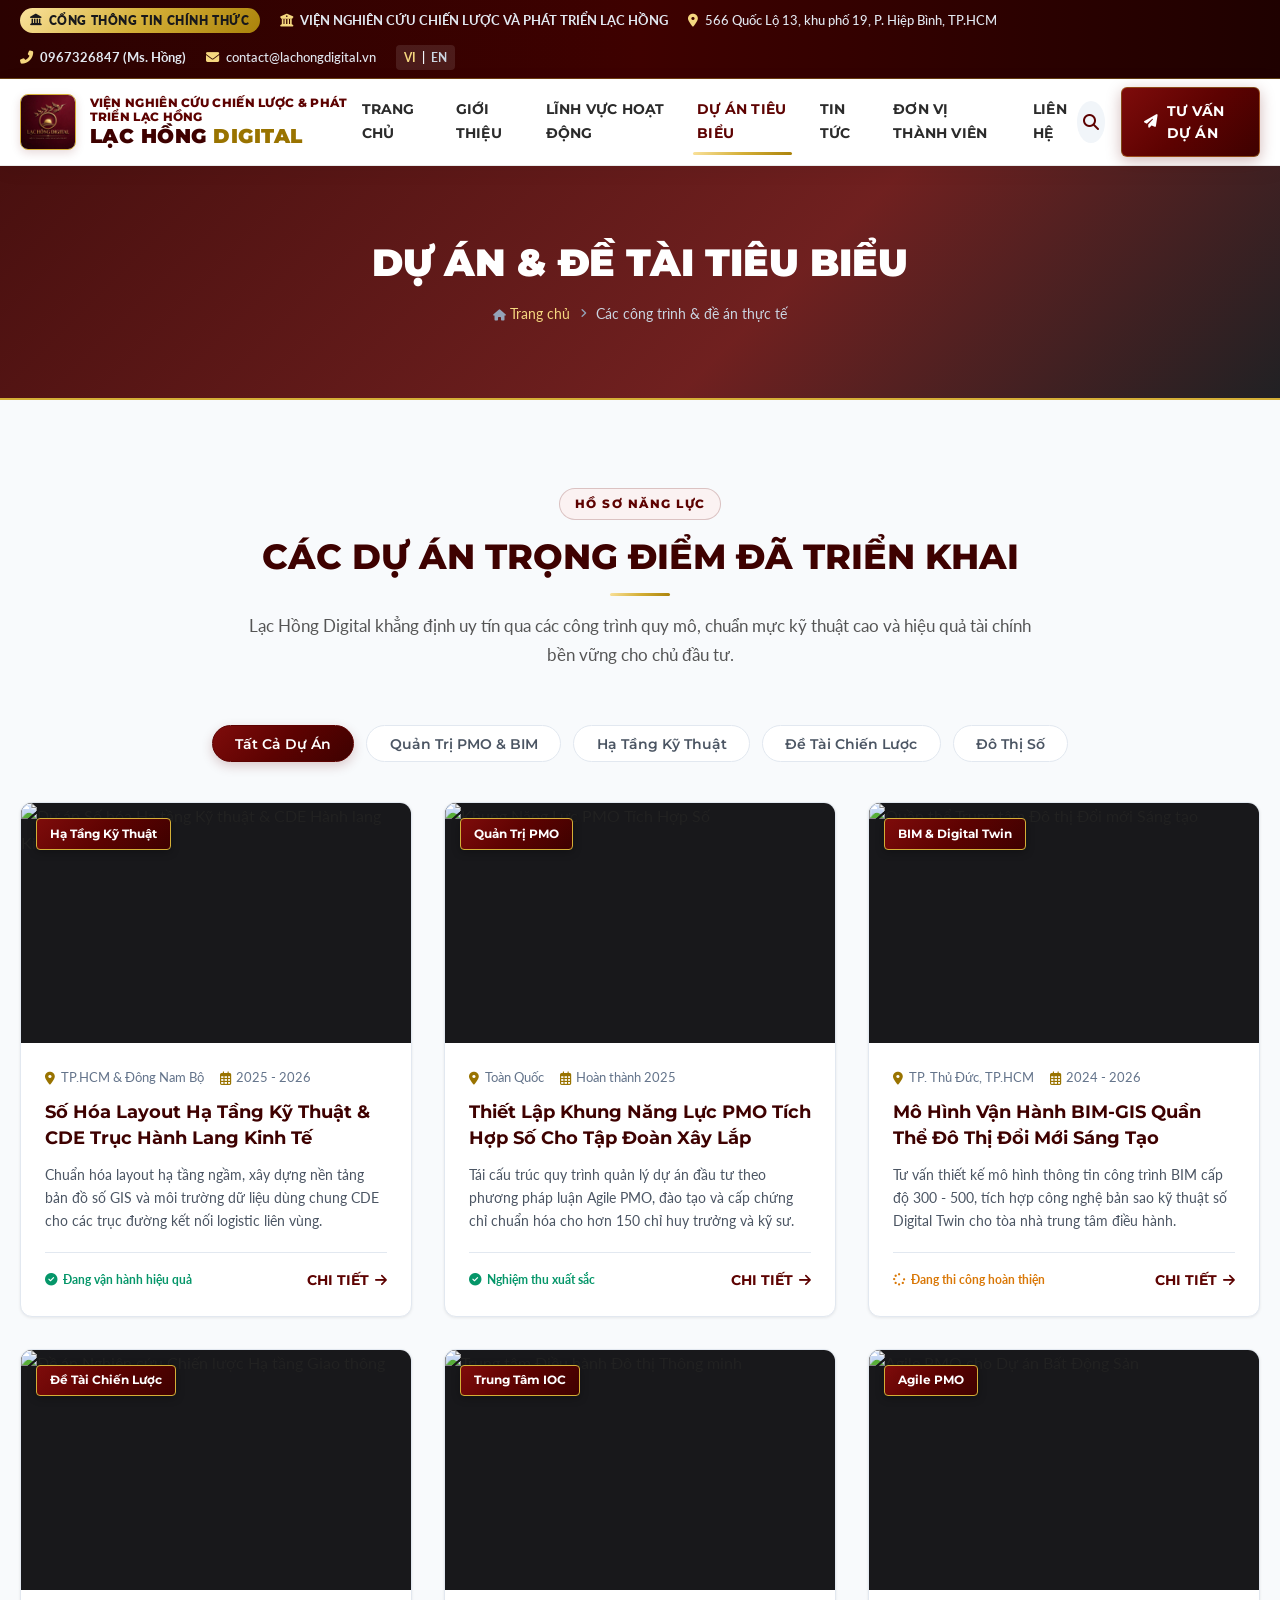
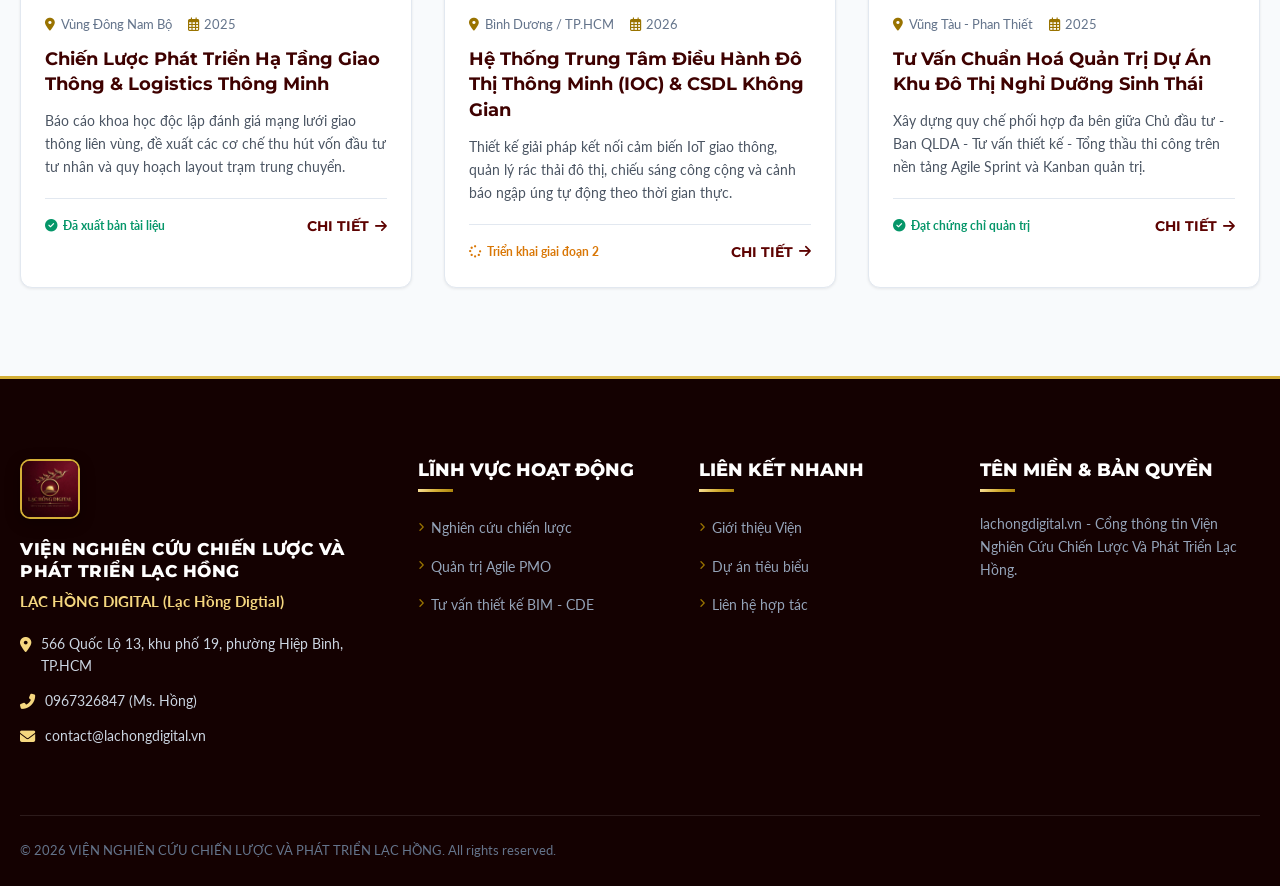
==== du-an.html @ 4c956fbe "Initial commit" ====
﻿<!DOCTYPE html>
<html lang="vi">
<head>
  <meta charset="UTF-8">
  <meta name="viewport" content="width=device-width, initial-scale=1.0">
  <title>Dự Án Tiêu Biểu | Lạc Hồng Digital - Viện Nghiên Cứu Lạc Hồng</title>
  <meta name="description" content="Danh mục các công trình hạ tầng kỹ thuật, mô hình BIM-CDE và dự án chuẩn hóa PMO do Viện Nghiên Cứu Lạc Hồng Digital thực hiện.">
    <!-- Favicon -->
  <link rel="icon" type="image/png" href="assets/images/favicon.png">
  <link rel="shortcut icon" type="image/jpeg" href="assets/images/Image_20261001_124518_618.jpeg">
  <link rel="apple-touch-icon" href="assets/images/Image_20261001_124518_618.jpeg">
  <link rel="stylesheet" href="https://cdnjs.cloudflare.com/ajax/libs/font-awesome/6.5.1/css/all.min.css">
  <link rel="stylesheet" href="css/style.css">
</head>
<body>

  <!-- Top Announcement Bar -->
  <div class="top-bar">
    <div class="container top-bar-inner">
      <div class="top-bar-left">
        <span class="top-bar-badge"><i class="fas fa-landmark"></i> Cổng thông tin chính thức</span>
        <span class="top-bar-item">
          <i class="fas fa-university"></i>
          <strong>VIỆN NGHIÊN CỨU CHIẾN LƯỢC VÀ PHÁT TRIỂN LẠC HỒNG</strong>
        </span>
        <span class="top-bar-item hidden-mobile">
          <i class="fas fa-map-marker-alt"></i>
          566 Quốc Lộ 13, khu phố 19, P. Hiệp Bình, TP.HCM
        </span>
      </div>
      <div class="top-bar-right">
        <a href="tel:0967326847" class="top-bar-item"><i class="fas fa-phone-alt"></i> <strong>0967326847 (Ms. Hồng)</strong></a>
        <a href="mailto:contact@lachongdigital.vn" class="top-bar-item hidden-mobile"><i class="fas fa-envelope"></i> contact@lachongdigital.vn</a>
        <div class="lang-switch"><a href="#" class="active">VI</a><span>|</span><a href="#">EN</a></div>
      </div>
    </div>
  </div>

  <!-- Header -->
  <header class="site-header">
    <div class="container header-inner">
      <a href="index.html" class="site-brand" title="Lạc Hồng Digital">
        <img src="assets/images/[Logo]LacHongDigital_4_ver7.2.jpeg" alt="Lạc Hồng Digital Logo">
        <div class="brand-text">
          <span class="brand-institute">VIỆN NGHIÊN CỨU CHIẾN LƯỢC &amp; PHÁT TRIỂN LẠC HỒNG</span>
          <span class="brand-company">LẠC HỒNG <span>DIGITAL</span></span>
        </div>
      </a>
      <nav>
        <ul class="nav-menu" id="navMenu">
          <li class="nav-item"><a href="index.html" class="nav-link">Trang chủ</a></li>
          <li class="nav-item"><a href="gioi-thieu.html" class="nav-link">Giới thiệu</a></li>
          <li class="nav-item"><a href="linh-vuc.html" class="nav-link">Lĩnh vực hoạt động</a></li>
          <li class="nav-item"><a href="du-an.html" class="nav-link active">Dự án tiêu biểu</a></li>
          <li class="nav-item"><a href="tin-tuc.html" class="nav-link">Tin tức</a></li>
          <li class="nav-item"><a href="index.html#don-vi-thanh-vien" class="nav-link">Đơn vị thành viên</a></li>
          <li class="nav-item"><a href="lien-he.html" class="nav-link">Liên hệ</a></li>
        </ul>
      </nav>
      <div class="header-actions">
        <button class="btn-search" id="searchBtn"><i class="fas fa-search"></i></button>
        <a href="lien-he.html" class="btn-primary-gradient desktop-only"><i class="fas fa-paper-plane"></i> Tư Vấn Dự Án</a>
        <button class="mobile-toggle" id="mobileToggle"><i class="fas fa-bars"></i></button>
      </div>
    </div>
  </header>

  <!-- Page Banner -->
  <div class="page-banner">
    <div class="container page-banner-content">
      <h1 class="page-banner-title">Dự Án &amp; Đề Tài Tiêu Biểu</h1>
      <div class="page-breadcrumb">
        <a href="index.html"><i class="fas fa-home"></i> Trang chủ</a>
        <i class="fas fa-angle-right"></i>
        <span>Các công trình &amp; đề án thực tế</span>
      </div>
    </div>
  </div>

  <!-- Projects Detailed Section -->
  <section class="section">
    <div class="container">
      <div class="section-header">
        <span class="section-badge">Hồ Sơ Năng Lực</span>
        <h2 class="section-title">Các Dự Án Trọng Điểm Đã Triển Khai</h2>
        <p class="section-desc">
          Lạc Hồng Digital khẳng định uy tín qua các công trình quy mô, chuẩn mực kỹ thuật cao và hiệu quả tài chính bền vững cho chủ đầu tư.
        </p>
      </div>

      <!-- Filter Bar -->
      <div class="projects-filter-bar">
        <button class="filter-btn active" data-filter="all">Tất Cả Dự Án</button>
        <button class="filter-btn" data-filter="pmo">Quản Trị PMO &amp; BIM</button>
        <button class="filter-btn" data-filter="infrastructure">Hạ Tầng Kỹ Thuật</button>
        <button class="filter-btn" data-filter="strategy">Đề Tài Chiến Lược</button>
        <button class="filter-btn" data-filter="smartcity">Đô Thị Số</button>
      </div>

      <!-- Projects Grid -->
      <div class="projects-grid">
        <!-- Project 1 -->
        <div class="project-card" data-category="infrastructure smartcity">
          <div class="project-thumb">
            <img src="https://images.unsplash.com/photo-1545324418-cc1a3fa10c00?q=80&w=800&auto=format&fit=crop" alt="Dự án Số hóa Hạ tầng Kỹ thuật & CDE Hành lang Kinh tế Phía Nam">
            <span class="project-badge">Hạ Tầng Kỹ Thuật</span>
          </div>
          <div class="project-body">
            <div class="project-meta">
              <span><i class="fas fa-map-marker-alt"></i> TP.HCM &amp; Đông Nam Bộ</span>
              <span><i class="far fa-calendar-alt"></i> 2025 - 2026</span>
            </div>
            <h3 class="project-title">Số Hóa Layout Hạ Tầng Kỹ Thuật &amp; CDE Trục Hành Lang Kinh Tế</h3>
            <p class="project-desc">
              Chuẩn hóa layout hạ tầng ngầm, xây dựng nền tảng bản đồ số GIS và môi trường dữ liệu dùng chung CDE cho các trục đường kết nối logistic liên vùng.
            </p>
            <div class="project-footer">
              <span class="project-status"><i class="fas fa-check-circle"></i> Đang vận hành hiệu quả</span>
              <a href="#" class="service-link btn-view-project" 
                 data-title="Số Hóa Layout Hạ Tầng Kỹ Thuật & CDE Trục Hành Lang Kinh Tế" 
                 data-client="Ban Quản lý Dự án Liên Vùng & Tập đoàn Xây dựng"
                 data-scope="Quy mô 120km hạ tầng kỹ thuật số, tích hợp GIS và CDE chuẩn ISO 19650"
                 data-desc="Dự án giải quyết triệt để xung đột giữa mạng lưới cấp thoát nước, điện ngầm và cáp quang ngầm, giúp tiết kiệm 18% chi phí điều chỉnh thiết kế.">
                Chi tiết <i class="fas fa-arrow-right"></i>
              </a>
            </div>
          </div>
        </div>

        <!-- Project 2 -->
        <div class="project-card" data-category="pmo">
          <div class="project-thumb">
            <img src="https://images.unsplash.com/photo-1486406146926-c627a92ad1ab?q=80&w=800&auto=format&fit=crop" alt="Khung Năng Lực PMO Tích Hợp Số">
            <span class="project-badge">Quản Trị PMO</span>
          </div>
          <div class="project-body">
            <div class="project-meta">
              <span><i class="fas fa-map-marker-alt"></i> Toàn Quốc</span>
              <span><i class="far fa-calendar-alt"></i> Hoàn thành 2025</span>
            </div>
            <h3 class="project-title">Thiết Lập Khung Năng Lực PMO Tích Hợp Số Cho Tập Đoàn Xây Lắp</h3>
            <p class="project-desc">
              Tái cấu trúc quy trình quản lý dự án đầu tư theo phương pháp luận Agile PMO, đào tạo và cấp chứng chỉ chuẩn hóa cho hơn 150 chỉ huy trưởng và kỹ sư.
            </p>
            <div class="project-footer">
              <span class="project-status"><i class="fas fa-check-circle"></i> Nghiệm thu xuất sắc</span>
              <a href="#" class="service-link btn-view-project"
                 data-title="Thiết Lập Khung Năng Lực PMO Tích Hợp Số Cho Tập Đoàn Xây Lắp"
                 data-client="Tập đoàn Đầu tư & Xây lắp Hàng Đầu Việt Nam"
                 data-scope="Chuẩn hóa 24 quy trình PMO, triển khai hệ thống quản trị thời gian thực"
                 data-desc="Rút ngắn thời gian phê duyệt hồ sơ khối lượng và hồ sơ chất lượng thi công từ 14 ngày xuống còn 3 ngày làm việc thông qua nền tảng số.">
                Chi tiết <i class="fas fa-arrow-right"></i>
              </a>
            </div>
          </div>
        </div>

        <!-- Project 3 -->
        <div class="project-card" data-category="pmo smartcity">
          <div class="project-thumb">
            <img src="https://images.unsplash.com/photo-1577495508048-b635879837f1?q=80&w=800&auto=format&fit=crop" alt="Quần thể Trung tâm Đô thị Đổi mới Sáng tạo">
            <span class="project-badge">BIM &amp; Digital Twin</span>
          </div>
          <div class="project-body">
            <div class="project-meta">
              <span><i class="fas fa-map-marker-alt"></i> TP. Thủ Đức, TP.HCM</span>
              <span><i class="far fa-calendar-alt"></i> 2024 - 2026</span>
            </div>
            <h3 class="project-title">Mô Hình Vận Hành BIM-GIS Quần Thể Đô Thị Đổi Mới Sáng Tạo</h3>
            <p class="project-desc">
              Tư vấn thiết kế mô hình thông tin công trình BIM cấp độ 300 - 500, tích hợp công nghệ bản sao kỹ thuật số Digital Twin cho tòa nhà trung tâm điều hành.
            </p>
            <div class="project-footer">
              <span class="project-status in-progress"><i class="fas fa-spinner fa-spin"></i> Đang thi công hoàn thiện</span>
              <a href="#" class="service-link btn-view-project"
                 data-title="Mô Hình Vận Hành BIM-GIS Quần Thể Đô Thị Đổi Mới Sáng Tạo"
                 data-client="Liên doanh Bất động sản Công nghệ Cao"
                 data-scope="Diện tích sàn 85.000m2, tích hợp hệ thống quản lý năng lượng thông minh BMS"
                 data-desc="Ứng dụng giải pháp tự động hóa trích xuất khối lượng dự toán BOQ chính xác 99.2%, giúp chủ đầu tư kiểm soát chặt chẽ chi phí thực tế.">
                Chi tiết <i class="fas fa-arrow-right"></i>
              </a>
            </div>
          </div>
        </div>

        <!-- Project 4 -->
        <div class="project-card" data-category="strategy">
          <div class="project-thumb">
            <img src="https://images.unsplash.com/photo-1451187580459-43490279c0fa?q=80&w=800&auto=format&fit=crop" alt="Đề án Nghiên cứu Chiến lược Hạ tầng Giao thông">
            <span class="project-badge">Đề Tài Chiến Lược</span>
          </div>
          <div class="project-body">
            <div class="project-meta">
              <span><i class="fas fa-map-marker-alt"></i> Vùng Đông Nam Bộ</span>
              <span><i class="far fa-calendar-alt"></i> 2025</span>
            </div>
            <h3 class="project-title">Chiến Lược Phát Triển Hạ Tầng Giao Thông &amp; Logistics Thông Minh</h3>
            <p class="project-desc">
              Báo cáo khoa học độc lập đánh giá mạng lưới giao thông liên vùng, đề xuất các cơ chế thu hút vốn đầu tư tư nhân và quy hoạch layout trạm trung chuyển.
            </p>
            <div class="project-footer">
              <span class="project-status"><i class="fas fa-check-circle"></i> Đã xuất bản tài liệu</span>
              <a href="#" class="service-link btn-view-project"
                 data-title="Chiến Lược Phát Triển Hạ Tầng Giao Thông & Logistics Thông Minh"
                 data-client="Hội Đồng Khoa Học Viện Nghiên Cứu Lạc Hồng"
                 data-scope="Khảo sát trên 6 tỉnh thành kinh tế trọng điểm phía Nam"
                 data-desc="Đề tài cung cấp cơ sở dữ liệu định lượng cho việc hoạch định mạng lưới cao tốc và cảng biển nước sâu đến năm 2035.">
                Chi tiết <i class="fas fa-arrow-right"></i>
              </a>
            </div>
          </div>
        </div>

        <!-- Project 5 -->
        <div class="project-card" data-category="smartcity infrastructure">
          <div class="project-thumb">
            <img src="https://images.unsplash.com/photo-1519389950473-47ba0277781c?q=80&w=800&auto=format&fit=crop" alt="Trung tâm Điều hành Đô thị Thông minh">
            <span class="project-badge">Trung Tâm IOC</span>
          </div>
          <div class="project-body">
            <div class="project-meta">
              <span><i class="fas fa-map-marker-alt"></i> Bình Dương / TP.HCM</span>
              <span><i class="far fa-calendar-alt"></i> 2026</span>
            </div>
            <h3 class="project-title">Hệ Thống Trung Tâm Điều Hành Đô Thị Thông Minh (IOC) &amp; CSDL Không Gian</h3>
            <p class="project-desc">
              Thiết kế giải pháp kết nối cảm biến IoT giao thông, quản lý rác thải đô thị, chiếu sáng công cộng và cảnh báo ngập úng tự động theo thời gian thực.
            </p>
            <div class="project-footer">
              <span class="project-status in-progress"><i class="fas fa-spinner fa-spin"></i> Triển khai giai đoạn 2</span>
              <a href="#" class="service-link btn-view-project"
                 data-title="Hệ Thống Trung Tâm Điều Hành Đô Thị Thông Minh (IOC) & CSDL Không Gian"
                 data-client="UBND Đô Thị Kiểu Mẫu & Đối Tác Công Nghệ"
                 data-scope="Tích hợp 1.200 điểm cảm biến IoT và hệ thống giám sát camera AI"
                 data-desc="Cung cấp bảng điều hành tổng thể trực quan giúp lãnh đạo thành phố phản ứng nhanh với sự cố môi trường và ùn tắc giao thông trong 5 phút.">
                Chi tiết <i class="fas fa-arrow-right"></i>
              </a>
            </div>
          </div>
        </div>

        <!-- Project 6 -->
        <div class="project-card" data-category="pmo strategy">
          <div class="project-thumb">
            <img src="https://images.unsplash.com/photo-1497366216548-37526070297c?q=80&w=800&auto=format&fit=crop" alt="Agile PMO cho Dự án Bất Động Sản">
            <span class="project-badge">Agile PMO</span>
          </div>
          <div class="project-body">
            <div class="project-meta">
              <span><i class="fas fa-map-marker-alt"></i> Vũng Tàu - Phan Thiết</span>
              <span><i class="far fa-calendar-alt"></i> 2025</span>
            </div>
            <h3 class="project-title">Tư Vấn Chuẩn Hoá Quản Trị Dự Án Khu Đô Thị Nghỉ Dưỡng Sinh Thái</h3>
            <p class="project-desc">
              Xây dựng quy chế phối hợp đa bên giữa Chủ đầu tư - Ban QLDA - Tư vấn thiết kế - Tổng thầu thi công trên nền tảng Agile Sprint và Kanban quản trị.
            </p>
            <div class="project-footer">
              <span class="project-status"><i class="fas fa-check-circle"></i> Đạt chứng chỉ quản trị</span>
              <a href="#" class="service-link btn-view-project"
                 data-title="Tư Vấn Chuẩn Hoá Quản Trị Dự Án Khu Đô Thị Nghỉ Dưỡng Sinh Thái"
                 data-client="Tập đoàn Phát triển Du lịch & Bất động sản Nghỉ dưỡng"
                 data-scope="Dự án quy mô 180ha, tổng mức đầu tư trên 8.000 tỷ đồng"
                 data-desc="Giảm thiểu các chỉ thị thay đổi ngoài công trường (Variation Orders) tới 35% nhờ mô hình số hóa phối hợp đa bộ môn từ trước khi khởi công.">
                Chi tiết <i class="fas fa-arrow-right"></i>
              </a>
            </div>
          </div>
        </div>
      </div>
    </div>
  </section>

  <!-- Project Detail Modal -->
  <div class="modal-overlay" id="projectDetailModal">
    <div class="modal-search-box" style="max-width: 750px;">
      <button class="modal-close" id="projectModalClose"><i class="fas fa-times"></i></button>
      <span class="hero-badge" style="background: var(--primary-subtle); color: var(--primary); border-color: var(--primary);">
        Hồ Sơ Dự Án Thực Chiến
      </span>
      <h3 id="projectModalTitle" style="font-size: 1.5rem; color: var(--primary-dark); margin-top: 0.75rem; margin-bottom: 1rem; line-height: 1.35;">
        Tên Dự Án
      </h3>
      <div style="background: #f8fafc; border-radius: 8px; padding: 1.25rem; margin-bottom: 1.25rem; border: 1px solid #e2e8f0;">
        <p style="margin-bottom: 0.5rem; font-size: 0.92rem;"><strong>Đối tác / Chủ đầu tư:</strong> <span id="projectModalClient" style="color: var(--primary);"></span></p>
        <p style="margin-bottom: 0.5rem; font-size: 0.92rem;"><strong>Quy mô triển khai:</strong> <span id="projectModalScope" style="color: #334155;"></span></p>
      </div>
      <p id="projectModalDesc" style="color: #4b5563; line-height: 1.7; font-size: 0.98rem; margin-bottom: 1.5rem;"></p>
      <div style="display: flex; gap: 1rem; justify-content: flex-end;">
        <a href="lien-he.html" class="btn-primary-gradient">
          <i class="fas fa-envelope"></i> Liên Hệ Hợp Tác Tương Tự
        </a>
      </div>
    </div>
  </div>

  <!-- Search Modal -->
  <div class="modal-overlay" id="searchModal">
    <div class="modal-search-box">
      <button class="modal-close" id="modalClose"><i class="fas fa-times"></i></button>
      <h3 style="font-size: 1.3rem; color: var(--primary); margin-bottom: 0.5rem; text-transform: uppercase;">
        <i class="fas fa-search"></i> Tìm kiếm trên Lạc Hồng Digital
      </h3>
      <div class="search-input-group">
        <input type="text" placeholder="Nhập tên dự án, chuyên đề..." autofocus>
        <button class="btn-primary-gradient">Tìm kiếm</button>
      </div>
    </div>
  </div>

  <!-- Footer -->
  <footer class="site-footer">
    <div class="container">
      <div class="footer-top">
        <div class="footer-brand">
          <img src="assets/images/[Logo]LacHongDigital_4_ver7.2.jpeg" alt="Lạc Hồng Digital Logo" class="footer-brand-img">
          <h4>VIỆN NGHIÊN CỨU CHIẾN LƯỢC VÀ PHÁT TRIỂN LẠC HỒNG</h4>
          <div class="company-sub">LẠC HỒNG DIGITAL (Lạc Hồng Digtial)</div>
          <ul class="footer-contact-list">
            <li><i class="fas fa-map-marker-alt"></i> <span>566 Quốc Lộ 13, khu phố 19, phường Hiệp Bình, TP.HCM</span></li>
            <li><i class="fas fa-phone-alt"></i> <span>0967326847 (Ms. Hồng)</span></li>
            <li><i class="fas fa-envelope"></i> <span>contact@lachongdigital.vn</span></li>
          </ul>
        </div>
        <div>
          <h4 class="footer-heading">Lĩnh Vực Hoạt Động</h4>
          <ul class="footer-links">
            <li><a href="linh-vuc.html"><i class="fas fa-angle-right"></i> Nghiên cứu chiến lược</a></li>
            <li><a href="linh-vuc.html"><i class="fas fa-angle-right"></i> Quản trị Agile PMO</a></li>
            <li><a href="linh-vuc.html"><i class="fas fa-angle-right"></i> Tư vấn thiết kế BIM - CDE</a></li>
          </ul>
        </div>
        <div>
          <h4 class="footer-heading">Liên Kết Nhanh</h4>
          <ul class="footer-links">
            <li><a href="gioi-thieu.html"><i class="fas fa-angle-right"></i> Giới thiệu Viện</a></li>
            <li><a href="du-an.html"><i class="fas fa-angle-right"></i> Dự án tiêu biểu</a></li>
            <li><a href="lien-he.html"><i class="fas fa-angle-right"></i> Liên hệ hợp tác</a></li>
          </ul>
        </div>
        <div class="footer-newsletter">
          <h4 class="footer-heading">Tên Miền &amp; Bản Quyền</h4>
          <p>lachongdigital.vn - Cổng thông tin Viện Nghiên Cứu Chiến Lược Và Phát Triển Lạc Hồng.</p>
        </div>
      </div>
      <div class="footer-bottom">
        <div>© 2026 VIỆN NGHIÊN CỨU CHIẾN LƯỢC VÀ PHÁT TRIỂN LẠC HỒNG. All rights reserved.</div>
      </div>
    </div>
  </footer>

  <script src="js/main.js"></script>
</body>
</html>
---- css/style.css ----
/* ==========================================================================
   LẠC HỒNG DIGITAL - VIỆN NGHIÊN CỨU CHIẾN LƯỢC VÀ PHÁT TRIỂN LẠC HỒNG
   Main Stylesheet
   Theme: Imperial Deep Red (#5d0201), Warm Gold (#d4af37), Sleek Dark (#18181b), Pearl White (#f8fafc)
   Inspiration: CC1 Corporate Structure + Kiến Lạc Color Palette & Visual Elegance
   ========================================================================== */

@import url('https://fonts.googleapis.com/css2?family=Lato:ital,wght@0,300;0,400;0,700;0,900;1,300;1,400;1,700&family=Montserrat:wght@400;500;600;700;800;900&family=Roboto:ital,wght@0,300;0,400;0,500;0,700;1,400&display=swap');

:root {
  --primary: #5d0201;
  --primary-light: #7e0c0b;
  --primary-dark: #3e0100;
  --primary-subtle: #fbf2f2;
  --gold: #d4af37;
  --gold-light: #f5d77f;
  --gold-dark: #997300;
  --dark: #18181b;
  --dark-surface: #27272a;
  --dark-elevated: #222226;
  --text-main: #212121;
  --text-muted: #555555;
  --text-light: #94a3b8;
  --bg-light: #f8fafc;
  --bg-white: #ffffff;
  --border-color: #e2e8f0;
  --transition: all 0.3s cubic-bezier(0.4, 0, 0.2, 1);
  --shadow-sm: 0 1px 3px rgba(0, 0, 0, 0.08);
  --shadow-md: 0 4px 16px rgba(93, 2, 1, 0.08);
  --shadow-lg: 0 10px 30px rgba(93, 2, 1, 0.15);
  --shadow-xl: 0 20px 45px rgba(0, 0, 0, 0.2);
  --gold-gradient: linear-gradient(135deg, #fae29c 0%, #d4af37 50%, #aa820a 100%);
  --red-gradient: linear-gradient(135deg, #7e0c0b 0%, #5d0201 50%, #3e0100 100%);
  --hero-gradient: linear-gradient(135deg, rgba(62, 1, 0, 0.94) 0%, rgba(93, 2, 1, 0.88) 60%, rgba(24, 24, 27, 0.96) 100%);
}

* {
  margin: 0;
  padding: 0;
  box-sizing: border-box;
}

html {
  scroll-behavior: smooth;
  font-family: 'Lato', 'Roboto', -apple-system, BlinkMacSystemFont, 'Segoe UI', sans-serif;
  color: var(--text-main);
  background-color: var(--bg-light);
}

body {
  line-height: 1.65;
  overflow-x: hidden;
  background-color: var(--bg-light);
}

h1, h2, h3, h4, h5, h6 {
  font-family: 'Montserrat', 'Lato', sans-serif;
  font-weight: 700;
  line-height: 1.3;
  color: var(--text-main);
}

a {
  color: inherit;
  text-decoration: none;
  transition: var(--transition);
}

ul {
  list-style: none;
}

img {
  max-width: 100%;
  height: auto;
  display: block;
}

/* Container */
.container {
  width: 100%;
  max-width: 1320px;
  margin-left: auto;
  margin-right: auto;
  padding-left: 1.25rem;
  padding-right: 1.25rem;
}

/* ==========================================================================
   TOP BAR (Phong cách KienLac & CC1)
   ========================================================================== */
.top-bar {
  background: linear-gradient(90deg, #2b0201 0%, #3e0100 50%, #1f0100 100%);
  color: #f1f5f9;
  font-size: 0.825rem;
  padding: 0.5rem 0;
  border-bottom: 1px solid rgba(212, 175, 55, 0.35);
}

.top-bar-inner {
  display: flex;
  justify-content: space-between;
  align-items: center;
  flex-wrap: wrap;
  gap: 0.75rem;
}

.top-bar-left, .top-bar-right {
  display: flex;
  align-items: center;
  gap: 1.25rem;
  flex-wrap: wrap;
}

.top-bar-badge {
  background: var(--gold-gradient);
  color: #18181b;
  font-weight: 800;
  padding: 0.2rem 0.65rem;
  border-radius: 9999px;
  font-size: 0.72rem;
  text-transform: uppercase;
  letter-spacing: 0.6px;
  display: inline-flex;
  align-items: center;
  gap: 0.35rem;
}

.top-bar-item {
  display: inline-flex;
  align-items: center;
  gap: 0.45rem;
  color: #e2e8f0;
  font-weight: 500;
}

.top-bar-item i {
  color: var(--gold-light);
}

.top-bar-item a:hover {
  color: var(--gold-light);
}

.lang-switch {
  display: inline-flex;
  align-items: center;
  gap: 0.35rem;
  background: rgba(255, 255, 255, 0.1);
  padding: 0.15rem 0.5rem;
  border-radius: 4px;
  font-size: 0.75rem;
  font-weight: 700;
}

.lang-switch a {
  color: #cbd5e1;
}

.lang-switch a.active {
  color: var(--gold-light);
}

/* ==========================================================================
   SITE HEADER & NAVIGATION
   ========================================================================== */
.site-header {
  position: sticky;
  top: 0;
  z-index: 1000;
  background: rgba(255, 255, 255, 0.98);
  backdrop-filter: blur(14px);
  -webkit-backdrop-filter: blur(14px);
  border-bottom: 1px solid rgba(0, 0, 0, 0.08);
  box-shadow: 0 4px 20px rgba(0, 0, 0, 0.05);
  transition: var(--transition);
}

.site-header.scrolled {
  box-shadow: 0 8px 25px rgba(93, 2, 1, 0.12);
  background: #ffffff;
}

.header-inner {
  display: flex;
  justify-content: space-between;
  align-items: center;
  height: 86px;
}

.site-brand {
  display: flex;
  align-items: center;
  gap: 0.85rem;
}

.site-brand img {
  height: 56px;
  width: 56px;
  object-fit: cover;
  border-radius: 8px;
  border: 1.5px solid var(--gold);
  box-shadow: 0 3px 10px rgba(93, 2, 1, 0.15);
  transition: var(--transition);
}

.site-brand:hover img {
  transform: scale(1.05);
  box-shadow: 0 5px 15px rgba(212, 175, 55, 0.3);
}

.brand-text {
  display: flex;
  flex-direction: column;
}

.brand-institute {
  font-family: 'Montserrat', sans-serif;
  font-size: 0.72rem;
  font-weight: 800;
  color: var(--primary);
  text-transform: uppercase;
  letter-spacing: 0.3px;
  line-height: 1.25;
}

.brand-company {
  font-family: 'Montserrat', sans-serif;
  font-size: 1.25rem;
  font-weight: 900;
  color: var(--primary-dark);
  letter-spacing: 0.5px;
  line-height: 1.2;
}

.brand-company span {
  color: var(--gold-dark);
}

.footer-brand-img {
  height: 72px;
  width: 72px;
  object-fit: cover;
  border-radius: 10px;
  border: 2px solid var(--gold);
  box-shadow: 0 4px 15px rgba(0, 0, 0, 0.3);
  margin-bottom: 1.25rem;
}

/* Main Navigation Menu */
.nav-menu {
  display: flex;
  align-items: center;
  gap: 1.5rem;
}

.nav-item {
  position: relative;
}

.nav-link {
  font-family: 'Montserrat', sans-serif;
  font-weight: 700;
  font-size: 0.9rem;
  color: #2b2b2b;
  padding: 1.75rem 0.25rem;
  display: inline-flex;
  align-items: center;
  gap: 0.35rem;
  position: relative;
  text-transform: uppercase;
  letter-spacing: 0.2px;
}

.nav-link i.fa-chevron-down {
  font-size: 0.65rem;
  transition: transform 0.2s ease;
  color: var(--gold-dark);
}

.nav-link:hover,
.nav-link.active {
  color: var(--primary);
}

.nav-link::after {
  content: '';
  position: absolute;
  bottom: 1.2rem;
  left: 0;
  width: 0;
  height: 3px;
  background: var(--gold-gradient);
  transition: width 0.3s ease;
  border-radius: 2px;
}

.nav-link:hover::after,
.nav-link.active::after {
  width: 100%;
}

.nav-item:hover > .nav-link i.fa-chevron-down {
  transform: rotate(180deg);
}

/* Dropdown Menu */
.dropdown-menu {
  position: absolute;
  top: 100%;
  left: 0;
  width: 260px;
  background: #ffffff;
  border-radius: 8px;
  box-shadow: 0 12px 35px rgba(93, 2, 1, 0.15);
  border-top: 3.5px solid var(--primary);
  border-bottom: 1px solid var(--border-color);
  opacity: 0;
  visibility: hidden;
  transform: translateY(12px);
  transition: all 0.25s cubic-bezier(0.4, 0, 0.2, 1);
  z-index: 1050;
  padding: 0.5rem 0;
}

.nav-item:hover > .dropdown-menu {
  opacity: 1;
  visibility: visible;
  transform: translateY(0);
}

.dropdown-item {
  display: block;
  padding: 0.65rem 1.25rem;
  font-size: 0.88rem;
  font-weight: 600;
  color: #333333;
  transition: var(--transition);
  border-left: 3px solid transparent;
}

.dropdown-item:hover {
  background: var(--primary-subtle);
  color: var(--primary);
  border-left: 3px solid var(--gold);
  padding-left: 1.5rem;
}

/* Header Actions */
.header-actions {
  display: flex;
  align-items: center;
  gap: 1rem;
}

.btn-search {
  background: #f1f5f9;
  border: none;
  width: 42px;
  height: 42px;
  border-radius: 50%;
  color: var(--primary);
  font-size: 1rem;
  cursor: pointer;
  display: inline-flex;
  align-items: center;
  justify-content: center;
  transition: var(--transition);
}

.btn-search:hover {
  background: var(--primary);
  color: #ffffff;
  transform: rotate(90deg);
}

.btn-primary-gradient {
  background: var(--red-gradient);
  color: #ffffff !important;
  font-family: 'Montserrat', sans-serif;
  font-weight: 700;
  font-size: 0.85rem;
  text-transform: uppercase;
  letter-spacing: 0.5px;
  padding: 0.75rem 1.4rem;
  border-radius: 6px;
  box-shadow: 0 4px 15px rgba(93, 2, 1, 0.28);
  display: inline-flex;
  align-items: center;
  gap: 0.5rem;
  transition: var(--transition);
  border: 1px solid rgba(212, 175, 55, 0.4);
}

.btn-primary-gradient:hover {
  background: linear-gradient(135deg, #8f100f 0%, #6e0302 50%, #4a0201 100%);
  transform: translateY(-2px);
  box-shadow: 0 8px 22px rgba(93, 2, 1, 0.38);
  border-color: var(--gold-light);
}

.btn-outline-gold {
  background: transparent;
  color: var(--gold-light) !important;
  border: 1.5px solid var(--gold);
  font-family: 'Montserrat', sans-serif;
  font-weight: 700;
  font-size: 0.85rem;
  text-transform: uppercase;
  letter-spacing: 0.5px;
  padding: 0.7rem 1.3rem;
  border-radius: 6px;
  display: inline-flex;
  align-items: center;
  gap: 0.5rem;
  transition: var(--transition);
}

.btn-outline-gold:hover {
  background: var(--gold);
  color: #18181b !important;
  transform: translateY(-2px);
  box-shadow: 0 4px 15px rgba(212, 175, 55, 0.4);
}

.mobile-toggle {
  display: none;
  background: transparent;
  border: none;
  font-size: 1.6rem;
  color: var(--primary);
  cursor: pointer;
  padding: 0.5rem;
}

/* ==========================================================================
   HERO BANNER & SLIDER
   ========================================================================== */
.hero-slider-section {
  position: relative;
  background-color: var(--primary-dark);
  overflow: hidden;
  min-height: 600px;
  display: flex;
  align-items: center;
}

.hero-slide {
  position: absolute;
  top: 0;
  left: 0;
  width: 100%;
  height: 100%;
  opacity: 0;
  visibility: hidden;
  transition: opacity 0.8s ease-in-out, visibility 0.8s ease-in-out;
  display: flex;
  align-items: center;
}

.hero-slide.active {
  opacity: 1;
  visibility: visible;
  position: relative;
}

.hero-bg {
  position: absolute;
  top: 0;
  left: 0;
  width: 100%;
  height: 100%;
  background-size: cover;
  background-position: center;
  z-index: 1;
  transform: scale(1.03);
  transition: transform 6s ease-out;
}

.hero-slide.active .hero-bg {
  transform: scale(1);
}

.hero-overlay {
  position: absolute;
  top: 0;
  left: 0;
  width: 100%;
  height: 100%;
  background: var(--hero-gradient);
  z-index: 2;
}

.hero-pattern {
  position: absolute;
  top: 0;
  left: 0;
  width: 100%;
  height: 100%;
  background-image: radial-gradient(rgba(212, 175, 55, 0.15) 1px, transparent 1px);
  background-size: 28px 28px;
  z-index: 3;
}

.hero-content {
  position: relative;
  z-index: 4;
  padding: 5rem 0 6rem 0;
  color: #ffffff;
  max-width: 860px;
}

.hero-badge {
  display: inline-flex;
  align-items: center;
  gap: 0.5rem;
  background: rgba(212, 175, 55, 0.2);
  border: 1px solid var(--gold);
  color: var(--gold-light);
  padding: 0.35rem 0.9rem;
  border-radius: 9999px;
  font-family: 'Montserrat', sans-serif;
  font-size: 0.8rem;
  font-weight: 700;
  letter-spacing: 0.8px;
  text-transform: uppercase;
  margin-bottom: 1.5rem;
}

.hero-title {
  font-size: 2.8rem;
  font-weight: 900;
  color: #ffffff;
  line-height: 1.2;
  margin-bottom: 1.25rem;
  text-transform: uppercase;
  letter-spacing: 0.5px;
}

.hero-title span {
  color: var(--gold-light);
  background: var(--gold-gradient);
  -webkit-background-clip: text;
  -webkit-text-fill-color: transparent;
}

.hero-subtitle {
  font-size: 1.35rem;
  font-weight: 600;
  color: #f1f5f9;
  margin-bottom: 1rem;
  font-style: italic;
  border-left: 3px solid var(--gold);
  padding-left: 1rem;
}

.hero-desc {
  font-size: 1.05rem;
  color: #e2e8f0;
  margin-bottom: 2rem;
  line-height: 1.7;
}

.hero-actions {
  display: flex;
  align-items: center;
  gap: 1rem;
  flex-wrap: wrap;
  margin-bottom: 2.5rem;
}

/* Hero Slider Controls */
.slider-arrow {
  position: absolute;
  top: 50%;
  transform: translateY(-50%);
  width: 50px;
  height: 50px;
  border-radius: 50%;
  background: rgba(0, 0, 0, 0.4);
  border: 1px solid rgba(212, 175, 55, 0.5);
  color: #ffffff;
  display: flex;
  align-items: center;
  justify-content: center;
  font-size: 1.2rem;
  cursor: pointer;
  z-index: 10;
  transition: var(--transition);
}

.slider-arrow:hover {
  background: var(--primary);
  border-color: var(--gold);
}

.slider-arrow.prev { left: 20px; }
.slider-arrow.next { right: 20px; }

.slider-dots {
  position: absolute;
  bottom: 20px;
  left: 50%;
  transform: translateX(-50%);
  display: flex;
  gap: 0.6rem;
  z-index: 10;
}

.slider-dot {
  width: 12px;
  height: 12px;
  border-radius: 50%;
  background: rgba(255, 255, 255, 0.4);
  border: 1px solid var(--gold);
  cursor: pointer;
  transition: var(--transition);
}

.slider-dot.active {
  background: var(--gold);
  width: 32px;
  border-radius: 12px;
}

/* Hero Bottom Key Metrics Strip (Phong cách KienLac) */
.hero-stats-strip {
  background: rgba(30, 2, 2, 0.9);
  border-top: 1px solid rgba(212, 175, 55, 0.3);
  border-bottom: 1px solid rgba(212, 175, 55, 0.3);
  position: relative;
  z-index: 5;
  box-shadow: 0 8px 24px rgba(0, 0, 0, 0.25);
}

.stats-grid {
  display: grid;
  grid-template-columns: repeat(4, 1fr);
  gap: 1.5rem;
  padding: 1.5rem 0;
}

.stat-card-top {
  display: flex;
  align-items: center;
  gap: 1rem;
  border-right: 1px solid rgba(255, 255, 255, 0.1);
  padding-right: 1rem;
}

.stat-card-top:last-child {
  border-right: none;
}

.stat-icon {
  width: 48px;
  height: 48px;
  border-radius: 8px;
  background: rgba(212, 175, 55, 0.15);
  border: 1px solid var(--gold);
  color: var(--gold-light);
  display: flex;
  align-items: center;
  justify-content: center;
  font-size: 1.4rem;
  flex-shrink: 0;
}

.stat-info .stat-number {
  font-family: 'Montserrat', sans-serif;
  font-size: 1.5rem;
  font-weight: 800;
  color: #ffffff;
  display: block;
}

.stat-info .stat-number span {
  color: var(--gold-light);
}

.stat-info .stat-label {
  font-size: 0.825rem;
  color: #cbd5e1;
  font-weight: 500;
}

/* ==========================================================================
   COMMON SECTION STYLES
   ========================================================================== */
.section {
  padding: 5.5rem 0;
  position: relative;
}

.section-muted {
  background-color: #f1f5f9;
}

.section-dark {
  background: linear-gradient(135deg, #18181b 0%, #250404 100%);
  color: #ffffff;
}

.section-header {
  text-align: center;
  max-width: 800px;
  margin: 0 auto 3.5rem auto;
}

.section-badge {
  display: inline-block;
  font-family: 'Montserrat', sans-serif;
  font-weight: 800;
  font-size: 0.78rem;
  color: var(--primary);
  text-transform: uppercase;
  letter-spacing: 1.5px;
  padding: 0.3rem 0.9rem;
  background: var(--primary-subtle);
  border: 1px solid rgba(93, 2, 1, 0.2);
  border-radius: 9999px;
  margin-bottom: 0.85rem;
}

.section-dark .section-badge {
  background: rgba(212, 175, 55, 0.15);
  color: var(--gold-light);
  border-color: rgba(212, 175, 55, 0.4);
}

.section-title {
  font-size: 2.2rem;
  font-weight: 800;
  text-transform: uppercase;
  margin-bottom: 1rem;
  color: var(--primary-dark);
  position: relative;
}

.section-dark .section-title {
  color: #ffffff;
}

.section-title::after {
  content: '';
  display: block;
  width: 60px;
  height: 3.5px;
  background: var(--gold-gradient);
  margin: 0.8rem auto 0 auto;
  border-radius: 2px;
}

.section-desc {
  font-size: 1.05rem;
  color: var(--text-muted);
  line-height: 1.7;
}

.section-dark .section-desc {
  color: #cbd5e1;
}

/* ==========================================================================
   ABOUT / WELCOME SECTION (Cấu trúc CC1: Tận tâm vì giá trị bền vững)
   ========================================================================== */
.about-welcome {
  display: grid;
  grid-template-columns: 1fr 1fr;
  gap: 3.5rem;
  align-items: center;
}

.about-image-wrapper {
  position: relative;
}

.about-main-img {
  width: 100%;
  border-radius: 12px;
  box-shadow: var(--shadow-lg);
  border: 1px solid rgba(0, 0, 0, 0.08);
}

.about-experience-card {
  position: absolute;
  bottom: -25px;
  right: -20px;
  background: var(--red-gradient);
  color: #ffffff;
  padding: 1.5rem 1.8rem;
  border-radius: 12px;
  border: 2px solid var(--gold);
  box-shadow: 0 12px 30px rgba(93, 2, 1, 0.35);
  max-width: 240px;
}

.about-experience-card .exp-num {
  font-family: 'Montserrat', sans-serif;
  font-size: 2.4rem;
  font-weight: 900;
  color: var(--gold-light);
  line-height: 1;
}

.about-experience-card .exp-text {
  font-size: 0.88rem;
  font-weight: 600;
  margin-top: 0.35rem;
  line-height: 1.3;
}

.about-content-right h3 {
  font-size: 1.75rem;
  color: var(--primary);
  margin-bottom: 1rem;
  line-height: 1.35;
}

.about-content-right p {
  color: #4b5563;
  margin-bottom: 1.25rem;
  font-size: 1.02rem;
  line-height: 1.75;
}

/* 3 Pillars of Excellence (Uy Tín - Chất Lượng - Hiệu Quả) */
.pillars-grid {
  display: grid;
  grid-template-columns: repeat(3, 1fr);
  gap: 1.25rem;
  margin-top: 2rem;
  margin-bottom: 2rem;
}

.pillar-item {
  background: #ffffff;
  border: 1px solid var(--border-color);
  border-top: 3.5px solid var(--primary);
  border-radius: 8px;
  padding: 1.25rem;
  box-shadow: var(--shadow-sm);
  transition: var(--transition);
}

.pillar-item:hover {
  transform: translateY(-5px);
  border-top-color: var(--gold);
  box-shadow: var(--shadow-md);
}

.pillar-item .icon {
  font-size: 1.6rem;
  color: var(--gold-dark);
  margin-bottom: 0.6rem;
}

.pillar-item h4 {
  font-size: 1.05rem;
  color: var(--primary-dark);
  margin-bottom: 0.4rem;
  text-transform: uppercase;
}

.pillar-item p {
  font-size: 0.85rem;
  color: #64748b;
  line-height: 1.5;
  margin-bottom: 0;
}

/* ==========================================================================
   CORE BUSINESS / LĨNH VỰC HOẠT ĐỘNG (CC1 6 Lĩnh Vực)
   ========================================================================== */
.services-grid {
  display: grid;
  grid-template-columns: repeat(3, 1fr);
  gap: 2rem;
}

.service-card {
  background: #ffffff;
  border-radius: 12px;
  border: 1px solid var(--border-color);
  padding: 2.2rem 1.8rem;
  transition: var(--transition);
  position: relative;
  overflow: hidden;
  box-shadow: var(--shadow-sm);
  display: flex;
  flex-direction: column;
}

.service-card::before {
  content: '';
  position: absolute;
  top: 0;
  left: 0;
  width: 100%;
  height: 4px;
  background: var(--gold-gradient);
  opacity: 0.8;
  transition: height 0.3s ease;
}

.service-card:hover {
  transform: translateY(-8px);
  box-shadow: var(--shadow-lg);
  border-color: rgba(212, 175, 55, 0.3);
}

.service-card:hover::before {
  height: 6px;
}

.service-icon-box {
  width: 64px;
  height: 64px;
  border-radius: 12px;
  background: var(--primary-subtle);
  border: 1px solid rgba(93, 2, 1, 0.15);
  color: var(--primary);
  display: flex;
  align-items: center;
  justify-content: center;
  font-size: 1.8rem;
  margin-bottom: 1.5rem;
  transition: var(--transition);
}

.service-card:hover .service-icon-box {
  background: var(--red-gradient);
  color: var(--gold-light);
  transform: scale(1.05);
}

.service-card h3 {
  font-size: 1.25rem;
  color: var(--primary-dark);
  margin-bottom: 0.85rem;
  transition: var(--transition);
}

.service-card:hover h3 {
  color: var(--primary);
}

.service-card p {
  color: #64748b;
  font-size: 0.95rem;
  line-height: 1.65;
  margin-bottom: 1.5rem;
  flex-grow: 1;
}

.service-card .service-features {
  list-style: none;
  margin-bottom: 1.5rem;
  padding-top: 1rem;
  border-top: 1px solid #f1f5f9;
}

.service-card .service-features li {
  font-size: 0.85rem;
  color: #475569;
  display: flex;
  align-items: center;
  gap: 0.5rem;
  margin-bottom: 0.4rem;
}

.service-card .service-features li i {
  color: var(--gold-dark);
  font-size: 0.75rem;
}

.service-link {
  font-family: 'Montserrat', sans-serif;
  font-weight: 700;
  font-size: 0.85rem;
  color: var(--primary);
  text-transform: uppercase;
  display: inline-flex;
  align-items: center;
  gap: 0.4rem;
}

.service-link:hover {
  color: var(--gold-dark);
  gap: 0.7rem;
}

/* ==========================================================================
   FEATURED PROJECTS / DỰ ÁN & ĐỀ TÀI TIÊU BIỂU (CC1 Projects Section)
   ========================================================================== */
.projects-filter-bar {
  display: flex;
  justify-content: center;
  align-items: center;
  gap: 0.75rem;
  flex-wrap: wrap;
  margin-bottom: 2.5rem;
}

.filter-btn {
  background: #ffffff;
  border: 1px solid var(--border-color);
  padding: 0.6rem 1.4rem;
  border-radius: 9999px;
  font-family: 'Montserrat', sans-serif;
  font-weight: 600;
  font-size: 0.85rem;
  color: #4b5563;
  cursor: pointer;
  transition: var(--transition);
}

.filter-btn:hover,
.filter-btn.active {
  background: var(--red-gradient);
  color: #ffffff;
  border-color: var(--primary);
  box-shadow: 0 4px 12px rgba(93, 2, 1, 0.2);
}

.projects-grid {
  display: grid;
  grid-template-columns: repeat(3, 1fr);
  gap: 2rem;
}

.project-card {
  background: #ffffff;
  border-radius: 12px;
  overflow: hidden;
  box-shadow: var(--shadow-sm);
  border: 1px solid var(--border-color);
  transition: var(--transition);
}

.project-card:hover {
  transform: translateY(-8px);
  box-shadow: var(--shadow-lg);
}

.project-thumb {
  position: relative;
  height: 240px;
  overflow: hidden;
  background: #18181b;
}

.project-thumb img {
  width: 100%;
  height: 100%;
  object-fit: cover;
  transition: transform 0.5s ease;
}

.project-card:hover .project-thumb img {
  transform: scale(1.08);
}

.project-badge {
  position: absolute;
  top: 15px;
  left: 15px;
  background: var(--red-gradient);
  color: #ffffff;
  font-family: 'Montserrat', sans-serif;
  font-weight: 700;
  font-size: 0.75rem;
  padding: 0.3rem 0.8rem;
  border-radius: 4px;
  border: 1px solid var(--gold);
  z-index: 2;
  box-shadow: 0 2px 8px rgba(0, 0, 0, 0.3);
}

.project-body {
  padding: 1.5rem;
}

.project-meta {
  display: flex;
  align-items: center;
  gap: 1rem;
  font-size: 0.82rem;
  color: #64748b;
  margin-bottom: 0.65rem;
}

.project-meta span {
  display: inline-flex;
  align-items: center;
  gap: 0.35rem;
}

.project-meta i {
  color: var(--gold-dark);
}

.project-title {
  font-size: 1.15rem;
  font-weight: 700;
  color: var(--primary-dark);
  line-height: 1.4;
  margin-bottom: 0.75rem;
  transition: var(--transition);
}

.project-card:hover .project-title {
  color: var(--primary);
}

.project-desc {
  font-size: 0.9rem;
  color: #4b5563;
  line-height: 1.6;
  margin-bottom: 1.25rem;
}

.project-footer {
  padding-top: 1rem;
  border-top: 1px solid var(--border-color);
  display: flex;
  justify-content: space-between;
  align-items: center;
}

.project-status {
  font-size: 0.78rem;
  font-weight: 700;
  color: #059669;
  display: inline-flex;
  align-items: center;
  gap: 0.35rem;
}

.project-status.in-progress {
  color: #d97706;
}

/* ==========================================================================
   ACHIEVEMENT COUNTERS (CC1 Counter: Công trình, Chi nhánh, Công ty con)
   ========================================================================== */
.counter-section {
  background: var(--red-gradient);
  color: #ffffff;
  padding: 4.5rem 0;
  position: relative;
  border-top: 2px solid var(--gold);
  border-bottom: 2px solid var(--gold);
}

.counter-grid {
  display: grid;
  grid-template-columns: repeat(4, 1fr);
  gap: 2rem;
  text-align: center;
}

.counter-card {
  padding: 1.5rem;
  border-right: 1px solid rgba(255, 255, 255, 0.15);
}

.counter-card:last-child {
  border-right: none;
}

.counter-icon {
  font-size: 2.2rem;
  color: var(--gold-light);
  margin-bottom: 0.75rem;
}

.counter-number {
  font-family: 'Montserrat', sans-serif;
  font-size: 3.2rem;
  font-weight: 900;
  line-height: 1;
  color: #ffffff;
  margin-bottom: 0.5rem;
}

.counter-number span {
  color: var(--gold-light);
}

.counter-label {
  font-family: 'Montserrat', sans-serif;
  font-size: 0.95rem;
  font-weight: 700;
  text-transform: uppercase;
  letter-spacing: 0.8px;
  color: #f1f5f9;
}

/* ==========================================================================
   MEMBER UNITS & CENTERS (Cơ cấu Đơn vị thành viên theo CC1)
   ========================================================================== */
.member-units-grid {
  display: grid;
  grid-template-columns: repeat(3, 1fr);
  gap: 2rem;
}

.unit-card {
  background: #ffffff;
  border-radius: 12px;
  border: 1px solid var(--border-color);
  padding: 2rem;
  box-shadow: var(--shadow-sm);
  transition: var(--transition);
  display: flex;
  flex-direction: column;
}

.unit-card:hover {
  transform: translateY(-6px);
  box-shadow: var(--shadow-lg);
  border-color: var(--gold);
}

.unit-badge {
  display: inline-block;
  align-self: flex-start;
  font-size: 0.75rem;
  font-weight: 700;
  text-transform: uppercase;
  background: var(--primary-subtle);
  color: var(--primary);
  border: 1px solid rgba(93, 2, 1, 0.2);
  padding: 0.25rem 0.65rem;
  border-radius: 4px;
  margin-bottom: 1rem;
}

.unit-title {
  font-size: 1.2rem;
  font-weight: 800;
  color: var(--primary-dark);
  margin-bottom: 0.75rem;
}

.unit-desc {
  font-size: 0.92rem;
  color: #64748b;
  line-height: 1.65;
  margin-bottom: 1.25rem;
  flex-grow: 1;
}

.unit-features {
  list-style: none;
  font-size: 0.85rem;
  color: #334155;
  margin-bottom: 1.25rem;
  border-top: 1px solid #f1f5f9;
  padding-top: 0.85rem;
}

.unit-features li {
  margin-bottom: 0.4rem;
  display: flex;
  align-items: center;
  gap: 0.5rem;
}

.unit-features li i {
  color: var(--gold-dark);
  font-size: 0.75rem;
}

/* ==========================================================================
   NEWS & EVENTS (CC1 Tin tức - Sự kiện)
   ========================================================================== */
.news-grid {
  display: grid;
  grid-template-columns: repeat(3, 1fr);
  gap: 2rem;
}

.news-card {
  background: #ffffff;
  border-radius: 12px;
  overflow: hidden;
  box-shadow: var(--shadow-sm);
  border: 1px solid var(--border-color);
  transition: var(--transition);
}

.news-card:hover {
  transform: translateY(-8px);
  box-shadow: var(--shadow-lg);
}

.news-thumb {
  position: relative;
  height: 220px;
  overflow: hidden;
  background: #000;
}

.news-thumb img {
  width: 100%;
  height: 100%;
  object-fit: cover;
  transition: transform 0.5s ease;
}

.news-card:hover .news-thumb img {
  transform: scale(1.08);
}

.news-category {
  position: absolute;
  bottom: 12px;
  left: 12px;
  background: var(--gold-gradient);
  color: #18181b;
  font-family: 'Montserrat', sans-serif;
  font-weight: 800;
  font-size: 0.72rem;
  padding: 0.25rem 0.65rem;
  border-radius: 4px;
  text-transform: uppercase;
}

.news-body {
  padding: 1.5rem;
}

.news-date {
  font-size: 0.82rem;
  color: #94a3b8;
  display: flex;
  align-items: center;
  gap: 0.4rem;
  margin-bottom: 0.6rem;
}

.news-title {
  font-size: 1.12rem;
  font-weight: 700;
  color: var(--primary-dark);
  line-height: 1.45;
  margin-bottom: 0.75rem;
  transition: var(--transition);
}

.news-card:hover .news-title {
  color: var(--primary);
}

.news-excerpt {
  font-size: 0.9rem;
  color: #4b5563;
  line-height: 1.6;
  margin-bottom: 1.25rem;
}

/* ==========================================================================
   PARTNERS & COOPERATION
   ========================================================================== */
.partners-grid {
  display: grid;
  grid-template-columns: repeat(6, 1fr);
  gap: 1.5rem;
  align-items: center;
}

.partner-logo-item {
  background: #ffffff;
  border: 1px solid var(--border-color);
  border-radius: 8px;
  padding: 1.25rem;
  display: flex;
  align-items: center;
  justify-content: center;
  min-height: 90px;
  box-shadow: var(--shadow-sm);
  transition: var(--transition);
  text-align: center;
}

.partner-logo-item:hover {
  transform: translateY(-4px);
  box-shadow: var(--shadow-md);
  border-color: var(--gold);
}

.partner-logo-item span {
  font-family: 'Montserrat', sans-serif;
  font-weight: 700;
  font-size: 0.85rem;
  color: var(--primary-dark);
}

/* ==========================================================================
   CONSULTATION / CTA SECTION (KienLac & CC1 Connect Box)
   ========================================================================== */
.cta-banner {
  background: linear-gradient(135deg, #3e0100 0%, #5d0201 50%, #1f0303 100%);
  border-radius: 16px;
  padding: 4rem 3.5rem;
  color: #ffffff;
  border: 1.5px solid var(--gold);
  box-shadow: var(--shadow-xl);
  display: grid;
  grid-template-columns: 1.2fr 0.8fr;
  gap: 3rem;
  align-items: center;
}

.cta-banner h2 {
  color: #ffffff;
  font-size: 2.2rem;
  margin-bottom: 1rem;
}

.cta-banner p {
  color: #e2e8f0;
  font-size: 1.05rem;
  line-height: 1.7;
  margin-bottom: 1.5rem;
}

.cta-quick-contacts {
  display: flex;
  gap: 1.5rem;
  flex-wrap: wrap;
}

.cta-contact-pill {
  display: inline-flex;
  align-items: center;
  gap: 0.6rem;
  background: rgba(255, 255, 255, 0.1);
  padding: 0.5rem 1rem;
  border-radius: 8px;
  border: 1px solid rgba(212, 175, 55, 0.3);
  font-size: 0.9rem;
}

.cta-contact-pill i {
  color: var(--gold-light);
}

.cta-form-box {
  background: rgba(255, 255, 255, 0.05);
  padding: 2rem;
  border-radius: 12px;
  border: 1px solid rgba(255, 255, 255, 0.15);
  backdrop-filter: blur(10px);
}

.form-group {
  margin-bottom: 1rem;
}

.form-input {
  width: 100%;
  padding: 0.75rem 1rem;
  border-radius: 6px;
  border: 1px solid rgba(255, 255, 255, 0.2);
  background: rgba(0, 0, 0, 0.25);
  color: #ffffff;
  font-size: 0.9rem;
  outline: none;
  transition: var(--transition);
}

.form-input:focus {
  border-color: var(--gold);
  background: rgba(0, 0, 0, 0.4);
}

.form-input::placeholder {
  color: #94a3b8;
}

/* ==========================================================================
   FOOTER (Chân trang cao cấp theo phong cách KienLac x CC1)
   ========================================================================== */
.site-footer {
  background: #140101;
  color: #cbd5e1;
  padding-top: 5rem;
  border-top: 3px solid var(--gold);
  position: relative;
}

.footer-top {
  display: grid;
  grid-template-columns: 1.5fr 1fr 1fr 1.2fr;
  gap: 3rem;
  padding-bottom: 3.5rem;
  border-bottom: 1px solid rgba(255, 255, 255, 0.1);
}

.footer-brand img {
  height: 60px;
  width: auto;
  margin-bottom: 1.25rem;
}

.footer-brand h4 {
  font-size: 1.05rem;
  color: #ffffff;
  margin-bottom: 0.35rem;
  font-weight: 800;
  letter-spacing: 0.5px;
}

.footer-brand .company-sub {
  color: var(--gold-light);
  font-weight: 700;
  font-size: 0.92rem;
  margin-bottom: 1.25rem;
}

.footer-contact-list {
  list-style: none;
}

.footer-contact-list li {
  margin-bottom: 0.75rem;
  font-size: 0.88rem;
  display: flex;
  align-items: flex-start;
  gap: 0.65rem;
  line-height: 1.6;
}

.footer-contact-list li i {
  color: var(--gold-light);
  margin-top: 0.25rem;
  font-size: 0.95rem;
}

.footer-heading {
  font-family: 'Montserrat', sans-serif;
  font-size: 1.1rem;
  font-weight: 800;
  color: #ffffff;
  text-transform: uppercase;
  margin-bottom: 1.25rem;
  position: relative;
  padding-bottom: 0.6rem;
}

.footer-heading::after {
  content: '';
  position: absolute;
  bottom: 0;
  left: 0;
  width: 35px;
  height: 2.5px;
  background: var(--gold-gradient);
}

.footer-links {
  list-style: none;
}

.footer-links li {
  margin-bottom: 0.65rem;
}

.footer-links a {
  color: #94a3b8;
  font-size: 0.88rem;
  display: inline-flex;
  align-items: center;
  gap: 0.4rem;
  transition: var(--transition);
}

.footer-links a i {
  font-size: 0.65rem;
  color: var(--gold-dark);
}

.footer-links a:hover {
  color: var(--gold-light);
  padding-left: 0.35rem;
}

.footer-newsletter p {
  font-size: 0.88rem;
  color: #94a3b8;
  margin-bottom: 1rem;
}

.newsletter-box {
  display: flex;
  margin-bottom: 1.25rem;
}

.newsletter-input {
  flex-grow: 1;
  padding: 0.65rem 0.85rem;
  border: 1px solid rgba(255, 255, 255, 0.2);
  border-radius: 6px 0 0 6px;
  background: rgba(255, 255, 255, 0.08);
  color: #ffffff;
  font-size: 0.85rem;
  outline: none;
}

.newsletter-btn {
  background: var(--gold-gradient);
  color: #18181b;
  border: none;
  padding: 0 1.2rem;
  font-weight: 700;
  border-radius: 0 6px 6px 0;
  cursor: pointer;
  transition: var(--transition);
}

.newsletter-btn:hover {
  background: #ffffff;
}

.footer-socials {
  display: flex;
  gap: 0.75rem;
}

.social-icon {
  width: 38px;
  height: 38px;
  border-radius: 50%;
  background: rgba(255, 255, 255, 0.08);
  border: 1px solid rgba(212, 175, 55, 0.3);
  display: flex;
  align-items: center;
  justify-content: center;
  color: #ffffff;
  transition: var(--transition);
}

.social-icon:hover {
  background: var(--gold);
  color: #18181b;
  transform: translateY(-3px);
}

.footer-bottom {
  padding: 1.5rem 0;
  font-size: 0.82rem;
  color: #64748b;
  display: flex;
  justify-content: space-between;
  align-items: center;
  flex-wrap: wrap;
  gap: 1rem;
}

.footer-bottom a {
  color: var(--gold-light);
}

.footer-bottom a:hover {
  text-decoration: underline;
}

/* ==========================================================================
   PAGE BANNER (For Subpages: Giới thiệu, Lĩnh vực, Dự án, Tin tức, Liên hệ)
   ========================================================================== */
.page-banner {
  background: var(--hero-gradient);
  position: relative;
  padding: 4.5rem 0;
  color: #ffffff;
  border-bottom: 2px solid var(--gold);
}

.page-banner-content {
  position: relative;
  z-index: 2;
  text-align: center;
}

.page-banner-title {
  font-size: 2.4rem;
  font-weight: 900;
  color: #ffffff;
  text-transform: uppercase;
  margin-bottom: 0.75rem;
}

.page-breadcrumb {
  display: inline-flex;
  align-items: center;
  gap: 0.6rem;
  font-size: 0.88rem;
  color: #cbd5e1;
}

.page-breadcrumb a {
  color: var(--gold-light);
}

.page-breadcrumb i {
  font-size: 0.7rem;
  color: #94a3b8;
}

/* ==========================================================================
   MODAL & BACK TO TOP BUTTON
   ========================================================================== */
.back-to-top {
  position: fixed;
  bottom: 25px;
  right: 25px;
  width: 46px;
  height: 46px;
  border-radius: 50%;
  background: var(--red-gradient);
  border: 1.5px solid var(--gold);
  color: #ffffff;
  display: flex;
  align-items: center;
  justify-content: center;
  font-size: 1.1rem;
  cursor: pointer;
  z-index: 999;
  opacity: 0;
  visibility: hidden;
  transition: var(--transition);
  box-shadow: 0 4px 15px rgba(0, 0, 0, 0.3);
}

.back-to-top.show {
  opacity: 1;
  visibility: visible;
}

.back-to-top:hover {
  background: var(--gold);
  color: #18181b;
  transform: translateY(-4px);
}

/* Search Modal */
.modal-overlay {
  position: fixed;
  top: 0;
  left: 0;
  width: 100%;
  height: 100%;
  background: rgba(15, 2, 2, 0.85);
  backdrop-filter: blur(8px);
  z-index: 2000;
  display: flex;
  align-items: center;
  justify-content: center;
  opacity: 0;
  visibility: hidden;
  transition: var(--transition);
}

.modal-overlay.active {
  opacity: 1;
  visibility: visible;
}

.modal-search-box {
  background: #ffffff;
  border-radius: 12px;
  width: 90%;
  max-width: 650px;
  padding: 2rem;
  position: relative;
  box-shadow: 0 20px 50px rgba(0, 0, 0, 0.4);
  border: 2px solid var(--gold);
}

.modal-close {
  position: absolute;
  top: 15px;
  right: 18px;
  background: none;
  border: none;
  font-size: 1.4rem;
  color: #64748b;
  cursor: pointer;
}

.modal-close:hover {
  color: var(--primary);
}

.search-input-group {
  display: flex;
  gap: 0.75rem;
  margin-top: 1rem;
}

.search-input-group input {
  flex-grow: 1;
  padding: 0.85rem 1rem;
  border: 1.5px solid var(--border-color);
  border-radius: 8px;
  font-size: 1rem;
  outline: none;
}

.search-input-group input:focus {
  border-color: var(--primary);
}

/* ==========================================================================
   RESPONSIVE DESIGN (Media Queries)
   ========================================================================== */
@media (max-width: 1200px) {
  .nav-menu {
    gap: 1rem;
  }
  .nav-link {
    font-size: 0.825rem;
  }
  .services-grid,
  .projects-grid,
  .news-grid,
  .member-units-grid {
    grid-template-columns: repeat(2, 1fr);
  }
  .partners-grid {
    grid-template-columns: repeat(3, 1fr);
  }
  .footer-top {
    grid-template-columns: repeat(2, 1fr);
  }
}

@media (max-width: 992px) {
  .header-inner {
    height: 75px;
  }
  .site-brand img {
    height: 48px;
  }
  .mobile-toggle {
    display: block;
  }
  .nav-menu {
    position: fixed;
    top: 75px;
    left: 0;
    width: 100%;
    background: #ffffff;
    flex-direction: column;
    padding: 1.5rem 1.25rem;
    gap: 0;
    box-shadow: 0 15px 30px rgba(0, 0, 0, 0.15);
    border-bottom: 3px solid var(--primary);
    max-height: calc(100vh - 75px);
    overflow-y: auto;
    display: none;
  }
  .nav-menu.open {
    display: flex;
  }
  .nav-item {
    width: 100%;
    border-bottom: 1px solid #f1f5f9;
  }
  .nav-link {
    padding: 0.85rem 0;
    width: 100%;
    justify-content: space-between;
  }
  .dropdown-menu {
    position: static;
    opacity: 1;
    visibility: visible;
    transform: none;
    width: 100%;
    box-shadow: none;
    border: none;
    border-left: 2px solid var(--gold);
    border-radius: 0;
    background: #f8fafc;
    display: none;
    padding-left: 0.5rem;
  }
  .nav-item.dropdown-open > .dropdown-menu {
    display: block;
  }
  .btn-primary-gradient.desktop-only {
    display: none;
  }
  .hero-title {
    font-size: 2.1rem;
  }
  .stats-grid {
    grid-template-columns: repeat(2, 1fr);
  }
  .about-welcome {
    grid-template-columns: 1fr;
    gap: 2.5rem;
  }
  .cta-banner {
    grid-template-columns: 1fr;
    padding: 2.5rem;
  }
  .counter-grid {
    grid-template-columns: repeat(2, 1fr);
  }
  .counter-card:nth-child(2) {
    border-right: none;
  }
}

@media (max-width: 640px) {
  .top-bar-left, .top-bar-right {
    justify-content: center;
    width: 100%;
  }
  .top-bar {
    text-align: center;
  }
  .hero-title {
    font-size: 1.75rem;
  }
  .hero-subtitle {
    font-size: 1.05rem;
  }
  .stats-grid,
  .services-grid,
  .projects-grid,
  .news-grid,
  .member-units-grid,
  .pillars-grid,
  .counter-grid,
  .partners-grid,
  .footer-top {
    grid-template-columns: 1fr;
  }
  .stat-card-top,
  .counter-card {
    border-right: none;
    border-bottom: 1px solid rgba(255, 255, 255, 0.1);
    padding-bottom: 1rem;
  }
  .cta-banner {
    padding: 1.75rem 1.25rem;
  }
  .section {
    padding: 3.5rem 0;
  }
  .section-title {
    font-size: 1.65rem;
  }
}
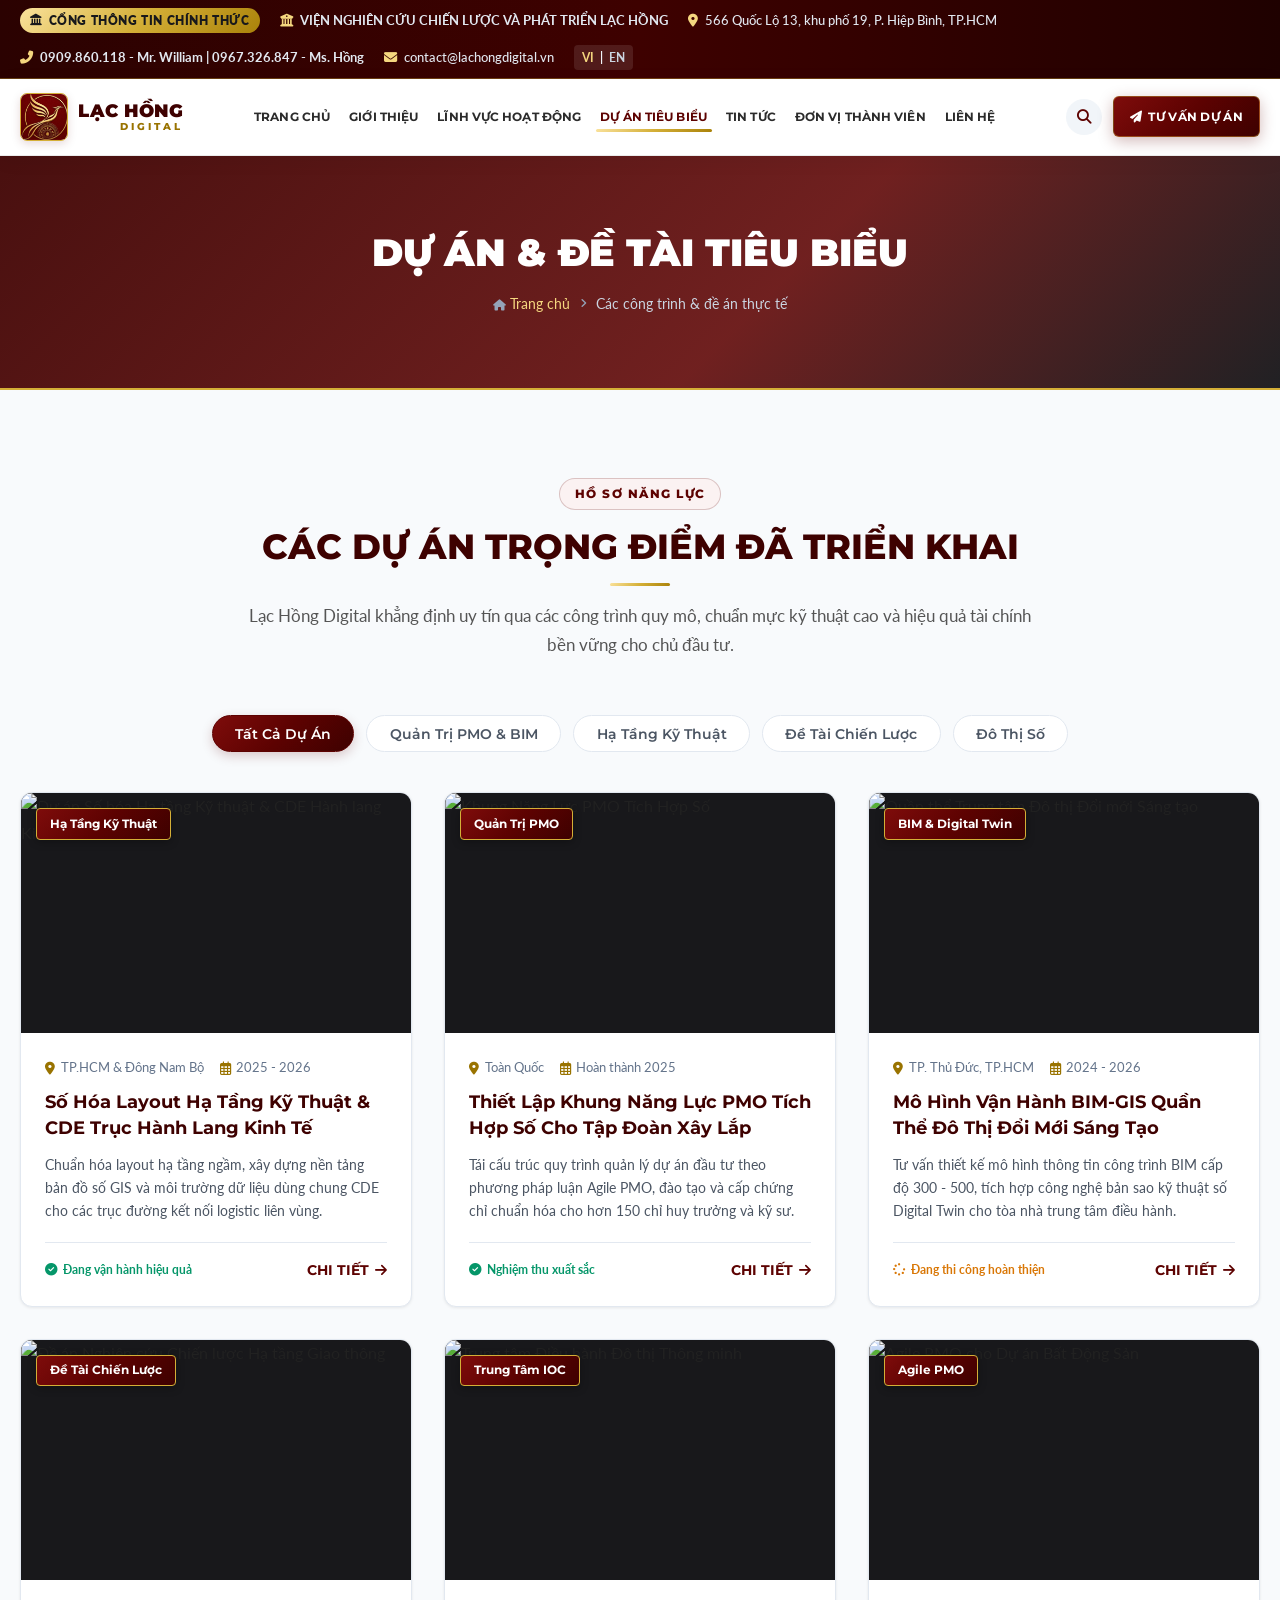
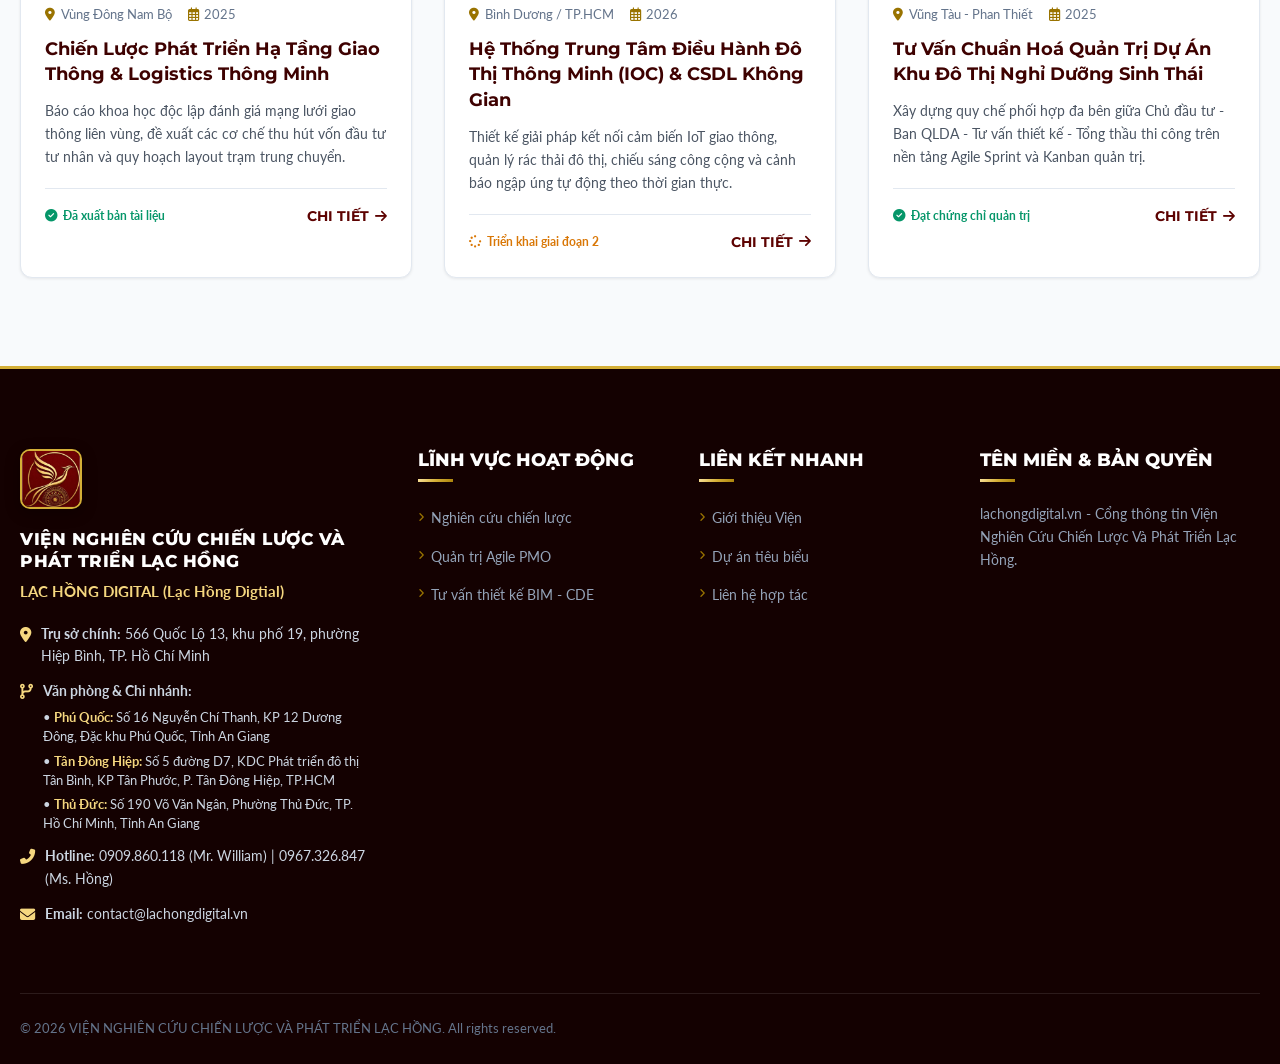
==== commit 65af52b8: "1" ====
--- a/du-an.html
+++ b/du-an.html
@@ -1,17 +1,20 @@
 ﻿<!DOCTYPE html>
 <html lang="vi">
+
 <head>
   <meta charset="UTF-8">
   <meta name="viewport" content="width=device-width, initial-scale=1.0">
   <title>Dự Án Tiêu Biểu | Lạc Hồng Digital - Viện Nghiên Cứu Lạc Hồng</title>
-  <meta name="description" content="Danh mục các công trình hạ tầng kỹ thuật, mô hình BIM-CDE và dự án chuẩn hóa PMO do Viện Nghiên Cứu Lạc Hồng Digital thực hiện.">
-    <!-- Favicon -->
-  <link rel="icon" type="image/png" href="assets/images/favicon.png">
+  <meta name="description"
+    content="Danh mục các công trình hạ tầng kỹ thuật, mô hình BIM-CDE và dự án chuẩn hóa PMO do Viện Nghiên Cứu Lạc Hồng Digital thực hiện.">
+  <!-- Favicon -->
+  <link rel="icon" type="image/png" href="assets/images/[Favicon]LacHong.png">
   <link rel="shortcut icon" type="image/jpeg" href="assets/images/Image_20261001_124518_618.jpeg">
-  <link rel="apple-touch-icon" href="assets/images/Image_20261001_124518_618.jpeg">
+  <link rel="apple-touch-icon" href="assets/images/[Favicon]LacHong.png">
   <link rel="stylesheet" href="https://cdnjs.cloudflare.com/ajax/libs/font-awesome/6.5.1/css/all.min.css">
   <link rel="stylesheet" href="css/style.css">
 </head>
+
 <body>
 
   <!-- Top Announcement Bar -->
@@ -29,8 +32,10 @@
         </span>
       </div>
       <div class="top-bar-right">
-        <a href="tel:0967326847" class="top-bar-item"><i class="fas fa-phone-alt"></i> <strong>0967326847 (Ms. Hồng)</strong></a>
-        <a href="mailto:contact@lachongdigital.vn" class="top-bar-item hidden-mobile"><i class="fas fa-envelope"></i> contact@lachongdigital.vn</a>
+        <a href="tel:09098601180" class="top-bar-item"><i class="fas fa-phone-alt"></i> <strong>0909.860.118 - Mr.
+            William | 0967.326.847 - Ms. Hồng</strong></a>
+        <a href="mailto:contact@lachongdigital.vn" class="top-bar-item hidden-mobile"><i class="fas fa-envelope"></i>
+          contact@lachongdigital.vn</a>
         <div class="lang-switch"><a href="#" class="active">VI</a><span>|</span><a href="#">EN</a></div>
       </div>
     </div>
@@ -40,10 +45,9 @@
   <header class="site-header">
     <div class="container header-inner">
       <a href="index.html" class="site-brand" title="Lạc Hồng Digital">
-        <img src="assets/images/[Logo]LacHongDigital_4_ver7.2.jpeg" alt="Lạc Hồng Digital Logo">
+        <img src="assets/images/[Favicon]LacHong.png" alt="Lạc Hồng Digital Logo">
         <div class="brand-text">
-          <span class="brand-institute">VIỆN NGHIÊN CỨU CHIẾN LƯỢC &amp; PHÁT TRIỂN LẠC HỒNG</span>
-          <span class="brand-company">LẠC HỒNG <span>DIGITAL</span></span>
+          <span class="brand-company"><span class="brand-name">LẠC HỒNG</span><span class="brand-digital">DIGITAL</span></span>
         </div>
       </a>
       <nav>
@@ -59,7 +63,8 @@
       </nav>
       <div class="header-actions">
         <button class="btn-search" id="searchBtn"><i class="fas fa-search"></i></button>
-        <a href="lien-he.html" class="btn-primary-gradient desktop-only"><i class="fas fa-paper-plane"></i> Tư Vấn Dự Án</a>
+        <a href="lien-he.html" class="btn-primary-gradient desktop-only"><i class="fas fa-paper-plane"></i> Tư Vấn Dự
+          Án</a>
         <button class="mobile-toggle" id="mobileToggle"><i class="fas fa-bars"></i></button>
       </div>
     </div>
@@ -84,7 +89,8 @@
         <span class="section-badge">Hồ Sơ Năng Lực</span>
         <h2 class="section-title">Các Dự Án Trọng Điểm Đã Triển Khai</h2>
         <p class="section-desc">
-          Lạc Hồng Digital khẳng định uy tín qua các công trình quy mô, chuẩn mực kỹ thuật cao và hiệu quả tài chính bền vững cho chủ đầu tư.
+          Lạc Hồng Digital khẳng định uy tín qua các công trình quy mô, chuẩn mực kỹ thuật cao và hiệu quả tài chính bền
+          vững cho chủ đầu tư.
         </p>
       </div>
 
@@ -102,7 +108,8 @@
         <!-- Project 1 -->
         <div class="project-card" data-category="infrastructure smartcity">
           <div class="project-thumb">
-            <img src="https://images.unsplash.com/photo-1545324418-cc1a3fa10c00?q=80&w=800&auto=format&fit=crop" alt="Dự án Số hóa Hạ tầng Kỹ thuật & CDE Hành lang Kinh tế Phía Nam">
+            <img src="https://images.unsplash.com/photo-1545324418-cc1a3fa10c00?q=80&w=800&auto=format&fit=crop"
+              alt="Dự án Số hóa Hạ tầng Kỹ thuật & CDE Hành lang Kinh tế Phía Nam">
             <span class="project-badge">Hạ Tầng Kỹ Thuật</span>
           </div>
           <div class="project-body">
@@ -112,15 +119,16 @@
             </div>
             <h3 class="project-title">Số Hóa Layout Hạ Tầng Kỹ Thuật &amp; CDE Trục Hành Lang Kinh Tế</h3>
             <p class="project-desc">
-              Chuẩn hóa layout hạ tầng ngầm, xây dựng nền tảng bản đồ số GIS và môi trường dữ liệu dùng chung CDE cho các trục đường kết nối logistic liên vùng.
+              Chuẩn hóa layout hạ tầng ngầm, xây dựng nền tảng bản đồ số GIS và môi trường dữ liệu dùng chung CDE cho
+              các trục đường kết nối logistic liên vùng.
             </p>
             <div class="project-footer">
               <span class="project-status"><i class="fas fa-check-circle"></i> Đang vận hành hiệu quả</span>
-              <a href="#" class="service-link btn-view-project" 
-                 data-title="Số Hóa Layout Hạ Tầng Kỹ Thuật & CDE Trục Hành Lang Kinh Tế" 
-                 data-client="Ban Quản lý Dự án Liên Vùng & Tập đoàn Xây dựng"
-                 data-scope="Quy mô 120km hạ tầng kỹ thuật số, tích hợp GIS và CDE chuẩn ISO 19650"
-                 data-desc="Dự án giải quyết triệt để xung đột giữa mạng lưới cấp thoát nước, điện ngầm và cáp quang ngầm, giúp tiết kiệm 18% chi phí điều chỉnh thiết kế.">
+              <a href="#" class="service-link btn-view-project"
+                data-title="Số Hóa Layout Hạ Tầng Kỹ Thuật & CDE Trục Hành Lang Kinh Tế"
+                data-client="Ban Quản lý Dự án Liên Vùng & Tập đoàn Xây dựng"
+                data-scope="Quy mô 120km hạ tầng kỹ thuật số, tích hợp GIS và CDE chuẩn ISO 19650"
+                data-desc="Dự án giải quyết triệt để xung đột giữa mạng lưới cấp thoát nước, điện ngầm và cáp quang ngầm, giúp tiết kiệm 18% chi phí điều chỉnh thiết kế.">
                 Chi tiết <i class="fas fa-arrow-right"></i>
               </a>
             </div>
@@ -130,7 +138,8 @@
         <!-- Project 2 -->
         <div class="project-card" data-category="pmo">
           <div class="project-thumb">
-            <img src="https://images.unsplash.com/photo-1486406146926-c627a92ad1ab?q=80&w=800&auto=format&fit=crop" alt="Khung Năng Lực PMO Tích Hợp Số">
+            <img src="https://images.unsplash.com/photo-1486406146926-c627a92ad1ab?q=80&w=800&auto=format&fit=crop"
+              alt="Khung Năng Lực PMO Tích Hợp Số">
             <span class="project-badge">Quản Trị PMO</span>
           </div>
           <div class="project-body">
@@ -140,15 +149,16 @@
             </div>
             <h3 class="project-title">Thiết Lập Khung Năng Lực PMO Tích Hợp Số Cho Tập Đoàn Xây Lắp</h3>
             <p class="project-desc">
-              Tái cấu trúc quy trình quản lý dự án đầu tư theo phương pháp luận Agile PMO, đào tạo và cấp chứng chỉ chuẩn hóa cho hơn 150 chỉ huy trưởng và kỹ sư.
+              Tái cấu trúc quy trình quản lý dự án đầu tư theo phương pháp luận Agile PMO, đào tạo và cấp chứng chỉ
+              chuẩn hóa cho hơn 150 chỉ huy trưởng và kỹ sư.
             </p>
             <div class="project-footer">
               <span class="project-status"><i class="fas fa-check-circle"></i> Nghiệm thu xuất sắc</span>
               <a href="#" class="service-link btn-view-project"
-                 data-title="Thiết Lập Khung Năng Lực PMO Tích Hợp Số Cho Tập Đoàn Xây Lắp"
-                 data-client="Tập đoàn Đầu tư & Xây lắp Hàng Đầu Việt Nam"
-                 data-scope="Chuẩn hóa 24 quy trình PMO, triển khai hệ thống quản trị thời gian thực"
-                 data-desc="Rút ngắn thời gian phê duyệt hồ sơ khối lượng và hồ sơ chất lượng thi công từ 14 ngày xuống còn 3 ngày làm việc thông qua nền tảng số.">
+                data-title="Thiết Lập Khung Năng Lực PMO Tích Hợp Số Cho Tập Đoàn Xây Lắp"
+                data-client="Tập đoàn Đầu tư & Xây lắp Hàng Đầu Việt Nam"
+                data-scope="Chuẩn hóa 24 quy trình PMO, triển khai hệ thống quản trị thời gian thực"
+                data-desc="Rút ngắn thời gian phê duyệt hồ sơ khối lượng và hồ sơ chất lượng thi công từ 14 ngày xuống còn 3 ngày làm việc thông qua nền tảng số.">
                 Chi tiết <i class="fas fa-arrow-right"></i>
               </a>
             </div>
@@ -158,7 +168,8 @@
         <!-- Project 3 -->
         <div class="project-card" data-category="pmo smartcity">
           <div class="project-thumb">
-            <img src="https://images.unsplash.com/photo-1577495508048-b635879837f1?q=80&w=800&auto=format&fit=crop" alt="Quần thể Trung tâm Đô thị Đổi mới Sáng tạo">
+            <img src="https://images.unsplash.com/photo-1577495508048-b635879837f1?q=80&w=800&auto=format&fit=crop"
+              alt="Quần thể Trung tâm Đô thị Đổi mới Sáng tạo">
             <span class="project-badge">BIM &amp; Digital Twin</span>
           </div>
           <div class="project-body">
@@ -168,15 +179,17 @@
             </div>
             <h3 class="project-title">Mô Hình Vận Hành BIM-GIS Quần Thể Đô Thị Đổi Mới Sáng Tạo</h3>
             <p class="project-desc">
-              Tư vấn thiết kế mô hình thông tin công trình BIM cấp độ 300 - 500, tích hợp công nghệ bản sao kỹ thuật số Digital Twin cho tòa nhà trung tâm điều hành.
-            </p>
-            <div class="project-footer">
-              <span class="project-status in-progress"><i class="fas fa-spinner fa-spin"></i> Đang thi công hoàn thiện</span>
-              <a href="#" class="service-link btn-view-project"
-                 data-title="Mô Hình Vận Hành BIM-GIS Quần Thể Đô Thị Đổi Mới Sáng Tạo"
-                 data-client="Liên doanh Bất động sản Công nghệ Cao"
-                 data-scope="Diện tích sàn 85.000m2, tích hợp hệ thống quản lý năng lượng thông minh BMS"
-                 data-desc="Ứng dụng giải pháp tự động hóa trích xuất khối lượng dự toán BOQ chính xác 99.2%, giúp chủ đầu tư kiểm soát chặt chẽ chi phí thực tế.">
+              Tư vấn thiết kế mô hình thông tin công trình BIM cấp độ 300 - 500, tích hợp công nghệ bản sao kỹ thuật số
+              Digital Twin cho tòa nhà trung tâm điều hành.
+            </p>
+            <div class="project-footer">
+              <span class="project-status in-progress"><i class="fas fa-spinner fa-spin"></i> Đang thi công hoàn
+                thiện</span>
+              <a href="#" class="service-link btn-view-project"
+                data-title="Mô Hình Vận Hành BIM-GIS Quần Thể Đô Thị Đổi Mới Sáng Tạo"
+                data-client="Liên doanh Bất động sản Công nghệ Cao"
+                data-scope="Diện tích sàn 85.000m2, tích hợp hệ thống quản lý năng lượng thông minh BMS"
+                data-desc="Ứng dụng giải pháp tự động hóa trích xuất khối lượng dự toán BOQ chính xác 99.2%, giúp chủ đầu tư kiểm soát chặt chẽ chi phí thực tế.">
                 Chi tiết <i class="fas fa-arrow-right"></i>
               </a>
             </div>
@@ -186,7 +199,8 @@
         <!-- Project 4 -->
         <div class="project-card" data-category="strategy">
           <div class="project-thumb">
-            <img src="https://images.unsplash.com/photo-1451187580459-43490279c0fa?q=80&w=800&auto=format&fit=crop" alt="Đề án Nghiên cứu Chiến lược Hạ tầng Giao thông">
+            <img src="https://images.unsplash.com/photo-1451187580459-43490279c0fa?q=80&w=800&auto=format&fit=crop"
+              alt="Đề án Nghiên cứu Chiến lược Hạ tầng Giao thông">
             <span class="project-badge">Đề Tài Chiến Lược</span>
           </div>
           <div class="project-body">
@@ -196,15 +210,16 @@
             </div>
             <h3 class="project-title">Chiến Lược Phát Triển Hạ Tầng Giao Thông &amp; Logistics Thông Minh</h3>
             <p class="project-desc">
-              Báo cáo khoa học độc lập đánh giá mạng lưới giao thông liên vùng, đề xuất các cơ chế thu hút vốn đầu tư tư nhân và quy hoạch layout trạm trung chuyển.
+              Báo cáo khoa học độc lập đánh giá mạng lưới giao thông liên vùng, đề xuất các cơ chế thu hút vốn đầu tư tư
+              nhân và quy hoạch layout trạm trung chuyển.
             </p>
             <div class="project-footer">
               <span class="project-status"><i class="fas fa-check-circle"></i> Đã xuất bản tài liệu</span>
               <a href="#" class="service-link btn-view-project"
-                 data-title="Chiến Lược Phát Triển Hạ Tầng Giao Thông & Logistics Thông Minh"
-                 data-client="Hội Đồng Khoa Học Viện Nghiên Cứu Lạc Hồng"
-                 data-scope="Khảo sát trên 6 tỉnh thành kinh tế trọng điểm phía Nam"
-                 data-desc="Đề tài cung cấp cơ sở dữ liệu định lượng cho việc hoạch định mạng lưới cao tốc và cảng biển nước sâu đến năm 2035.">
+                data-title="Chiến Lược Phát Triển Hạ Tầng Giao Thông & Logistics Thông Minh"
+                data-client="Hội Đồng Khoa Học Viện Nghiên Cứu Lạc Hồng"
+                data-scope="Khảo sát trên 6 tỉnh thành kinh tế trọng điểm phía Nam"
+                data-desc="Đề tài cung cấp cơ sở dữ liệu định lượng cho việc hoạch định mạng lưới cao tốc và cảng biển nước sâu đến năm 2035.">
                 Chi tiết <i class="fas fa-arrow-right"></i>
               </a>
             </div>
@@ -214,7 +229,8 @@
         <!-- Project 5 -->
         <div class="project-card" data-category="smartcity infrastructure">
           <div class="project-thumb">
-            <img src="https://images.unsplash.com/photo-1519389950473-47ba0277781c?q=80&w=800&auto=format&fit=crop" alt="Trung tâm Điều hành Đô thị Thông minh">
+            <img src="https://images.unsplash.com/photo-1519389950473-47ba0277781c?q=80&w=800&auto=format&fit=crop"
+              alt="Trung tâm Điều hành Đô thị Thông minh">
             <span class="project-badge">Trung Tâm IOC</span>
           </div>
           <div class="project-body">
@@ -224,15 +240,17 @@
             </div>
             <h3 class="project-title">Hệ Thống Trung Tâm Điều Hành Đô Thị Thông Minh (IOC) &amp; CSDL Không Gian</h3>
             <p class="project-desc">
-              Thiết kế giải pháp kết nối cảm biến IoT giao thông, quản lý rác thải đô thị, chiếu sáng công cộng và cảnh báo ngập úng tự động theo thời gian thực.
-            </p>
-            <div class="project-footer">
-              <span class="project-status in-progress"><i class="fas fa-spinner fa-spin"></i> Triển khai giai đoạn 2</span>
-              <a href="#" class="service-link btn-view-project"
-                 data-title="Hệ Thống Trung Tâm Điều Hành Đô Thị Thông Minh (IOC) & CSDL Không Gian"
-                 data-client="UBND Đô Thị Kiểu Mẫu & Đối Tác Công Nghệ"
-                 data-scope="Tích hợp 1.200 điểm cảm biến IoT và hệ thống giám sát camera AI"
-                 data-desc="Cung cấp bảng điều hành tổng thể trực quan giúp lãnh đạo thành phố phản ứng nhanh với sự cố môi trường và ùn tắc giao thông trong 5 phút.">
+              Thiết kế giải pháp kết nối cảm biến IoT giao thông, quản lý rác thải đô thị, chiếu sáng công cộng và cảnh
+              báo ngập úng tự động theo thời gian thực.
+            </p>
+            <div class="project-footer">
+              <span class="project-status in-progress"><i class="fas fa-spinner fa-spin"></i> Triển khai giai đoạn
+                2</span>
+              <a href="#" class="service-link btn-view-project"
+                data-title="Hệ Thống Trung Tâm Điều Hành Đô Thị Thông Minh (IOC) & CSDL Không Gian"
+                data-client="UBND Đô Thị Kiểu Mẫu & Đối Tác Công Nghệ"
+                data-scope="Tích hợp 1.200 điểm cảm biến IoT và hệ thống giám sát camera AI"
+                data-desc="Cung cấp bảng điều hành tổng thể trực quan giúp lãnh đạo thành phố phản ứng nhanh với sự cố môi trường và ùn tắc giao thông trong 5 phút.">
                 Chi tiết <i class="fas fa-arrow-right"></i>
               </a>
             </div>
@@ -242,7 +260,8 @@
         <!-- Project 6 -->
         <div class="project-card" data-category="pmo strategy">
           <div class="project-thumb">
-            <img src="https://images.unsplash.com/photo-1497366216548-37526070297c?q=80&w=800&auto=format&fit=crop" alt="Agile PMO cho Dự án Bất Động Sản">
+            <img src="https://images.unsplash.com/photo-1497366216548-37526070297c?q=80&w=800&auto=format&fit=crop"
+              alt="Agile PMO cho Dự án Bất Động Sản">
             <span class="project-badge">Agile PMO</span>
           </div>
           <div class="project-body">
@@ -252,15 +271,16 @@
             </div>
             <h3 class="project-title">Tư Vấn Chuẩn Hoá Quản Trị Dự Án Khu Đô Thị Nghỉ Dưỡng Sinh Thái</h3>
             <p class="project-desc">
-              Xây dựng quy chế phối hợp đa bên giữa Chủ đầu tư - Ban QLDA - Tư vấn thiết kế - Tổng thầu thi công trên nền tảng Agile Sprint và Kanban quản trị.
+              Xây dựng quy chế phối hợp đa bên giữa Chủ đầu tư - Ban QLDA - Tư vấn thiết kế - Tổng thầu thi công trên
+              nền tảng Agile Sprint và Kanban quản trị.
             </p>
             <div class="project-footer">
               <span class="project-status"><i class="fas fa-check-circle"></i> Đạt chứng chỉ quản trị</span>
               <a href="#" class="service-link btn-view-project"
-                 data-title="Tư Vấn Chuẩn Hoá Quản Trị Dự Án Khu Đô Thị Nghỉ Dưỡng Sinh Thái"
-                 data-client="Tập đoàn Phát triển Du lịch & Bất động sản Nghỉ dưỡng"
-                 data-scope="Dự án quy mô 180ha, tổng mức đầu tư trên 8.000 tỷ đồng"
-                 data-desc="Giảm thiểu các chỉ thị thay đổi ngoài công trường (Variation Orders) tới 35% nhờ mô hình số hóa phối hợp đa bộ môn từ trước khi khởi công.">
+                data-title="Tư Vấn Chuẩn Hoá Quản Trị Dự Án Khu Đô Thị Nghỉ Dưỡng Sinh Thái"
+                data-client="Tập đoàn Phát triển Du lịch & Bất động sản Nghỉ dưỡng"
+                data-scope="Dự án quy mô 180ha, tổng mức đầu tư trên 8.000 tỷ đồng"
+                data-desc="Giảm thiểu các chỉ thị thay đổi ngoài công trường (Variation Orders) tới 35% nhờ mô hình số hóa phối hợp đa bộ môn từ trước khi khởi công.">
                 Chi tiết <i class="fas fa-arrow-right"></i>
               </a>
             </div>
@@ -274,15 +294,20 @@
   <div class="modal-overlay" id="projectDetailModal">
     <div class="modal-search-box" style="max-width: 750px;">
       <button class="modal-close" id="projectModalClose"><i class="fas fa-times"></i></button>
-      <span class="hero-badge" style="background: var(--primary-subtle); color: var(--primary); border-color: var(--primary);">
+      <span class="hero-badge"
+        style="background: var(--primary-subtle); color: var(--primary); border-color: var(--primary);">
         Hồ Sơ Dự Án Thực Chiến
       </span>
-      <h3 id="projectModalTitle" style="font-size: 1.5rem; color: var(--primary-dark); margin-top: 0.75rem; margin-bottom: 1rem; line-height: 1.35;">
+      <h3 id="projectModalTitle"
+        style="font-size: 1.5rem; color: var(--primary-dark); margin-top: 0.75rem; margin-bottom: 1rem; line-height: 1.35;">
         Tên Dự Án
       </h3>
-      <div style="background: #f8fafc; border-radius: 8px; padding: 1.25rem; margin-bottom: 1.25rem; border: 1px solid #e2e8f0;">
-        <p style="margin-bottom: 0.5rem; font-size: 0.92rem;"><strong>Đối tác / Chủ đầu tư:</strong> <span id="projectModalClient" style="color: var(--primary);"></span></p>
-        <p style="margin-bottom: 0.5rem; font-size: 0.92rem;"><strong>Quy mô triển khai:</strong> <span id="projectModalScope" style="color: #334155;"></span></p>
+      <div
+        style="background: #f8fafc; border-radius: 8px; padding: 1.25rem; margin-bottom: 1.25rem; border: 1px solid #e2e8f0;">
+        <p style="margin-bottom: 0.5rem; font-size: 0.92rem;"><strong>Đối tác / Chủ đầu tư:</strong> <span
+            id="projectModalClient" style="color: var(--primary);"></span></p>
+        <p style="margin-bottom: 0.5rem; font-size: 0.92rem;"><strong>Quy mô triển khai:</strong> <span
+            id="projectModalScope" style="color: #334155;"></span></p>
       </div>
       <p id="projectModalDesc" style="color: #4b5563; line-height: 1.7; font-size: 0.98rem; margin-bottom: 1.5rem;"></p>
       <div style="display: flex; gap: 1rem; justify-content: flex-end;">
@@ -312,13 +337,30 @@
     <div class="container">
       <div class="footer-top">
         <div class="footer-brand">
-          <img src="assets/images/[Logo]LacHongDigital_4_ver7.2.jpeg" alt="Lạc Hồng Digital Logo" class="footer-brand-img">
+          <img src="assets/images/[Favicon]LacHong.png" alt="Lạc Hồng Digital Logo" class="footer-brand-img">
           <h4>VIỆN NGHIÊN CỨU CHIẾN LƯỢC VÀ PHÁT TRIỂN LẠC HỒNG</h4>
           <div class="company-sub">LẠC HỒNG DIGITAL (Lạc Hồng Digtial)</div>
           <ul class="footer-contact-list">
-            <li><i class="fas fa-map-marker-alt"></i> <span>566 Quốc Lộ 13, khu phố 19, phường Hiệp Bình, TP.HCM</span></li>
-            <li><i class="fas fa-phone-alt"></i> <span>0967326847 (Ms. Hồng)</span></li>
-            <li><i class="fas fa-envelope"></i> <span>contact@lachongdigital.vn</span></li>
+            <li>
+              <i class="fas fa-map-marker-alt"></i>
+              <span><strong>Trụ sở chính:</strong> 566 Quốc Lộ 13, khu phố 19, phường Hiệp Bình, TP. Hồ Chí Minh</span>
+            </li>
+            <li class="footer-branch-item">
+              <i class="fas fa-code-branch"></i>
+              <span><strong>Văn phòng &amp; Chi nhánh:</strong>
+                <span class="branch-line">• <strong>Phú Quốc:</strong> Số 16 Nguyễn Chí Thanh, KP 12 Dương Đông, Đặc khu Phú Quốc, Tỉnh An Giang</span>
+                <span class="branch-line">• <strong>Tân Đông Hiệp:</strong> Số 5 đường D7, KDC Phát triển đô thị Tân Bình, KP Tân Phước, P. Tân Đông Hiệp, TP.HCM</span>
+                <span class="branch-line">• <strong>Thủ Đức:</strong> Số 190 Võ Văn Ngân, Phường Thủ Đức, TP. Hồ Chí Minh, Tỉnh An Giang</span>
+              </span>
+            </li>
+            <li>
+              <i class="fas fa-phone-alt"></i>
+              <span><strong>Hotline:</strong> 0909.860.118 (Mr. William) | 0967.326.847 (Ms. Hồng)</span>
+            </li>
+            <li>
+              <i class="fas fa-envelope"></i>
+              <span><strong>Email:</strong> contact@lachongdigital.vn</span>
+            </li>
           </ul>
         </div>
         <div>
@@ -350,4 +392,5 @@
 
   <script src="js/main.js"></script>
 </body>
-</html>
+
+</html>
--- a/css/style.css
+++ b/css/style.css
@@ -2,7 +2,7 @@
    LẠC HỒNG DIGITAL - VIỆN NGHIÊN CỨU CHIẾN LƯỢC VÀ PHÁT TRIỂN LẠC HỒNG
    Main Stylesheet
    Theme: Imperial Deep Red (#5d0201), Warm Gold (#d4af37), Sleek Dark (#18181b), Pearl White (#f8fafc)
-   Inspiration: CC1 Corporate Structure + Kiến Lạc Color Palette & Visual Elegance
+   Inspiration: Kiến Lạc Color Palette & Visual Elegance
    ========================================================================== */
 
 @import url('https://fonts.googleapis.com/css2?family=Lato:ital,wght@0,300;0,400;0,700;0,900;1,300;1,400;1,700&family=Montserrat:wght@400;500;600;700;800;900&family=Roboto:ital,wght@0,300;0,400;0,500;0,700;1,400&display=swap');
@@ -87,7 +87,7 @@
 }
 
 /* ==========================================================================
-   TOP BAR (Phong cách KienLac & CC1)
+   TOP BAR (Phong cách KienLac)
    ========================================================================== */
 .top-bar {
   background: linear-gradient(90deg, #2b0201 0%, #3e0100 50%, #1f0100 100%);
@@ -185,20 +185,22 @@
   display: flex;
   justify-content: space-between;
   align-items: center;
-  height: 86px;
+  height: 76px;
+  gap: 1.5rem;
 }
 
 .site-brand {
   display: flex;
   align-items: center;
-  gap: 0.85rem;
+  gap: 0.65rem;
+  flex-shrink: 0;
 }
 
 .site-brand img {
-  height: 56px;
-  width: 56px;
+  height: 48px;
+  width: 48px;
   object-fit: cover;
-  border-radius: 8px;
+  border-radius: 7px;
   border: 1.5px solid var(--gold);
   box-shadow: 0 3px 10px rgba(93, 2, 1, 0.15);
   transition: var(--transition);
@@ -212,29 +214,35 @@
 .brand-text {
   display: flex;
   flex-direction: column;
-}
-
-.brand-institute {
+  justify-content: center;
+}
+
+.brand-company {
+  display: flex;
+  flex-direction: column;
+  align-items: flex-start;
+  gap: 2px;
+}
+
+.brand-name {
   font-family: 'Montserrat', sans-serif;
-  font-size: 0.72rem;
-  font-weight: 800;
-  color: var(--primary);
-  text-transform: uppercase;
-  letter-spacing: 0.3px;
-  line-height: 1.25;
-}
-
-.brand-company {
-  font-family: 'Montserrat', sans-serif;
-  font-size: 1.25rem;
+  font-size: 1.15rem;
   font-weight: 900;
   color: var(--primary-dark);
   letter-spacing: 0.5px;
-  line-height: 1.2;
-}
-
-.brand-company span {
+  line-height: 1;
+  white-space: nowrap;
+}
+
+.brand-digital {
+  font-family: 'Montserrat', sans-serif;
+  font-size: 0.65rem;
+  font-weight: 800;
   color: var(--gold-dark);
+  letter-spacing: 3px;
+  line-height: 1;
+  white-space: nowrap;
+  align-self: flex-end;
 }
 
 .footer-brand-img {
@@ -248,10 +256,17 @@
 }
 
 /* Main Navigation Menu */
+nav {
+  flex: 1;
+  display: flex;
+  justify-content: center;
+  overflow: hidden;
+}
+
 .nav-menu {
   display: flex;
   align-items: center;
-  gap: 1.5rem;
+  gap: 0.6rem;
 }
 
 .nav-item {
@@ -261,15 +276,16 @@
 .nav-link {
   font-family: 'Montserrat', sans-serif;
   font-weight: 700;
-  font-size: 0.9rem;
+  font-size: 0.75rem;
   color: #2b2b2b;
-  padding: 1.75rem 0.25rem;
+  padding: 1.5rem 0.3rem;
   display: inline-flex;
   align-items: center;
-  gap: 0.35rem;
+  gap: 0.25rem;
   position: relative;
   text-transform: uppercase;
-  letter-spacing: 0.2px;
+  letter-spacing: 0.1px;
+  white-space: nowrap;
 }
 
 .nav-link i.fa-chevron-down {
@@ -350,17 +366,18 @@
 .header-actions {
   display: flex;
   align-items: center;
-  gap: 1rem;
+  gap: 0.65rem;
+  flex-shrink: 0;
 }
 
 .btn-search {
   background: #f1f5f9;
   border: none;
-  width: 42px;
-  height: 42px;
+  width: 36px;
+  height: 36px;
   border-radius: 50%;
   color: var(--primary);
-  font-size: 1rem;
+  font-size: 0.9rem;
   cursor: pointer;
   display: inline-flex;
   align-items: center;
@@ -379,17 +396,18 @@
   color: #ffffff !important;
   font-family: 'Montserrat', sans-serif;
   font-weight: 700;
-  font-size: 0.85rem;
+  font-size: 0.75rem;
   text-transform: uppercase;
-  letter-spacing: 0.5px;
-  padding: 0.75rem 1.4rem;
+  letter-spacing: 0.3px;
+  padding: 0.6rem 1rem;
   border-radius: 6px;
   box-shadow: 0 4px 15px rgba(93, 2, 1, 0.28);
   display: inline-flex;
   align-items: center;
-  gap: 0.5rem;
+  gap: 0.4rem;
   transition: var(--transition);
   border: 1px solid rgba(212, 175, 55, 0.4);
+  white-space: nowrap;
 }
 
 .btn-primary-gradient:hover {
@@ -762,7 +780,7 @@
 }
 
 /* ==========================================================================
-   ABOUT / WELCOME SECTION (Cấu trúc CC1: Tận tâm vì giá trị bền vững)
+   ABOUT / WELCOME SECTION (Tận tâm vì giá trị bền vững)
    ========================================================================== */
 .about-welcome {
   display: grid;
@@ -870,7 +888,7 @@
 }
 
 /* ==========================================================================
-   CORE BUSINESS / LĨNH VỰC HOẠT ĐỘNG (CC1 6 Lĩnh Vực)
+   CORE BUSINESS / LĨNH VỰC HOẠT ĐỘNG
    ========================================================================== */
 .services-grid {
   display: grid;
@@ -991,7 +1009,7 @@
 }
 
 /* ==========================================================================
-   FEATURED PROJECTS / DỰ ÁN & ĐỀ TÀI TIÊU BIỂU (CC1 Projects Section)
+   FEATURED PROJECTS / DỰ ÁN & ĐỀ TÀI TIÊU BIỂU
    ========================================================================== */
 .projects-filter-bar {
   display: flex;
@@ -1142,7 +1160,7 @@
 }
 
 /* ==========================================================================
-   ACHIEVEMENT COUNTERS (CC1 Counter: Công trình, Chi nhánh, Công ty con)
+   ACHIEVEMENT COUNTERS (Công trình, Chi nhánh, Viện thành viên)
    ========================================================================== */
 .counter-section {
   background: var(--red-gradient);
@@ -1198,7 +1216,7 @@
 }
 
 /* ==========================================================================
-   MEMBER UNITS & CENTERS (Cơ cấu Đơn vị thành viên theo CC1)
+   MEMBER UNITS & CENTERS (Cơ cấu Đơn vị thành viên)
    ========================================================================== */
 .member-units-grid {
   display: grid;
@@ -1274,7 +1292,7 @@
 }
 
 /* ==========================================================================
-   NEWS & EVENTS (CC1 Tin tức - Sự kiện)
+   NEWS & EVENTS (Tin tức - Sự kiện)
    ========================================================================== */
 .news-grid {
   display: grid;
@@ -1366,40 +1384,100 @@
    ========================================================================== */
 .partners-grid {
   display: grid;
-  grid-template-columns: repeat(6, 1fr);
+  grid-template-columns: repeat(5, 1fr);
   gap: 1.5rem;
-  align-items: center;
+  align-items: stretch;
 }
 
 .partner-logo-item {
   background: #ffffff;
   border: 1px solid var(--border-color);
-  border-radius: 8px;
-  padding: 1.25rem;
+  border-radius: 12px;
+  padding: 1.5rem 1.25rem 1.25rem;
+  display: flex;
+  flex-direction: column;
+  align-items: center;
+  justify-content: space-between;
+  text-align: center;
+  box-shadow: 0 4px 15px rgba(0, 0, 0, 0.04);
+  transition: all 0.3s cubic-bezier(0.16, 1, 0.3, 1);
+  position: relative;
+  overflow: hidden;
+}
+
+.partner-logo-item::before {
+  content: '';
+  position: absolute;
+  top: 0;
+  left: 0;
+  right: 0;
+  height: 3px;
+  background: var(--gold-gradient);
+  opacity: 0;
+  transition: opacity 0.3s ease;
+}
+
+.partner-logo-item:hover {
+  transform: translateY(-5px);
+  box-shadow: 0 12px 28px rgba(93, 2, 1, 0.12);
+  border-color: rgba(212, 175, 55, 0.5);
+}
+
+.partner-logo-item:hover::before {
+  opacity: 1;
+}
+
+.partner-img-box {
+  height: 80px;
+  width: 100%;
   display: flex;
   align-items: center;
   justify-content: center;
-  min-height: 90px;
-  box-shadow: var(--shadow-sm);
-  transition: var(--transition);
-  text-align: center;
-}
-
-.partner-logo-item:hover {
-  transform: translateY(-4px);
-  box-shadow: var(--shadow-md);
-  border-color: var(--gold);
-}
-
-.partner-logo-item span {
+  margin-bottom: 0.85rem;
+}
+
+.partner-img-box img {
+  max-height: 70px;
+  max-width: 100%;
+  object-fit: contain;
+  border-radius: 6px;
+  transition: transform 0.3s ease;
+}
+
+.partner-logo-item:hover .partner-img-box img {
+  transform: scale(1.06);
+}
+
+.partner-info {
+  display: flex;
+  flex-direction: column;
+  align-items: center;
+  gap: 0.35rem;
+  width: 100%;
+}
+
+.partner-code {
   font-family: 'Montserrat', sans-serif;
-  font-weight: 700;
-  font-size: 0.85rem;
-  color: var(--primary-dark);
+  font-weight: 800;
+  font-size: 0.95rem;
+  color: var(--primary);
+  letter-spacing: 0.5px;
+}
+
+.partner-title {
+  font-family: 'Montserrat', sans-serif;
+  font-weight: 600;
+  font-size: 0.76rem;
+  color: #64748b;
+  line-height: 1.35;
+  display: -webkit-box;
+  -webkit-line-clamp: 2;
+  -webkit-box-orient: vertical;
+  overflow: hidden;
 }
 
 /* ==========================================================================
-   CONSULTATION / CTA SECTION (KienLac & CC1 Connect Box)
+   CONSULTATION / CTA SECTION (KienLac Connect Box)
    ========================================================================== */
 .cta-banner {
   background: linear-gradient(135deg, #3e0100 0%, #5d0201 50%, #1f0303 100%);
@@ -1482,7 +1560,7 @@
 }
 
 /* ==========================================================================
-   FOOTER (Chân trang cao cấp theo phong cách KienLac x CC1)
+   FOOTER (Chân trang cao cấp theo phong cách KienLac)
    ========================================================================== */
 .site-footer {
   background: #140101;
@@ -1538,6 +1616,128 @@
   color: var(--gold-light);
   margin-top: 0.25rem;
   font-size: 0.95rem;
+}
+
+.branch-line {
+  display: block;
+  font-size: 0.82rem;
+  line-height: 1.45;
+  color: #cbd5e1;
+  margin-top: 0.35rem;
+}
+
+.branch-line strong {
+  color: var(--gold-light);
+}
+
+/* Branch Cards (Network Section) */
+.branches-grid {
+  display: grid;
+  grid-template-columns: repeat(4, 1fr);
+  gap: 1.5rem;
+  margin-bottom: 3rem;
+}
+
+.branch-card {
+  background: #ffffff;
+  border-radius: 12px;
+  border: 1px solid var(--border-color);
+  padding: 1.5rem;
+  box-shadow: var(--shadow-sm);
+  transition: var(--transition);
+  display: flex;
+  flex-direction: column;
+  position: relative;
+  overflow: hidden;
+}
+
+.branch-card::before {
+  content: '';
+  position: absolute;
+  top: 0;
+  left: 0;
+  right: 0;
+  height: 4px;
+  background: var(--red-gradient);
+}
+
+.branch-card.is-hq::before {
+  background: var(--gold-gradient);
+}
+
+.branch-card:hover {
+  transform: translateY(-5px);
+  box-shadow: var(--shadow-md);
+  border-color: var(--gold);
+}
+
+.branch-card-header {
+  display: flex;
+  align-items: center;
+  gap: 0.75rem;
+  margin-bottom: 0.75rem;
+}
+
+.branch-icon {
+  width: 42px;
+  height: 42px;
+  border-radius: 8px;
+  background: var(--primary-subtle);
+  color: var(--primary);
+  display: flex;
+  align-items: center;
+  justify-content: center;
+  font-size: 1.15rem;
+  flex-shrink: 0;
+}
+
+.branch-card.is-hq .branch-icon {
+  background: rgba(212, 175, 55, 0.15);
+  color: var(--gold-dark);
+}
+
+.branch-badge {
+  display: inline-block;
+  font-size: 0.7rem;
+  font-weight: 800;
+  text-transform: uppercase;
+  color: var(--primary);
+  letter-spacing: 0.5px;
+}
+
+.branch-card.is-hq .branch-badge {
+  color: var(--gold-dark);
+}
+
+.branch-title {
+  font-family: 'Montserrat', sans-serif;
+  font-size: 1.05rem;
+  font-weight: 800;
+  color: var(--primary-dark);
+  margin-bottom: 0.5rem;
+}
+
+.branch-address {
+  font-size: 0.88rem;
+  color: #4b5563;
+  line-height: 1.55;
+  flex-grow: 1;
+  margin-bottom: 1rem;
+}
+
+.branch-action {
+  font-size: 0.82rem;
+  font-weight: 700;
+  color: var(--primary);
+  display: inline-flex;
+  align-items: center;
+  gap: 0.4rem;
+  transition: var(--transition);
+}
+
+.branch-card:hover .branch-action {
+  color: var(--gold-dark);
+  transform: translateX(3px);
 }
 
 .footer-heading {
@@ -1832,6 +2032,9 @@
   }
   .partners-grid {
     grid-template-columns: repeat(3, 1fr);
+  }
+  .branches-grid {
+    grid-template-columns: repeat(2, 1fr);
   }
   .footer-top {
     grid-template-columns: repeat(2, 1fr);
@@ -1915,6 +2118,10 @@
   .counter-card:nth-child(2) {
     border-right: none;
   }
+  .partners-grid {
+    grid-template-columns: repeat(2, 1fr);
+    gap: 1.25rem;
+  }
 }
 
 @media (max-width: 640px) {
@@ -1939,6 +2146,7 @@
   .pillars-grid,
   .counter-grid,
   .partners-grid,
+  .branches-grid,
   .footer-top {
     grid-template-columns: 1fr;
   }
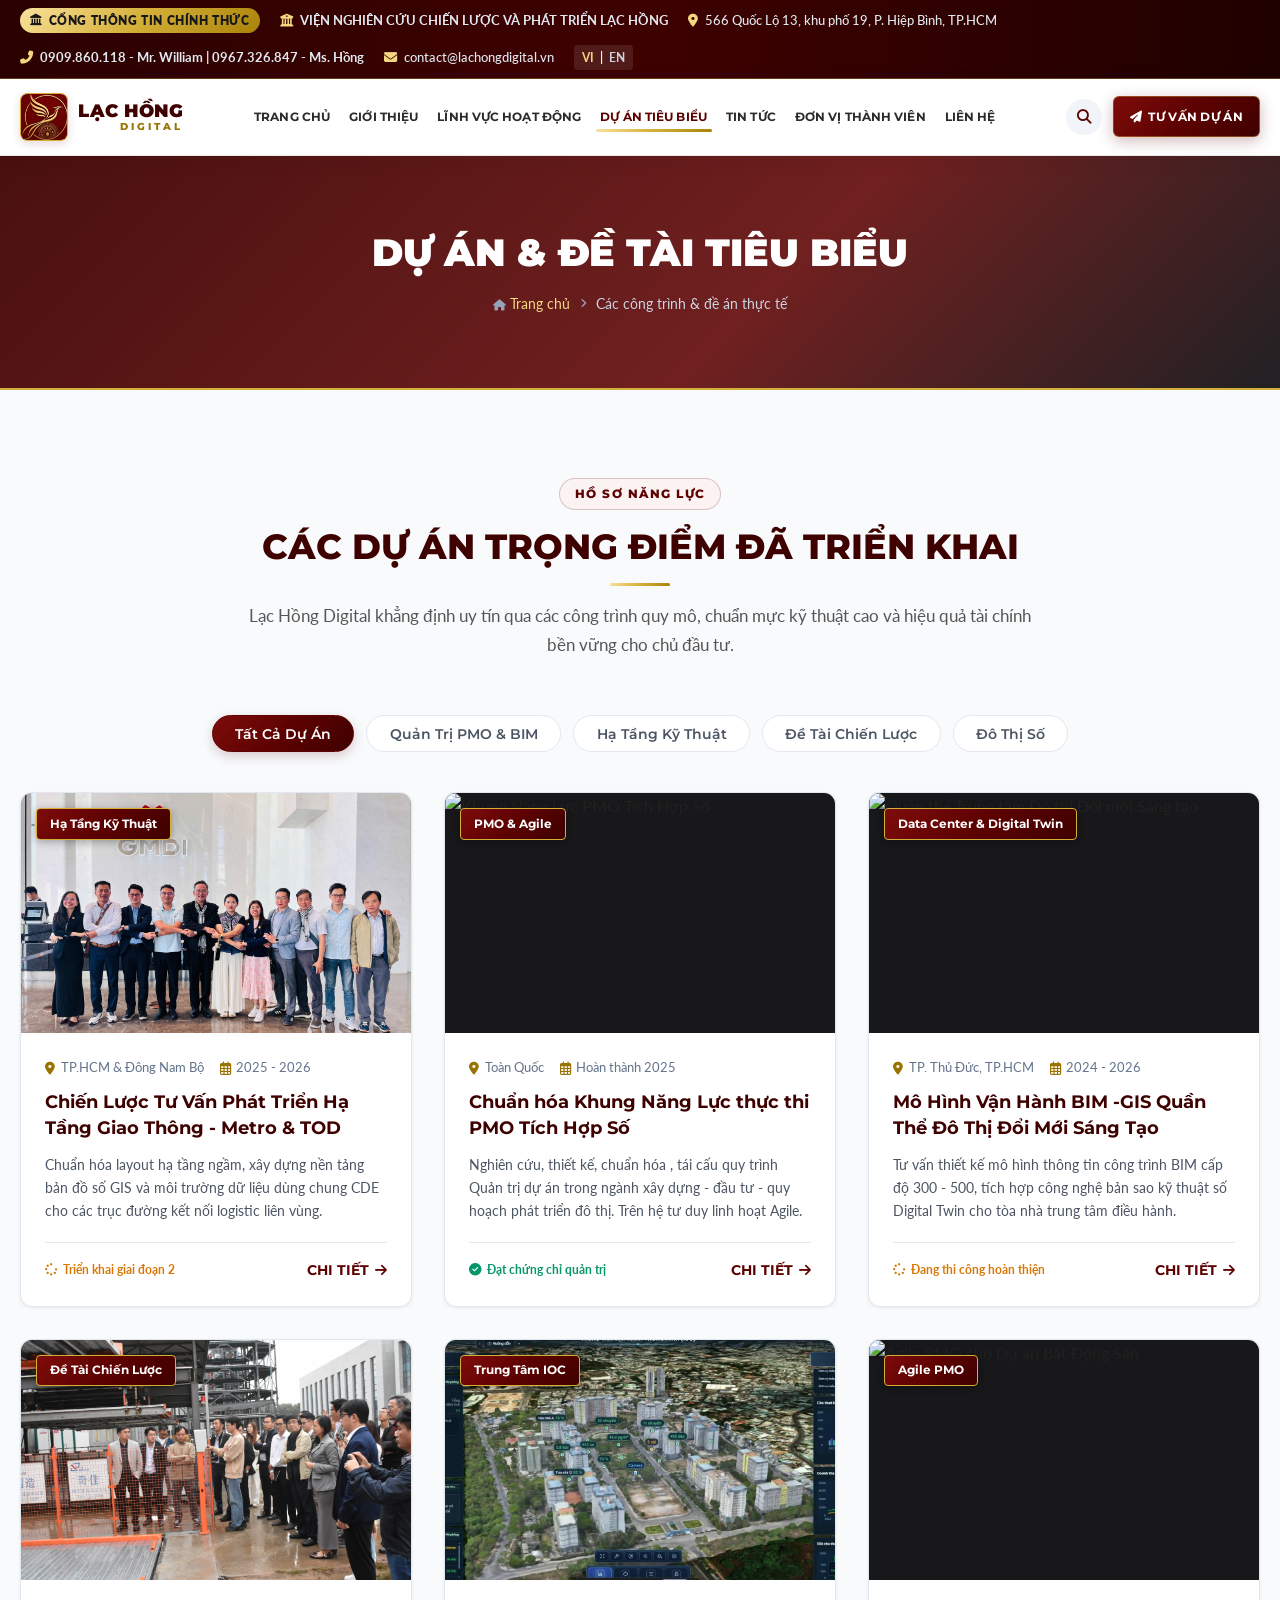
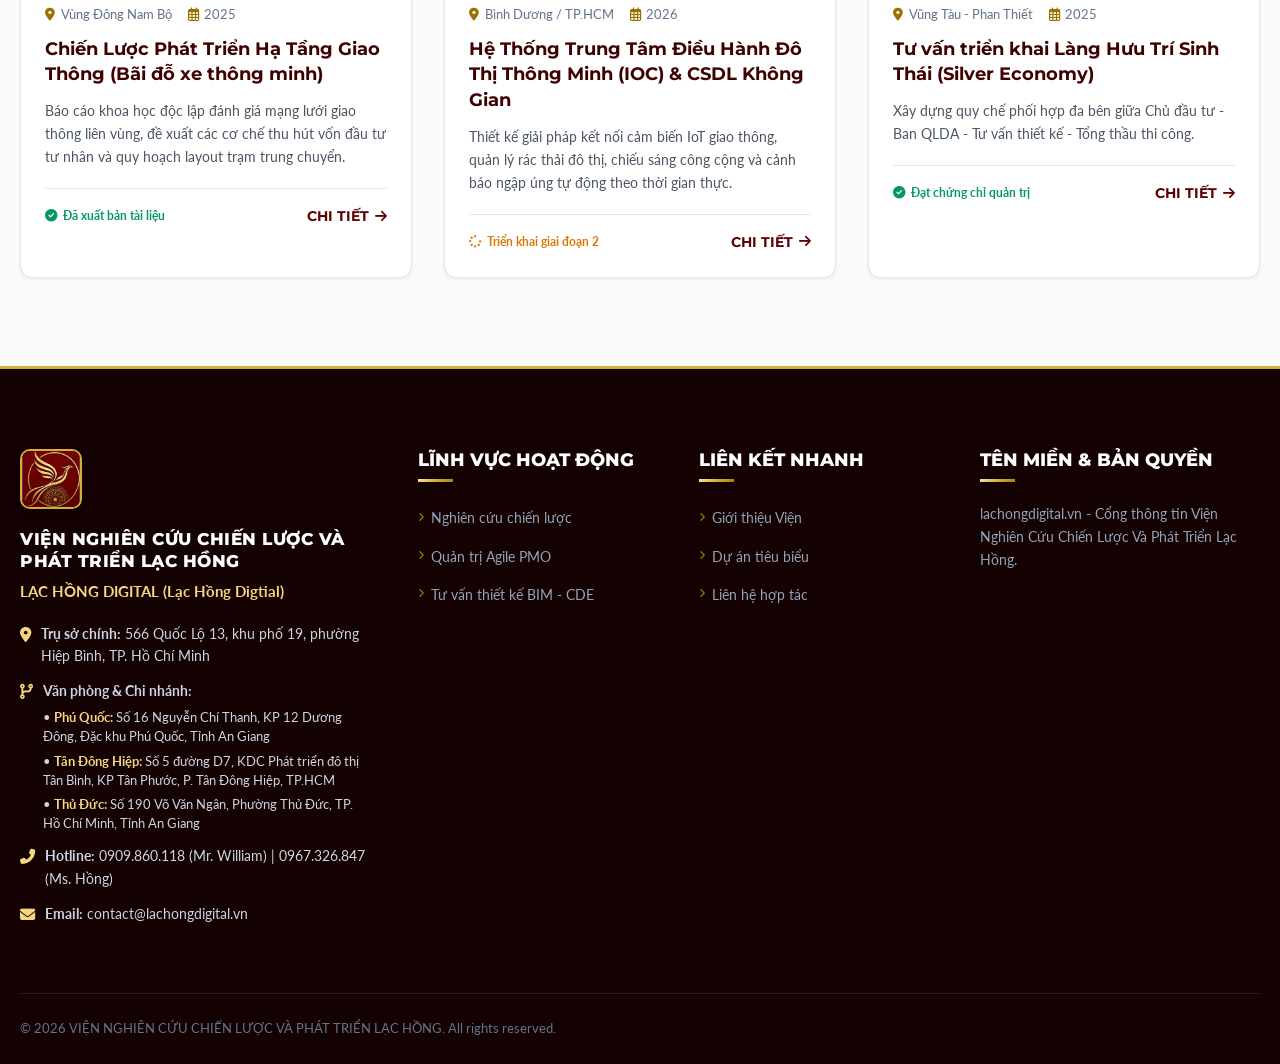
==== commit 31bc0ce5: "1" ====
--- a/du-an.html
+++ b/du-an.html
@@ -12,7 +12,7 @@
   <link rel="shortcut icon" type="image/jpeg" href="assets/images/Image_20261001_124518_618.jpeg">
   <link rel="apple-touch-icon" href="assets/images/[Favicon]LacHong.png">
   <link rel="stylesheet" href="https://cdnjs.cloudflare.com/ajax/libs/font-awesome/6.5.1/css/all.min.css">
-  <link rel="stylesheet" href="css/style.css">
+  <link rel="stylesheet" href="css/style.css?v=20261111_03">
 </head>
 
 <body>
@@ -47,7 +47,9 @@
       <a href="index.html" class="site-brand" title="Lạc Hồng Digital">
         <img src="assets/images/[Favicon]LacHong.png" alt="Lạc Hồng Digital Logo">
         <div class="brand-text">
-          <span class="brand-company"><span class="brand-name">LẠC HỒNG</span><span class="brand-digital">DIGITAL</span></span>
+          <span class="brand-company" style="display:inline-flex; flex-direction:column; align-items:flex-start;"><span
+              class="brand-name">LẠC HỒNG</span><span class="brand-digital"
+              style="align-self:flex-end;">DIGITAL</span></span>
         </div>
       </a>
       <nav>
@@ -108,8 +110,8 @@
         <!-- Project 1 -->
         <div class="project-card" data-category="infrastructure smartcity">
           <div class="project-thumb">
-            <img src="https://images.unsplash.com/photo-1545324418-cc1a3fa10c00?q=80&w=800&auto=format&fit=crop"
-              alt="Dự án Số hóa Hạ tầng Kỹ thuật & CDE Hành lang Kinh tế Phía Nam">
+            <img src="assets\images\project\GMDI.jpg"
+              alt="Chiến Lược Tư Vấn Phát Triển Hạ Tầng Giao Thông - Metro & TOD">
             <span class="project-badge">Hạ Tầng Kỹ Thuật</span>
           </div>
           <div class="project-body">
@@ -117,15 +119,16 @@
               <span><i class="fas fa-map-marker-alt"></i> TP.HCM &amp; Đông Nam Bộ</span>
               <span><i class="far fa-calendar-alt"></i> 2025 - 2026</span>
             </div>
-            <h3 class="project-title">Số Hóa Layout Hạ Tầng Kỹ Thuật &amp; CDE Trục Hành Lang Kinh Tế</h3>
+            <h3 class="project-title">Chiến Lược Tư Vấn Phát Triển Hạ Tầng Giao Thông - Metro & TOD</h3>
             <p class="project-desc">
               Chuẩn hóa layout hạ tầng ngầm, xây dựng nền tảng bản đồ số GIS và môi trường dữ liệu dùng chung CDE cho
               các trục đường kết nối logistic liên vùng.
             </p>
             <div class="project-footer">
-              <span class="project-status"><i class="fas fa-check-circle"></i> Đang vận hành hiệu quả</span>
-              <a href="#" class="service-link btn-view-project"
-                data-title="Số Hóa Layout Hạ Tầng Kỹ Thuật & CDE Trục Hành Lang Kinh Tế"
+              <span class="project-status in-progress"><i class="fas fa-spinner fa-spin"></i> Triển khai giai đoạn
+                2</span>
+              <a href="#" class="service-link btn-view-project"
+                data-title="Chiến Lược Tư Vấn Phát Triển Hạ Tầng Giao Thông - Metro & TOD"
                 data-client="Ban Quản lý Dự án Liên Vùng & Tập đoàn Xây dựng"
                 data-scope="Quy mô 120km hạ tầng kỹ thuật số, tích hợp GIS và CDE chuẩn ISO 19650"
                 data-desc="Dự án giải quyết triệt để xung đột giữa mạng lưới cấp thoát nước, điện ngầm và cáp quang ngầm, giúp tiết kiệm 18% chi phí điều chỉnh thiết kế.">
@@ -140,22 +143,23 @@
           <div class="project-thumb">
             <img src="https://images.unsplash.com/photo-1486406146926-c627a92ad1ab?q=80&w=800&auto=format&fit=crop"
               alt="Khung Năng Lực PMO Tích Hợp Số">
-            <span class="project-badge">Quản Trị PMO</span>
+            <span class="project-badge">PMO & Agile</span>
           </div>
           <div class="project-body">
             <div class="project-meta">
               <span><i class="fas fa-map-marker-alt"></i> Toàn Quốc</span>
               <span><i class="far fa-calendar-alt"></i> Hoàn thành 2025</span>
             </div>
-            <h3 class="project-title">Thiết Lập Khung Năng Lực PMO Tích Hợp Số Cho Tập Đoàn Xây Lắp</h3>
-            <p class="project-desc">
-              Tái cấu trúc quy trình quản lý dự án đầu tư theo phương pháp luận Agile PMO, đào tạo và cấp chứng chỉ
-              chuẩn hóa cho hơn 150 chỉ huy trưởng và kỹ sư.
-            </p>
-            <div class="project-footer">
-              <span class="project-status"><i class="fas fa-check-circle"></i> Nghiệm thu xuất sắc</span>
-              <a href="#" class="service-link btn-view-project"
-                data-title="Thiết Lập Khung Năng Lực PMO Tích Hợp Số Cho Tập Đoàn Xây Lắp"
+            <h3 class="project-title">Chuẩn hóa Khung Năng Lực thực thi PMO Tích Hợp Số</h3>
+            <p class="project-desc">
+              Nghiên cứu, thiết kế, chuẩn hóa , tái cấu quy trình Quản trị dự án trong ngành xây dựng - đầu tư - quy
+              hoạch phát triển đô thị. Trên hệ tư duy linh hoạt Agile.
+
+            </p>
+            <div class="project-footer">
+              <span class="project-status"><i class="fas fa-check-circle"></i> Đạt chứng chỉ quản trị</span>
+              <a href="#" class="service-link btn-view-project"
+                data-title="TChuẩn hóa Khung Năng Lực thực thi PMO Tích Hợp Số"
                 data-client="Tập đoàn Đầu tư & Xây lắp Hàng Đầu Việt Nam"
                 data-scope="Chuẩn hóa 24 quy trình PMO, triển khai hệ thống quản trị thời gian thực"
                 data-desc="Rút ngắn thời gian phê duyệt hồ sơ khối lượng và hồ sơ chất lượng thi công từ 14 ngày xuống còn 3 ngày làm việc thông qua nền tảng số.">
@@ -170,14 +174,14 @@
           <div class="project-thumb">
             <img src="https://images.unsplash.com/photo-1577495508048-b635879837f1?q=80&w=800&auto=format&fit=crop"
               alt="Quần thể Trung tâm Đô thị Đổi mới Sáng tạo">
-            <span class="project-badge">BIM &amp; Digital Twin</span>
+            <span class="project-badge">Data Center &amp; Digital Twin</span>
           </div>
           <div class="project-body">
             <div class="project-meta">
               <span><i class="fas fa-map-marker-alt"></i> TP. Thủ Đức, TP.HCM</span>
               <span><i class="far fa-calendar-alt"></i> 2024 - 2026</span>
             </div>
-            <h3 class="project-title">Mô Hình Vận Hành BIM-GIS Quần Thể Đô Thị Đổi Mới Sáng Tạo</h3>
+            <h3 class="project-title">Mô Hình Vận Hành BIM -GIS Quần Thể Đô Thị Đổi Mới Sáng Tạo</h3>
             <p class="project-desc">
               Tư vấn thiết kế mô hình thông tin công trình BIM cấp độ 300 - 500, tích hợp công nghệ bản sao kỹ thuật số
               Digital Twin cho tòa nhà trung tâm điều hành.
@@ -186,7 +190,7 @@
               <span class="project-status in-progress"><i class="fas fa-spinner fa-spin"></i> Đang thi công hoàn
                 thiện</span>
               <a href="#" class="service-link btn-view-project"
-                data-title="Mô Hình Vận Hành BIM-GIS Quần Thể Đô Thị Đổi Mới Sáng Tạo"
+                data-title="Mô Hình Vận Hành BIM -GIS Quần Thể Đô Thị Đổi Mới Sáng Tạo"
                 data-client="Liên doanh Bất động sản Công nghệ Cao"
                 data-scope="Diện tích sàn 85.000m2, tích hợp hệ thống quản lý năng lượng thông minh BMS"
                 data-desc="Ứng dụng giải pháp tự động hóa trích xuất khối lượng dự toán BOQ chính xác 99.2%, giúp chủ đầu tư kiểm soát chặt chẽ chi phí thực tế.">
@@ -199,8 +203,7 @@
         <!-- Project 4 -->
         <div class="project-card" data-category="strategy">
           <div class="project-thumb">
-            <img src="https://images.unsplash.com/photo-1451187580459-43490279c0fa?q=80&w=800&auto=format&fit=crop"
-              alt="Đề án Nghiên cứu Chiến lược Hạ tầng Giao thông">
+            <img src="assets\images\project\DSC_0240.JPG" alt="Đề án Nghiên cứu Chiến lược Hạ tầng Giao thông">
             <span class="project-badge">Đề Tài Chiến Lược</span>
           </div>
           <div class="project-body">
@@ -208,7 +211,7 @@
               <span><i class="fas fa-map-marker-alt"></i> Vùng Đông Nam Bộ</span>
               <span><i class="far fa-calendar-alt"></i> 2025</span>
             </div>
-            <h3 class="project-title">Chiến Lược Phát Triển Hạ Tầng Giao Thông &amp; Logistics Thông Minh</h3>
+            <h3 class="project-title">Chiến Lược Phát Triển Hạ Tầng Giao Thông (Bãi đỗ xe thông minh)</h3>
             <p class="project-desc">
               Báo cáo khoa học độc lập đánh giá mạng lưới giao thông liên vùng, đề xuất các cơ chế thu hút vốn đầu tư tư
               nhân và quy hoạch layout trạm trung chuyển.
@@ -216,7 +219,7 @@
             <div class="project-footer">
               <span class="project-status"><i class="fas fa-check-circle"></i> Đã xuất bản tài liệu</span>
               <a href="#" class="service-link btn-view-project"
-                data-title="Chiến Lược Phát Triển Hạ Tầng Giao Thông & Logistics Thông Minh"
+                data-title="Chiến Lược Phát Triển Hạ Tầng Giao Thông (Bãi đỗ xe thông minh)"
                 data-client="Hội Đồng Khoa Học Viện Nghiên Cứu Lạc Hồng"
                 data-scope="Khảo sát trên 6 tỉnh thành kinh tế trọng điểm phía Nam"
                 data-desc="Đề tài cung cấp cơ sở dữ liệu định lượng cho việc hoạch định mạng lưới cao tốc và cảng biển nước sâu đến năm 2035.">
@@ -229,8 +232,7 @@
         <!-- Project 5 -->
         <div class="project-card" data-category="smartcity infrastructure">
           <div class="project-thumb">
-            <img src="https://images.unsplash.com/photo-1519389950473-47ba0277781c?q=80&w=800&auto=format&fit=crop"
-              alt="Trung tâm Điều hành Đô thị Thông minh">
+            <img src="assets\images\project\IOC.jpg" alt="Trung tâm Điều hành Đô thị Thông minh">
             <span class="project-badge">Trung Tâm IOC</span>
           </div>
           <div class="project-body">
@@ -269,15 +271,14 @@
               <span><i class="fas fa-map-marker-alt"></i> Vũng Tàu - Phan Thiết</span>
               <span><i class="far fa-calendar-alt"></i> 2025</span>
             </div>
-            <h3 class="project-title">Tư Vấn Chuẩn Hoá Quản Trị Dự Án Khu Đô Thị Nghỉ Dưỡng Sinh Thái</h3>
-            <p class="project-desc">
-              Xây dựng quy chế phối hợp đa bên giữa Chủ đầu tư - Ban QLDA - Tư vấn thiết kế - Tổng thầu thi công trên
-              nền tảng Agile Sprint và Kanban quản trị.
+            <h3 class="project-title">Tư vấn triển khai Làng Hưu Trí Sinh Thái (Silver Economy)</h3>
+            <p class="project-desc">
+              Xây dựng quy chế phối hợp đa bên giữa Chủ đầu tư - Ban QLDA - Tư vấn thiết kế - Tổng thầu thi công.
             </p>
             <div class="project-footer">
               <span class="project-status"><i class="fas fa-check-circle"></i> Đạt chứng chỉ quản trị</span>
               <a href="#" class="service-link btn-view-project"
-                data-title="Tư Vấn Chuẩn Hoá Quản Trị Dự Án Khu Đô Thị Nghỉ Dưỡng Sinh Thái"
+                data-title="Tư vấn triển khai Làng Hưu Trí Sinh Thái (Silver Economy)"
                 data-client="Tập đoàn Phát triển Du lịch & Bất động sản Nghỉ dưỡng"
                 data-scope="Dự án quy mô 180ha, tổng mức đầu tư trên 8.000 tỷ đồng"
                 data-desc="Giảm thiểu các chỉ thị thay đổi ngoài công trường (Variation Orders) tới 35% nhờ mô hình số hóa phối hợp đa bộ môn từ trước khi khởi công.">
@@ -348,9 +349,12 @@
             <li class="footer-branch-item">
               <i class="fas fa-code-branch"></i>
               <span><strong>Văn phòng &amp; Chi nhánh:</strong>
-                <span class="branch-line">• <strong>Phú Quốc:</strong> Số 16 Nguyễn Chí Thanh, KP 12 Dương Đông, Đặc khu Phú Quốc, Tỉnh An Giang</span>
-                <span class="branch-line">• <strong>Tân Đông Hiệp:</strong> Số 5 đường D7, KDC Phát triển đô thị Tân Bình, KP Tân Phước, P. Tân Đông Hiệp, TP.HCM</span>
-                <span class="branch-line">• <strong>Thủ Đức:</strong> Số 190 Võ Văn Ngân, Phường Thủ Đức, TP. Hồ Chí Minh, Tỉnh An Giang</span>
+                <span class="branch-line">• <strong>Phú Quốc:</strong> Số 16 Nguyễn Chí Thanh, KP 12 Dương Đông, Đặc khu
+                  Phú Quốc, Tỉnh An Giang</span>
+                <span class="branch-line">• <strong>Tân Đông Hiệp:</strong> Số 5 đường D7, KDC Phát triển đô thị Tân
+                  Bình, KP Tân Phước, P. Tân Đông Hiệp, TP.HCM</span>
+                <span class="branch-line">• <strong>Thủ Đức:</strong> Số 190 Võ Văn Ngân, Phường Thủ Đức, TP. Hồ Chí
+                  Minh, Tỉnh An Giang</span>
               </span>
             </li>
             <li>
--- a/css/style.css
+++ b/css/style.css
@@ -1380,6 +1380,965 @@
 }
 
 /* ==========================================================================
+   GIÁ TRỊ CỐT LÕI (Core Values) - Cây Giá Trị Cốt Lõi Lạc Hồng
+   ========================================================================== */
+.core-values-section {
+  background: linear-gradient(165deg, #070708 0%, #111114 45%, #09090b 100%);
+  color: #ffffff;
+  padding: 3.5rem 0 3rem; /* Thu nhỏ padding còn 75% */
+  position: relative;
+  overflow: hidden;
+}
+
+.core-values-section::before {
+  content: '';
+  position: absolute;
+  top: 0; left: 0; right: 0; bottom: 0;
+  background:
+    radial-gradient(ellipse 700px 350px at 50% 12%, rgba(220, 38, 38, 0.08) 0%, transparent 100%),
+    radial-gradient(ellipse 550px 550px at 50% 75%, rgba(212, 175, 55, 0.04) 0%, transparent 100%);
+  pointer-events: none;
+}
+
+/* Subtle starry dust */
+.core-values-section::after {
+  content: '';
+  position: absolute;
+  top: 0; left: 0; right: 0; bottom: 0;
+  background-image:
+    radial-gradient(1px 1px at 8% 18%, rgba(255,255,255,0.14), transparent),
+    radial-gradient(1px 1px at 25% 65%, rgba(255,255,255,0.08), transparent),
+    radial-gradient(1px 1px at 50% 12%, rgba(255,255,255,0.12), transparent),
+    radial-gradient(1px 1px at 72% 50%, rgba(255,255,255,0.08), transparent),
+    radial-gradient(1px 1px at 88% 28%, rgba(255,255,255,0.1), transparent),
+    radial-gradient(1px 1px at 15% 82%, rgba(255,255,255,0.09), transparent),
+    radial-gradient(1.5px 1.5px at 60% 88%, rgba(255,215,0,0.12), transparent),
+    radial-gradient(1px 1px at 40% 40%, rgba(255,255,255,0.06), transparent),
+    radial-gradient(1px 1px at 95% 70%, rgba(255,255,255,0.08), transparent);
+  pointer-events: none;
+}
+
+/* ── TIÊU ĐỀ NẰM BÊN NGOÀI, PHÍA TRÊN BÔNG HOA (MÀU HOÀNG KIM ĐỒNG ĐIỆU VỚI THÂN CÂY) ── */
+.cv-top-header {
+  text-align: center;
+  max-width: 750px;
+  margin: 0 auto 1.6rem;
+  position: relative;
+  z-index: 5;
+}
+
+.cv-golden-title {
+  font-family: 'Montserrat', sans-serif;
+  font-size: 2.35rem; /* Thu nhỏ 75% */
+  font-weight: 900;
+  text-transform: uppercase;
+  letter-spacing: 2px;
+  margin: 0 0 0.5rem;
+  /* Màu hoàng kim rực rỡ giống thân cây */
+  background: linear-gradient(135deg, #fff7b8 0%, #ffd700 25%, #d4af37 55%, #b45309 80%, #d4af37 100%);
+  -webkit-background-clip: text;
+  -webkit-text-fill-color: transparent;
+  filter: drop-shadow(0 2px 18px rgba(212, 175, 55, 0.55));
+  transition: all 0.35s ease;
+}
+
+.cv-golden-subtitle {
+  font-family: 'Lato', sans-serif;
+  font-size: 0.96rem; /* Thu nhỏ 75% */
+  font-weight: 500;
+  /* Màu chữ hoàng kim đồng điệu hoàn hảo với thân cây */
+  color: #e5c378;
+  text-shadow: 0 0 12px rgba(212, 175, 55, 0.35);
+  line-height: 1.65;
+  max-width: 720px;
+  margin: 0 auto;
+}
+
+/* ── Container Cây Giá Trị (Thu nhỏ 75%) ── */
+.cv-tree-container {
+  display: flex;
+  align-items: stretch;
+  justify-content: center;
+  max-width: 1040px; /* Thu nhỏ còn 75% */
+  margin: 0 auto;
+  position: relative;
+  z-index: 2;
+  min-height: 615px; /* Thu nhỏ từ 820px còn 615px */
+}
+
+/* Cột Trái & Phải */
+.cv-tree-side {
+  flex: 1;
+  position: relative;
+  height: 615px; /* Thu nhỏ 75% */
+  box-sizing: border-box;
+}
+
+.cv-side-left {
+  align-items: flex-end;
+}
+
+.cv-side-right {
+  align-items: flex-start;
+}
+
+/* Từng dòng giá trị (Item) */
+.cv-value-item {
+  position: absolute;
+  width: 100%;
+  display: flex;
+  align-items: center;
+  gap: 0.6rem;
+  transform: translateY(-50%);
+  transition: all 0.3s ease;
+}
+
+.cv-side-left .cv-value-item {
+  justify-content: flex-end;
+  text-align: right;
+  right: 0;
+}
+
+.cv-side-right .cv-value-item {
+  justify-content: flex-start;
+  text-align: left;
+  left: 0;
+}
+
+/* Dây nối từ cành cây đến dòng chữ */
+.cv-tree-connector {
+  width: 32px; /* Thu nhỏ 75% */
+  height: 2px;
+  flex-shrink: 0;
+}
+
+.cv-tree-connector.left {
+  background: linear-gradient(90deg, rgba(212, 175, 55, 0.15), rgba(212, 175, 55, 0.85));
+}
+
+.cv-tree-connector.right {
+  background: linear-gradient(90deg, rgba(212, 175, 55, 0.85), rgba(212, 175, 55, 0.15));
+}
+
+/* ── DÒNG CHỮ GIÁ TRỊ CỐT LÕI (HOÀN TOÀN KHÔNG CÓ NỀN VÀNG) ── */
+.cv-tree-text {
+  position: relative;
+  cursor: pointer;
+  padding: 0.45rem 0.65rem;
+  border-radius: 6px;
+  background: transparent !important;
+  border: none !important;
+  box-shadow: none !important;
+  transition: all 0.35s cubic-bezier(0.16, 1, 0.3, 1);
+  overflow: visible;
+  max-width: 275px; /* Thu nhỏ 75% */
+}
+
+.cv-tree-text span {
+  font-family: 'Montserrat', sans-serif;
+  font-size: 0.94rem; /* Thu nhỏ 75% */
+  font-weight: 700;
+  color: #ef4444; /* Màu đỏ ban đầu */
+  line-height: 1.5;
+  display: inline-block;
+  transition: all 0.35s cubic-bezier(0.16, 1, 0.3, 1);
+}
+
+/* KHI DI CHUYỂN HOẶC CHẠM VÀO DÒNG CHỮ: PHÓNG TO CHỮ ĐỌC RÕ RÀNG */
+.cv-side-left .cv-tree-text {
+  transform-origin: right center;
+}
+
+.cv-side-right .cv-tree-text {
+  transform-origin: left center;
+}
+
+.cv-tree-text:hover,
+.cv-tree-text.cv-zoomed,
+.cv-tree-text.is-active {
+  z-index: 100;
+  transform: translateY(-2px) scale(1.15);
+}
+
+.cv-tree-text:hover span,
+.cv-tree-text.cv-zoomed span,
+.cv-tree-text.is-active span {
+  color: #fff275;
+  text-shadow:
+    0 0 10px rgba(255, 215, 0, 0.95),
+    0 0 24px rgba(255, 51, 51, 0.85),
+    0 0 40px rgba(255, 100, 100, 0.65),
+    0 0 60px rgba(255, 215, 0, 0.6);
+}
+
+/* ── CỘT GIỮA: THÂN CÂY HOÀNG KIM NGHỆ THUẬT (Thu nhỏ 75%) ── */
+.cv-tree-center {
+  position: relative;
+  width: 460px; /* Thu nhỏ từ 610px còn 460px */
+  height: 615px; /* Thu nhỏ từ 820px còn 615px */
+  flex-shrink: 0;
+  margin: 0 10px;
+}
+
+.cv-tree-bg {
+  position: absolute;
+  top: 0;
+  left: 0;
+  width: 100%;
+  height: 100%;
+  pointer-events: none;
+  z-index: 1;
+}
+
+.cv-golden-tree-img {
+  width: 100%;
+  height: 100%;
+  object-fit: contain;
+  display: block;
+  filter: drop-shadow(0 0 25px rgba(212, 175, 55, 0.3));
+}
+
+/* ── LỚP HIỆU ỨNG LẤP LÁNH KHI RÊ CHUỘT VÀO THÂN CÂY ── */
+.cv-tree-sparkles-layer {
+  position: absolute;
+  top: 0;
+  left: 0;
+  width: 100%;
+  height: 100%;
+  pointer-events: none;
+  z-index: 6;
+  overflow: visible;
+}
+
+.cv-tree-sparkle {
+  position: absolute;
+  pointer-events: none;
+  transform: translate(-50%, -50%) scale(0.2);
+}
+
+@keyframes cvTreeSparkleAnim {
+  0% {
+    opacity: 0;
+    transform: translate(-50%, -50%) scale(0.2) rotate(0deg);
+  }
+  25% {
+    opacity: 1;
+    transform: translate(-50%, -50%) scale(1.4) rotate(45deg);
+  }
+  70% {
+    opacity: 0.85;
+    transform: translate(calc(-50% + var(--dx, 0px)), -75%) scale(1.1) rotate(90deg);
+  }
+  100% {
+    opacity: 0;
+    transform: translate(calc(-50% + var(--dx, 0px)), -110%) scale(0.2) rotate(180deg);
+  }
+}
+
+/* ── 1. NỤ HOA ĐANG CHỚM NỞ TẠI ĐỈNH NGỌN CÂY (BUDDING FLOWER) ── */
+.cv-grand-bud {
+  position: absolute;
+  width: 76px;
+  height: 76px;
+  transform: translate(-50%, -50%);
+  cursor: default;
+  z-index: 10;
+  display: flex;
+  align-items: center;
+  justify-content: center;
+  transition: transform 0.35s ease;
+}
+
+.cv-bud-svg {
+  width: 70px;
+  height: 70px;
+  display: block;
+  filter: drop-shadow(0 0 10px rgba(212, 175, 55, 0.65)) drop-shadow(0 0 22px rgba(245, 158, 11, 0.45));
+}
+
+/* ── HỘP ĐỌC GIÁ TRỊ CỐT LÕI TO RÕ (SPOTLIGHT BOX CHO MỌI THIẾT BỊ) ── */
+.cv-spotlight-box {
+  display: none;
+  max-width: 620px;
+  margin: 1.25rem auto 0;
+  position: relative;
+  z-index: 25;
+  animation: cvSpotlightFadeIn 0.35s cubic-bezier(0.16, 1, 0.3, 1) forwards;
+}
+
+.cv-spotlight-box.show {
+  display: block;
+}
+
+@keyframes cvSpotlightFadeIn {
+  from {
+    opacity: 0;
+    transform: translateY(10px) scale(0.97);
+  }
+  to {
+    opacity: 1;
+    transform: translateY(0) scale(1);
+  }
+}
+
+.cv-spotlight-inner {
+  display: flex;
+  align-items: center;
+  gap: 1rem;
+  background: linear-gradient(135deg, rgba(38, 2, 2, 0.97) 0%, rgba(18, 0, 0, 0.98) 100%);
+  border: 1.5px solid var(--gold);
+  border-radius: 12px;
+  padding: 0.9rem 1.25rem;
+  box-shadow: 0 10px 30px rgba(0, 0, 0, 0.7), 0 0 25px rgba(212, 175, 55, 0.45);
+  backdrop-filter: blur(8px);
+  -webkit-backdrop-filter: blur(8px);
+}
+
+.cv-spotlight-badge {
+  font-family: 'Montserrat', sans-serif;
+  font-weight: 800;
+  font-size: 0.85rem;
+  color: #1a0202;
+  background: var(--gold-gradient);
+  border-radius: 6px;
+  padding: 0.35rem 0.65rem;
+  flex-shrink: 0;
+  line-height: 1;
+  box-shadow: 0 2px 8px rgba(212, 175, 55, 0.5);
+}
+
+.cv-spotlight-text {
+  flex: 1;
+  font-family: 'Montserrat', sans-serif;
+  font-weight: 700;
+  font-size: 1.05rem;
+  color: #ffffff;
+  line-height: 1.45;
+  text-shadow: 0 0 10px rgba(255, 215, 0, 0.5);
+  text-align: left;
+}
+
+.cv-spotlight-close {
+  background: rgba(255, 255, 255, 0.1);
+  border: 1px solid rgba(212, 175, 55, 0.4);
+  color: #fde047;
+  font-size: 1.35rem;
+  line-height: 1;
+  width: 32px;
+  height: 32px;
+  border-radius: 50%;
+  cursor: pointer;
+  display: flex;
+  align-items: center;
+  justify-content: center;
+  transition: all 0.25s ease;
+  flex-shrink: 0;
+  padding: 0;
+}
+
+.cv-spotlight-close:hover {
+  background: var(--gold-gradient);
+  color: #1a0202;
+  transform: rotate(90deg);
+}
+
+/* ── DÒNG PHỤ ĐỀ NẰM BÊN DƯỚI GỐC CÂY ── */
+.cv-bottom-caption {
+  text-align: center;
+  margin-top: 1.6rem; /* Thu nhỏ 75% */
+  position: relative;
+  z-index: 5;
+}
+
+/* ── 6 BÔNG HOA NẰM TRÊN 6 NHÁNH CÂY (TĂNG KÍCH THƯỚC LỚN HƠN & MÀU HOÀNG KIM) ── */
+.cv-tree-flower {
+  position: absolute;
+  width: 84px; /* Tăng kích thước bông hoa nổi bật hơn */
+  height: 84px;
+  transform: translate(-50%, -50%);
+  cursor: pointer;
+  z-index: 8;
+  display: flex;
+  align-items: center;
+  justify-content: center;
+  transition: transform 0.35s cubic-bezier(0.16, 1, 0.3, 1);
+}
+
+.cv-flower {
+  width: 80px; /* Bông hoa to đẹp, nở rộ */
+  height: 80px;
+  display: block;
+  filter: drop-shadow(0 0 10px rgba(212, 175, 55, 0.65)) drop-shadow(0 0 20px rgba(245, 158, 11, 0.4));
+  transition: filter 0.35s ease, transform 0.35s ease;
+}
+
+/* BÔNG HOA SÁNG LÊN VÀ PHÁT HÀO QUANG HOÀNG KIM NHẸ NHÀNG KHI HOVER / ACTIVE (KHÔNG DÙNG ANIMATION FILTER NẶNG GÂY CRASH SAFARI) */
+.cv-tree-flower:hover,
+.cv-tree-flower.is-active {
+  transform: translate(-50%, -50%) scale(1.12);
+}
+
+.cv-tree-flower:hover .cv-flower,
+.cv-tree-flower.is-active .cv-flower {
+  filter: drop-shadow(0 0 10px rgba(255, 215, 0, 0.85)) brightness(1.2);
+}
+
+/* ── HIỆU ỨNG PHÁO HOA (Chung cho Bông Hoa & Dòng Chữ) ── */
+.cv-firework-container {
+  position: absolute;
+  top: 0; left: 0;
+  width: 100%;
+  height: 100%;
+  pointer-events: none;
+  z-index: 30;
+  overflow: visible;
+}
+
+.cv-particle {
+  position: absolute;
+  border-radius: 50%;
+  pointer-events: none;
+  opacity: 1;
+  animation: cvFirework 0.85s cubic-bezier(0.22, 0.61, 0.36, 1) forwards;
+}
+
+@keyframes cvFirework {
+  0% {
+    opacity: 1;
+    transform: translate(0, 0) scale(1);
+  }
+  50% {
+    opacity: 0.9;
+  }
+  100% {
+    opacity: 0;
+    transform: translate(var(--tx), var(--ty)) scale(0.15);
+  }
+}
+
+.cv-particle.spark {
+  animation: cvSpark 0.6s ease-out forwards;
+}
+
+@keyframes cvSpark {
+  0% {
+    opacity: 1;
+    transform: translate(0, 0) scale(1.3);
+  }
+  100% {
+    opacity: 0;
+    transform: translate(var(--tx), var(--ty)) scale(0);
+  }
+}
+
+.cv-particle.comet {
+  border-radius: 40%;
+  animation: cvComet 0.7s ease-out forwards;
+}
+
+@keyframes cvComet {
+  0% {
+    opacity: 1;
+    transform: translate(0, 0) scale(1) rotate(0deg);
+  }
+  100% {
+    opacity: 0;
+    transform: translate(var(--tx), var(--ty)) scale(0.1) rotate(180deg);
+  }
+}
+
+/* ══════════════════════════════════════════════════════════════════════════
+   RESPONSIVE DESIGN CHO MỤC GIÁ TRỊ CỐT LÕI (TABLET & MOBILE)
+   ══════════════════════════════════════════════════════════════════════════ */
+
+/* ── 1. TABLET LANDSCAPE & MÀN HÌNH VỪA (992px - 1199px) ── */
+@media (max-width: 1199px) and (min-width: 992px) {
+  .core-values-section {
+    padding: 3.2rem 0 2.8rem;
+  }
+  .cv-golden-title {
+    font-size: 2.15rem;
+  }
+  .cv-tree-container {
+    max-width: 960px;
+    min-height: 530px;
+  }
+  .cv-tree-center {
+    width: 390px;
+    height: 520px;
+    margin: 0 6px;
+  }
+  .cv-tree-side {
+    height: 520px;
+  }
+  .cv-tree-flower {
+    width: 74px;
+    height: 74px;
+  }
+  .cv-flower {
+    width: 70px;
+    height: 70px;
+  }
+  .cv-grand-bud {
+    width: 66px;
+    height: 66px;
+  }
+  .cv-bud-svg {
+    width: 60px;
+    height: 60px;
+  }
+  .cv-tree-connector {
+    width: 24px;
+  }
+  .cv-tree-text {
+    max-width: 235px;
+    padding: 0.35rem 0.55rem;
+  }
+  .cv-tree-text span {
+    font-size: 0.88rem;
+  }
+}
+
+/* ── 2. TABLET PORTRAIT (768px - 991px) ── */
+@media (max-width: 991px) and (min-width: 768px) {
+  .core-values-section {
+    padding: 2.8rem 0 2.2rem;
+  }
+  .cv-golden-title {
+    font-size: 1.95rem;
+    margin-bottom: 0.4rem;
+  }
+  .cv-golden-subtitle {
+    font-size: 0.88rem;
+  }
+  .cv-tree-container {
+    max-width: 740px;
+    min-height: 450px;
+  }
+  .cv-tree-center {
+    width: 335px;
+    height: 448px;
+    margin: 0 4px;
+  }
+  .cv-tree-side {
+    height: 448px;
+  }
+  .cv-tree-flower {
+    width: 62px;
+    height: 62px;
+  }
+  .cv-flower {
+    width: 58px;
+    height: 58px;
+  }
+  .cv-grand-bud {
+    width: 58px;
+    height: 58px;
+  }
+  .cv-bud-svg {
+    width: 52px;
+    height: 52px;
+  }
+  .cv-tree-connector {
+    width: 16px;
+  }
+  .cv-tree-text {
+    max-width: 185px;
+    padding: 0.3rem 0.45rem;
+  }
+  .cv-tree-text span {
+    font-size: 0.81rem;
+    line-height: 1.4;
+  }
+}
+
+/* ── 3. MOBILE TOÀN DIỆN (< 768px) ── */
+@media (max-width: 767px) {
+  .core-values-section {
+    padding: 2rem 0 1.5rem;
+    overflow: hidden; /* tránh thanh scroll ngang */
+  }
+  /* Bỏ padding ngang của container cha để scale không bị ảnh hưởng */
+  .core-values-section > .container {
+    padding-left: 0;
+    padding-right: 0;
+    overflow: visible;
+  }
+  .cv-golden-title {
+    font-size: 1.6rem;
+    letter-spacing: 0.5px;
+    margin-bottom: 0.5rem;
+    padding: 0 1rem;
+  }
+  .cv-golden-subtitle {
+    font-size: 0.82rem;
+    line-height: 1.5;
+    padding: 0 1rem;
+  }
+
+  /* ── Scale toàn bộ cây + giá trị vừa 1 màn hình ── */
+  .cv-tree-container {
+    display: flex;
+    flex-direction: row;
+    align-items: stretch;
+    justify-content: center;
+    gap: 0;
+    padding: 0;
+    /* Đặt width cố định 1040px như desktop để scale đúng */
+    width: 1040px;
+    max-width: none;
+    min-height: 615px;
+    /* Scale xuống vừa màn hình điện thoại (390/1040 ≈ 0.375) */
+    transform: scale(0.375);
+    transform-origin: top center;
+    /* Dịch margin âm để nội dung phía sau không bị đẩy xuống quá */
+    margin-bottom: calc(615px * 0.375 - 615px - 20px);
+    /* Căn giữa container 1040px trong viewport nhỏ hơn */
+    margin-left: calc((100% - 1040px) / 2);
+    overflow: visible;
+    position: relative;
+  }
+
+  /* Khôi phục các side về layout gốc (undo flex-direction: column từ media trước) */
+  .cv-tree-side {
+    display: block;
+    flex: 1;
+    position: relative;
+    height: 615px;
+  }
+
+  /* Khôi phục value item về absolute như desktop */
+  .cv-value-item {
+    position: absolute !important;
+    width: 100% !important;
+    max-width: 100% !important;
+    top: unset;
+    left: unset;
+    right: unset;
+    transform: translateY(-50%) !important;
+    margin: 0 !important;
+    justify-content: unset !important;
+    text-align: unset !important;
+  }
+  .cv-side-left .cv-value-item {
+    justify-content: flex-end !important;
+    text-align: right !important;
+    right: 0 !important;
+  }
+  .cv-side-right .cv-value-item {
+    justify-content: flex-start !important;
+    text-align: left !important;
+    left: 0 !important;
+  }
+
+  /* Khôi phục connector */
+  .cv-tree-connector {
+    display: block !important;
+    width: 32px;
+    height: 2px;
+    flex-shrink: 0;
+  }
+
+  /* Khôi phục tree text về dạng gốc */
+  .cv-tree-text {
+    width: auto !important;
+    max-width: 275px !important;
+    padding: 0.45rem 0.65rem !important;
+    background: transparent !important;
+    border: none !important;
+    box-shadow: none !important;
+    display: block !important;
+    gap: 0 !important;
+    backdrop-filter: none !important;
+    transition: transform 0.35s cubic-bezier(0.175, 0.885, 0.32, 1.25), background 0.3s ease, box-shadow 0.3s ease !important;
+  }
+  .cv-tree-text::before {
+    display: none !important;
+  }
+  .cv-tree-text span {
+    font-size: 0.94rem !important;
+    line-height: 1.5 !important;
+    color: #ef4444 !important;
+    transform: none !important;
+    transition: all 0.3s ease !important;
+  }
+
+  /* KHI NHẤN / CHẠM VÀO DÒNG CHỮ TRÊN MOBILE: LÀM SÁNG VÀ NỔI BẬT */
+  .cv-tree-text.cv-zoomed,
+  .cv-tree-text.is-active {
+    z-index: 999 !important;
+    background: rgba(22, 2, 2, 0.95) !important;
+    border: 1.2px solid #ffd700 !important;
+    border-radius: 6px !important;
+    box-shadow: 0 4px 15px rgba(0, 0, 0, 0.8), 0 0 15px rgba(255, 215, 0, 0.6) !important;
+    padding: 0.4rem 0.65rem !important;
+  }
+  .cv-tree-text.cv-zoomed span,
+  .cv-tree-text.is-active span {
+    font-weight: 800 !important;
+    color: #ffffff !important;
+    text-shadow: 0 0 8px rgba(255, 215, 0, 0.95), 0 0 16px rgba(239, 68, 68, 0.9) !important;
+  }
+
+  /* Hộp đọc nội dung to rõ ràng cho Mobile */
+  .cv-spotlight-box {
+    margin: 0.85rem 0.75rem 0;
+    max-width: 100%;
+  }
+  .cv-spotlight-inner {
+    padding: 0.75rem 0.95rem;
+    gap: 0.75rem;
+  }
+  .cv-spotlight-badge {
+    font-size: 0.8rem;
+    padding: 0.3rem 0.5rem;
+  }
+  .cv-spotlight-text {
+    font-size: 0.95rem;
+    line-height: 1.4;
+  }
+  .cv-spotlight-close {
+    width: 28px;
+    height: 28px;
+    font-size: 1.2rem;
+  }
+
+  /* Khôi phục order */
+  .cv-item-1,
+  .cv-item-2,
+  .cv-item-3,
+  .cv-item-4,
+  .cv-item-5,
+  .cv-item-6 {
+    order: unset;
+  }
+
+  /* Kích thước hoa giữ như desktop nhỏ */
+  .cv-tree-flower {
+    width: 70px;
+    height: 70px;
+  }
+  .cv-flower {
+    width: 65px;
+    height: 65px;
+  }
+  .cv-grand-bud {
+    width: 62px;
+    height: 62px;
+  }
+  .cv-bud-svg {
+    width: 56px;
+    height: 56px;
+  }
+
+  .cv-bottom-caption {
+    margin-top: 0.75rem;
+  }
+}
+
+/* ── 4. MOBILE NHỎ (< 400px, vd: iPhone SE) ── */
+@media (max-width: 400px) {
+  .cv-golden-title {
+    font-size: 1.35rem;
+  }
+  .cv-tree-container {
+    transform: scale(0.32);
+    margin-bottom: calc((615px * 0.32) - 615px);
+  }
+}
+
+/* ==========================================================================
+
+/* ==========================================================================
+   PHILOSOPHY & INTERNAL SPIRIT SECTION
+   ========================================================================== */
+.philosophy-section {
+  background: linear-gradient(135deg, #2b0100 0%, #4a0201 50%, #200000 100%);
+  color: #ffffff;
+  padding: 5rem 0;
+  position: relative;
+  overflow: hidden;
+}
+
+.philosophy-section::before {
+  content: '';
+  position: absolute;
+  top: 0;
+  left: 0;
+  right: 0;
+  bottom: 0;
+  background: radial-gradient(circle at 50% 20%, rgba(212, 175, 55, 0.08) 0%, transparent 70%);
+  pointer-events: none;
+}
+
+.philosophy-wrapper {
+  max-width: 1040px;
+  margin: 0 auto;
+  text-align: center;
+  position: relative;
+  z-index: 1;
+}
+
+.philosophy-badge {
+  display: inline-block;
+  margin-bottom: 2rem;
+}
+
+.philosophy-badge span {
+  display: inline-block;
+  padding: 0.55rem 1.75rem;
+  border-radius: 50px;
+  border: 1.5px solid var(--gold);
+  background: rgba(212, 175, 55, 0.12);
+  color: #f59e0b;
+  font-family: 'Montserrat', sans-serif;
+  font-size: 0.85rem;
+  font-weight: 800;
+  letter-spacing: 1.5px;
+  text-transform: uppercase;
+  box-shadow: 0 4px 15px rgba(0, 0, 0, 0.25);
+}
+
+.philosophy-quote {
+  font-family: 'Montserrat', sans-serif;
+  font-size: 1.25rem;
+  font-weight: 500;
+  font-style: italic;
+  line-height: 1.95;
+  color: #f8fafc;
+  margin: 0 auto 3rem;
+  max-width: 960px;
+  text-align: center;
+  letter-spacing: 0.3px;
+  text-shadow: 0 2px 8px rgba(0, 0, 0, 0.4);
+}
+
+.philosophy-cards {
+  display: grid;
+  grid-template-columns: repeat(3, 1fr);
+  gap: 1.75rem;
+}
+
+.philosophy-card {
+  background: rgba(255, 255, 255, 0.04);
+  border: 1.5px solid rgba(212, 175, 55, 0.28);
+  border-radius: 14px;
+  padding: 2.25rem 1.5rem;
+  text-align: center;
+  transition: all 0.35s cubic-bezier(0.16, 1, 0.3, 1);
+  box-shadow: 0 8px 25px rgba(0, 0, 0, 0.2);
+  backdrop-filter: blur(6px);
+}
+
+.philosophy-card:hover {
+  transform: translateY(-6px);
+  background: rgba(212, 175, 55, 0.08);
+  border-color: var(--gold);
+  box-shadow: 0 14px 35px rgba(212, 175, 55, 0.2);
+}
+
+.philosophy-icon {
+  width: 58px;
+  height: 58px;
+  margin: 0 auto 1.25rem;
+  display: flex;
+  align-items: center;
+  justify-content: center;
+  color: #f59e0b;
+  font-size: 2.1rem;
+  transition: transform 0.3s ease;
+}
+
+.philosophy-card:hover .philosophy-icon {
+  transform: scale(1.15);
+  color: #fef08a;
+}
+
+.philosophy-sub {
+  font-family: 'Montserrat', sans-serif;
+  font-size: 0.8rem;
+  font-weight: 700;
+  color: #e2e8f0;
+  letter-spacing: 1px;
+  text-transform: uppercase;
+  margin-bottom: 0.65rem;
+  opacity: 0.9;
+}
+
+.philosophy-title {
+  font-family: 'Montserrat', sans-serif;
+  font-size: 1.45rem;
+  font-weight: 800;
+  color: #fbbf24;
+  letter-spacing: 0.5px;
+}
+
+@media (max-width: 860px) {
+  .philosophy-cards {
+    grid-template-columns: repeat(3, 1fr);
+    gap: 0.65rem;
+  }
+  .philosophy-card {
+    padding: 1.15rem 0.5rem;
+    border-radius: 10px;
+  }
+  .philosophy-icon {
+    width: 40px;
+    height: 40px;
+    font-size: 1.5rem;
+    margin-bottom: 0.65rem;
+  }
+  .philosophy-sub {
+    font-size: 0.62rem;
+    letter-spacing: 0.3px;
+    margin-bottom: 0.4rem;
+  }
+  .philosophy-title {
+    font-size: 0.95rem;
+    line-height: 1.3;
+  }
+  .philosophy-quote {
+    font-size: 0.92rem;
+    line-height: 1.7;
+    margin-bottom: 1.75rem;
+  }
+}
+
+@media (max-width: 480px) {
+  .philosophy-cards {
+    gap: 0.4rem;
+  }
+  .philosophy-card {
+    padding: 0.85rem 0.3rem;
+    border-radius: 8px;
+  }
+  .philosophy-icon {
+    width: 32px;
+    height: 32px;
+    font-size: 1.25rem;
+    margin-bottom: 0.45rem;
+  }
+  .philosophy-sub {
+    font-size: 0.54rem;
+    letter-spacing: 0;
+    margin-bottom: 0.3rem;
+    line-height: 1.25;
+  }
+  .philosophy-title {
+    font-size: 0.82rem;
+    line-height: 1.25;
+  }
+  .philosophy-quote {
+    font-size: 0.82rem;
+    line-height: 1.6;
+    margin-bottom: 1.25rem;
+  }
+  .philosophy-section {
+    padding: 2.2rem 0 2rem;
+  }
+}
+
+/* ==========================================================================
    PARTNERS & COOPERATION
    ========================================================================== */
 .partners-grid {
@@ -2017,6 +2976,13 @@
 /* ==========================================================================
    RESPONSIVE DESIGN (Media Queries)
    ========================================================================== */
+
+/* ── Utility classes ── */
+.hidden-mobile { display: inline-flex !important; }
+
+/* ══════════════════════════════════════════════
+   TABLET LANDSCAPE  ≤ 1200px
+══════════════════════════════════════════════ */
 @media (max-width: 1200px) {
   .nav-menu {
     gap: 1rem;
@@ -2039,8 +3005,14 @@
   .footer-top {
     grid-template-columns: repeat(2, 1fr);
   }
-}
-
+  .page-banner-title {
+    font-size: 2rem;
+  }
+}
+
+/* ══════════════════════════════════════════════
+   TABLET PORTRAIT  ≤ 992px
+══════════════════════════════════════════════ */
 @media (max-width: 992px) {
   .header-inner {
     height: 75px;
@@ -2058,13 +3030,15 @@
     width: 100%;
     background: #ffffff;
     flex-direction: column;
-    padding: 1.5rem 1.25rem;
+    padding: 0.75rem 1rem 1.5rem;
     gap: 0;
     box-shadow: 0 15px 30px rgba(0, 0, 0, 0.15);
     border-bottom: 3px solid var(--primary);
     max-height: calc(100vh - 75px);
     overflow-y: auto;
     display: none;
+    z-index: 1200;
+    align-items: flex-start;
   }
   .nav-menu.open {
     display: flex;
@@ -2074,56 +3048,233 @@
     border-bottom: 1px solid #f1f5f9;
   }
   .nav-link {
-    padding: 0.85rem 0;
+    padding: 0.85rem 0.5rem;
     width: 100%;
     justify-content: space-between;
+    white-space: normal;
+    word-break: break-word;
+    font-size: 0.82rem;
+    line-height: 1.4;
+  }
+  .nav-link::after {
+    display: none;
   }
   .dropdown-menu {
-    position: static;
-    opacity: 1;
-    visibility: visible;
-    transform: none;
+    position: static !important;
+    opacity: 1 !important;
+    visibility: visible !important;
+    transform: none !important;
     width: 100%;
     box-shadow: none;
     border: none;
-    border-left: 2px solid var(--gold);
+    border-left: 3px solid var(--gold);
     border-radius: 0;
     background: #f8fafc;
     display: none;
-    padding-left: 0.5rem;
+    padding: 0.25rem 0 0.25rem 0.75rem;
+    margin-top: 0;
   }
   .nav-item.dropdown-open > .dropdown-menu {
     display: block;
   }
+  .dropdown-item {
+    padding: 0.6rem 0.75rem;
+    font-size: 0.85rem;
+    white-space: normal;
+    word-break: break-word;
+    line-height: 1.4;
+    border-left: none;
+  }
+  .dropdown-item:hover {
+    padding-left: 1rem;
+  }
   .btn-primary-gradient.desktop-only {
     display: none;
   }
+  /* Hero */
   .hero-title {
     font-size: 2.1rem;
   }
+  .hero-content {
+    padding: 3.5rem 0 4rem;
+  }
+  .hero-actions {
+    flex-wrap: wrap;
+    gap: 0.85rem;
+  }
+  /* Stats */
   .stats-grid {
     grid-template-columns: repeat(2, 1fr);
   }
+  /* About */
   .about-welcome {
     grid-template-columns: 1fr;
     gap: 2.5rem;
   }
+  .about-experience-card {
+    position: relative;
+    bottom: auto;
+    right: auto;
+    margin-top: 1.5rem;
+    max-width: 100%;
+  }
+  /* CTA */
   .cta-banner {
     grid-template-columns: 1fr;
     padding: 2.5rem;
   }
+  .cta-banner h2 {
+    font-size: 1.75rem;
+  }
+  /* Counter */
   .counter-grid {
     grid-template-columns: repeat(2, 1fr);
   }
   .counter-card:nth-child(2) {
     border-right: none;
   }
+  /* Partners */
   .partners-grid {
     grid-template-columns: repeat(2, 1fr);
     gap: 1.25rem;
   }
-}
-
+  /* Page banner */
+  .page-banner {
+    padding: 2.8rem 0;
+  }
+  .page-banner-title {
+    font-size: 1.9rem;
+  }
+  /* Branches */
+  .branches-grid {
+    grid-template-columns: repeat(2, 1fr);
+  }
+  /* Org chart (gioi-thieu.html) */
+  .org-chart-grid {
+    grid-template-columns: repeat(2, 1fr) !important;
+  }
+}
+
+/* ══════════════════════════════════════════════
+   MOBILE  ≤ 768px
+══════════════════════════════════════════════ */
+@media (max-width: 768px) {
+  /* Utilities */
+  .hidden-mobile {
+    display: none !important;
+  }
+
+  /* Top bar */
+  .top-bar {
+    display: none;
+  }
+
+  /* Hero */
+  .hero-slider-section {
+    min-height: 480px;
+  }
+  .hero-content {
+    padding: 2.5rem 0 3rem;
+    text-align: center;
+  }
+  .hero-title {
+    font-size: 1.9rem;
+  }
+  .hero-subtitle {
+    font-size: 1rem;
+  }
+  .hero-desc {
+    font-size: 0.95rem;
+  }
+  .hero-badge {
+    margin: 0 auto 1rem;
+  }
+  .hero-actions {
+    justify-content: center;
+    flex-direction: column;
+    align-items: stretch;
+    gap: 0.75rem;
+  }
+  .hero-actions a,
+  .hero-actions button {
+    text-align: center;
+    justify-content: center;
+  }
+
+  /* About */
+  .about-experience-card {
+    position: relative;
+    right: auto;
+    bottom: auto;
+    margin-top: 1.5rem;
+  }
+
+  /* CTA banner */
+  .cta-banner {
+    padding: 2rem 1.5rem;
+    grid-template-columns: 1fr;
+    gap: 1.5rem;
+  }
+  .cta-banner h2 {
+    font-size: 1.55rem;
+  }
+
+  /* Page banner */
+  .page-banner {
+    padding: 2rem 0;
+  }
+  .page-banner-title {
+    font-size: 1.55rem;
+  }
+
+  /* Grids */
+  .branches-grid {
+    grid-template-columns: 1fr;
+  }
+  .partners-grid {
+    grid-template-columns: repeat(2, 1fr);
+    gap: 1rem;
+  }
+
+  /* Footer */
+  .footer-top {
+    grid-template-columns: 1fr;
+    gap: 2rem;
+  }
+  .footer-bottom {
+    flex-direction: column;
+    text-align: center;
+    gap: 0.75rem;
+  }
+
+  /* Org chart (gioi-thieu.html) */
+  .org-chart-grid {
+    grid-template-columns: repeat(2, 1fr) !important;
+  }
+
+  /* Contact form row (lien-he.html) */
+  .contact-form-row {
+    grid-template-columns: 1fr !important;
+  }
+
+  /* Project/service filter buttons */
+  .filter-btn {
+    font-size: 0.82rem;
+    padding: 0.5rem 1rem;
+  }
+
+  /* Back to top */
+  .back-to-top {
+    bottom: 15px;
+    right: 15px;
+    width: 44px;
+    height: 44px;
+  }
+}
+
+/* ══════════════════════════════════════════════
+   MOBILE SMALL  ≤ 640px
+══════════════════════════════════════════════ */
 @media (max-width: 640px) {
   .top-bar-left, .top-bar-right {
     justify-content: center;
@@ -2137,6 +3288,9 @@
   }
   .hero-subtitle {
     font-size: 1.05rem;
+  }
+  .hero-actions {
+    gap: 0.75rem;
   }
   .stats-grid,
   .services-grid,
@@ -2157,7 +3311,10 @@
     padding-bottom: 1rem;
   }
   .cta-banner {
-    padding: 1.75rem 1.25rem;
+    padding: 1.5rem 1rem;
+  }
+  .cta-banner h2 {
+    font-size: 1.4rem;
   }
   .section {
     padding: 3.5rem 0;
@@ -2165,4 +3322,71 @@
   .section-title {
     font-size: 1.65rem;
   }
-}
+  .page-banner {
+    padding: 1.5rem 0;
+  }
+  .page-banner-title {
+    font-size: 1.35rem;
+  }
+  .pillars-grid {
+    grid-template-columns: 1fr;
+  }
+  .filter-btn {
+    font-size: 0.8rem;
+    padding: 0.45rem 0.85rem;
+  }
+  .back-to-top {
+    bottom: 12px;
+    right: 12px;
+    width: 40px;
+    height: 40px;
+  }
+  /* Org chart – 1 col on small mobile */
+  .org-chart-grid {
+    grid-template-columns: 1fr !important;
+  }
+  /* Newsletter */
+  .newsletter-box {
+    flex-direction: column;
+  }
+  .newsletter-input {
+    border-radius: 6px;
+    margin-bottom: 0.5rem;
+  }
+  .newsletter-btn {
+    border-radius: 6px;
+    padding: 0.65rem 1rem;
+  }
+}
+
+/* ══════════════════════════════════════════════
+   EXTRA SMALL MOBILE  ≤ 400px
+══════════════════════════════════════════════ */
+@media (max-width: 400px) {
+  .hero-title {
+    font-size: 1.45rem;
+  }
+  .section-title {
+    font-size: 1.45rem;
+  }
+  .page-banner-title {
+    font-size: 1.2rem;
+  }
+  .stat-card-top {
+    padding: 1.25rem 0.75rem;
+  }
+  .hero-content {
+    padding: 2rem 0 2.5rem;
+  }
+  .hero-actions a,
+  .hero-actions button {
+    font-size: 0.88rem;
+    padding: 0.65rem 1.25rem;
+  }
+  .cta-banner h2 {
+    font-size: 1.25rem;
+  }
+  .footer-top {
+    gap: 1.5rem;
+  }
+}
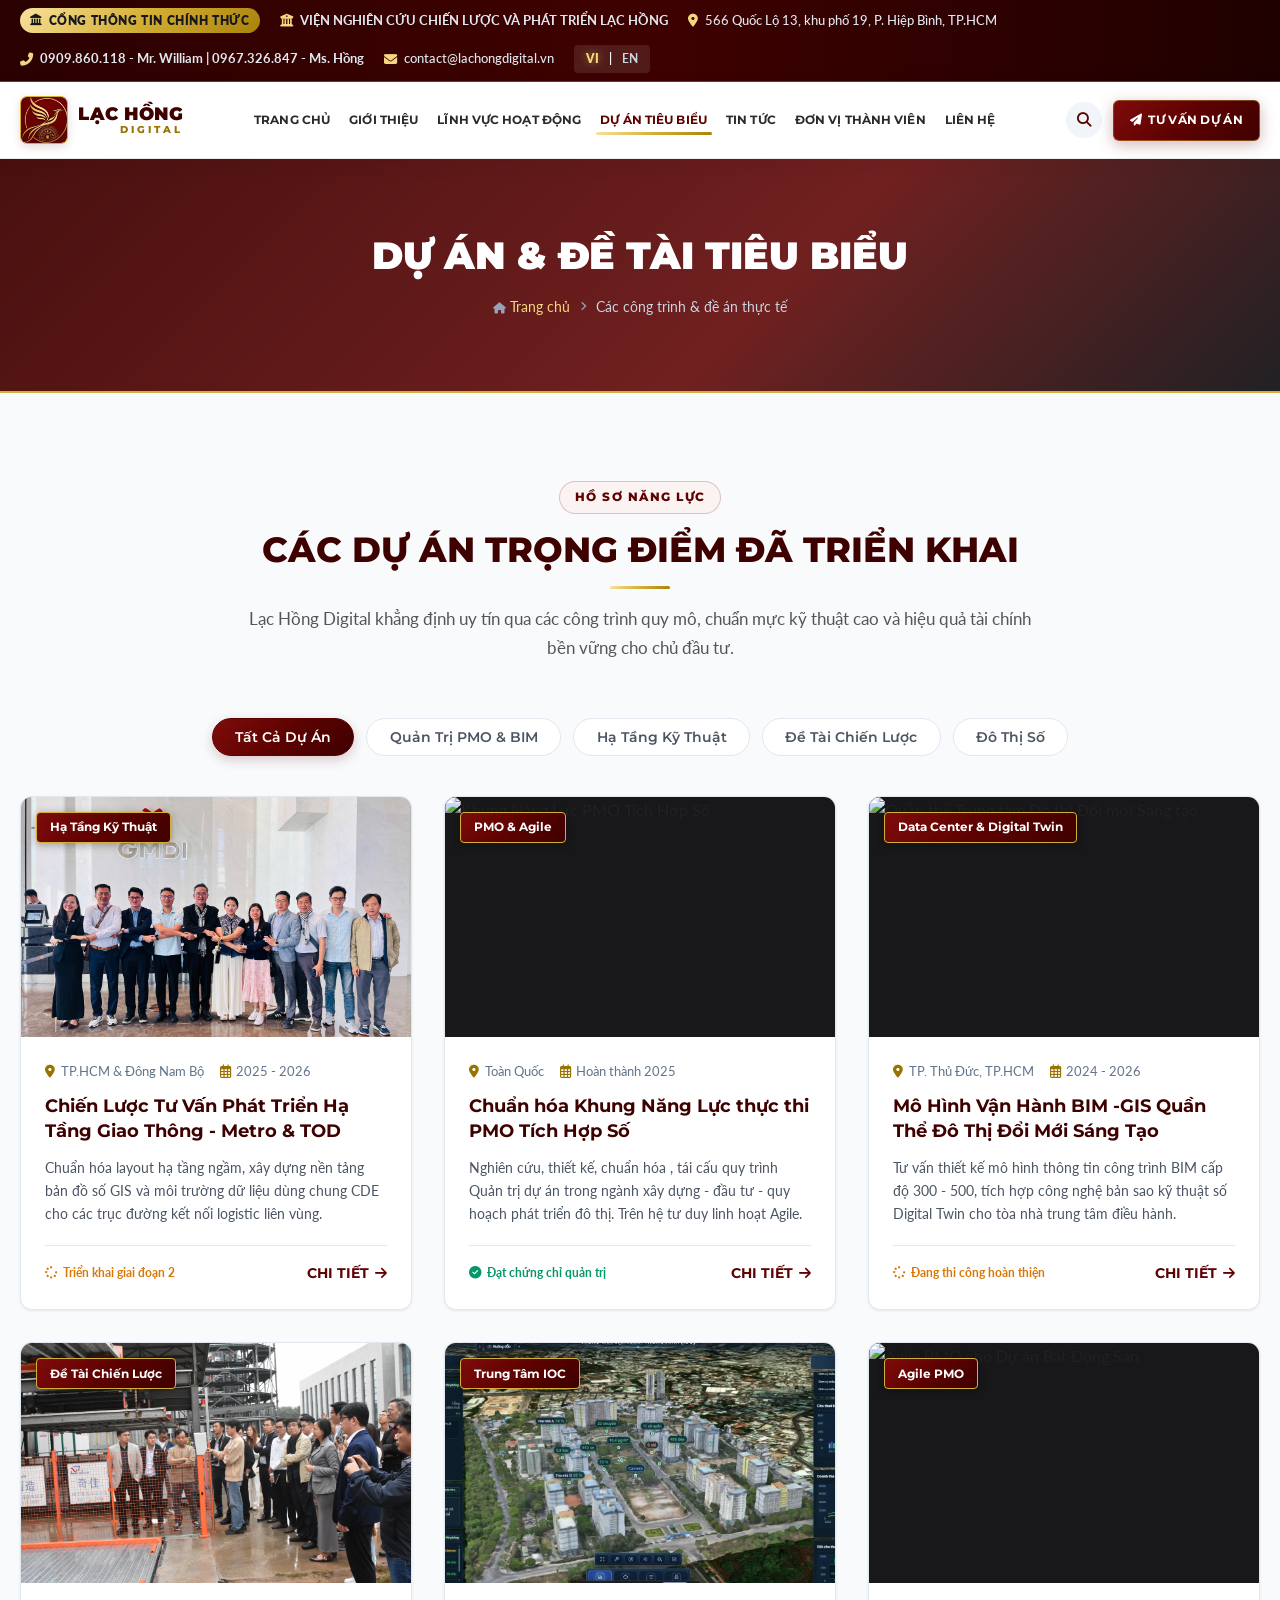
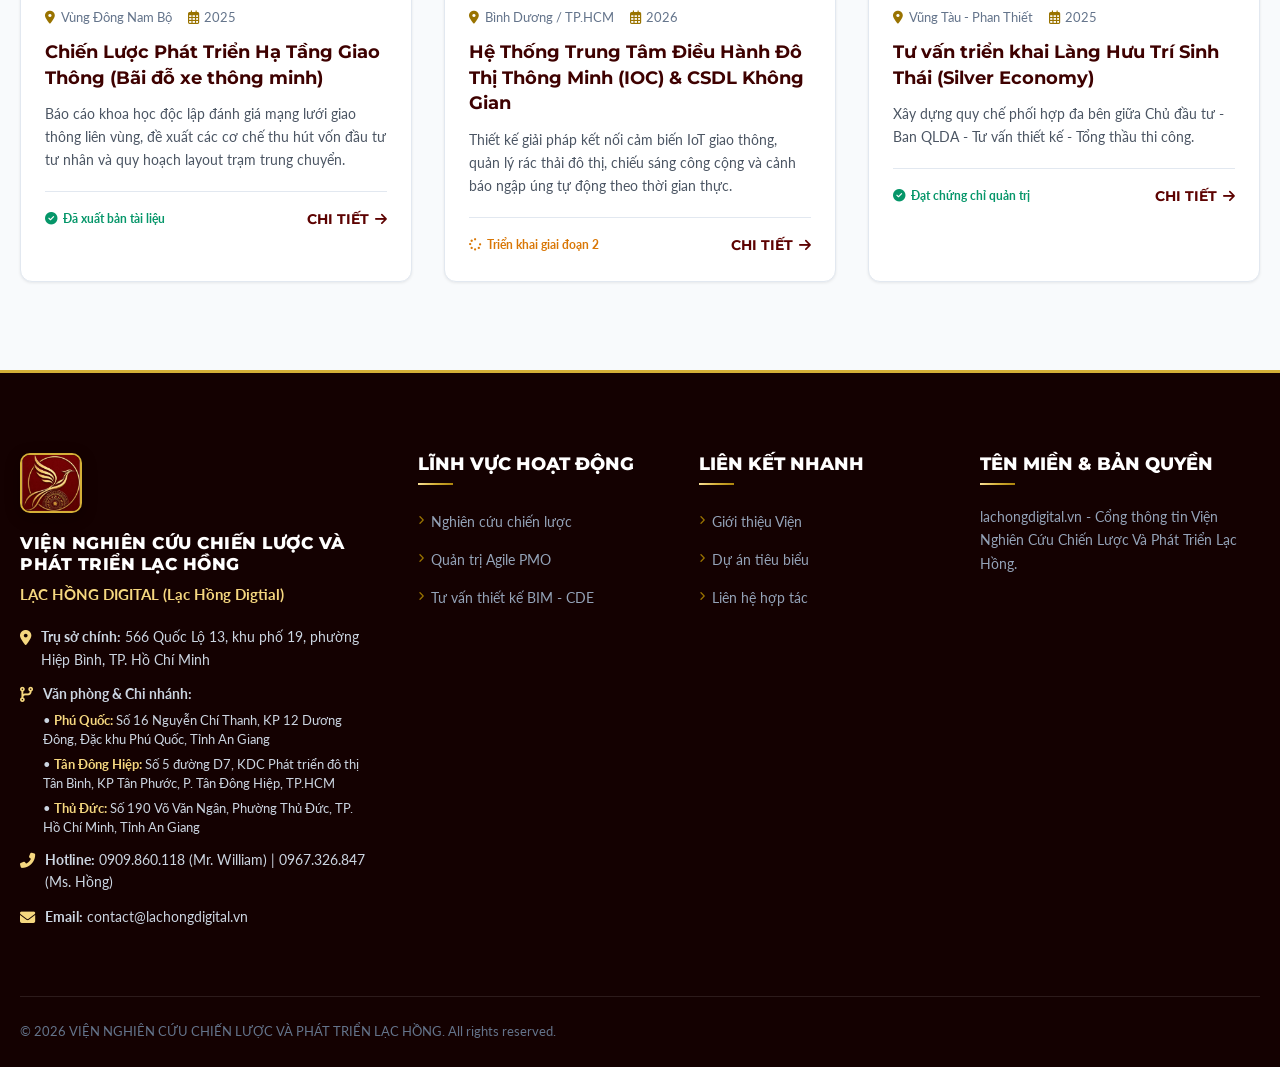
==== commit 8aa1ebf5: "1" ====
--- a/du-an.html
+++ b/du-an.html
@@ -1,4 +1,4 @@
-﻿<!DOCTYPE html>
+<!DOCTYPE html>
 <html lang="vi">
 
 <head>
@@ -394,7 +394,8 @@
     </div>
   </footer>
 
-  <script src="js/main.js"></script>
+  <script src="js/translations.js?v=20261116_01"></script>
+  <script src="js/main.js?v=20261116_01"></script>
 </body>
 
 </html>
--- a/css/style.css
+++ b/css/style.css
@@ -155,10 +155,20 @@
 
 .lang-switch a {
   color: #cbd5e1;
+  cursor: pointer;
+  transition: all 0.2s ease;
+  padding: 0.1rem 0.25rem;
+  border-radius: 3px;
+}
+
+.lang-switch a:hover {
+  color: #ffffff;
 }
 
 .lang-switch a.active {
   color: var(--gold-light);
+  font-weight: 800;
+  text-shadow: 0 0 8px rgba(253, 224, 71, 0.6);
 }
 
 /* ==========================================================================
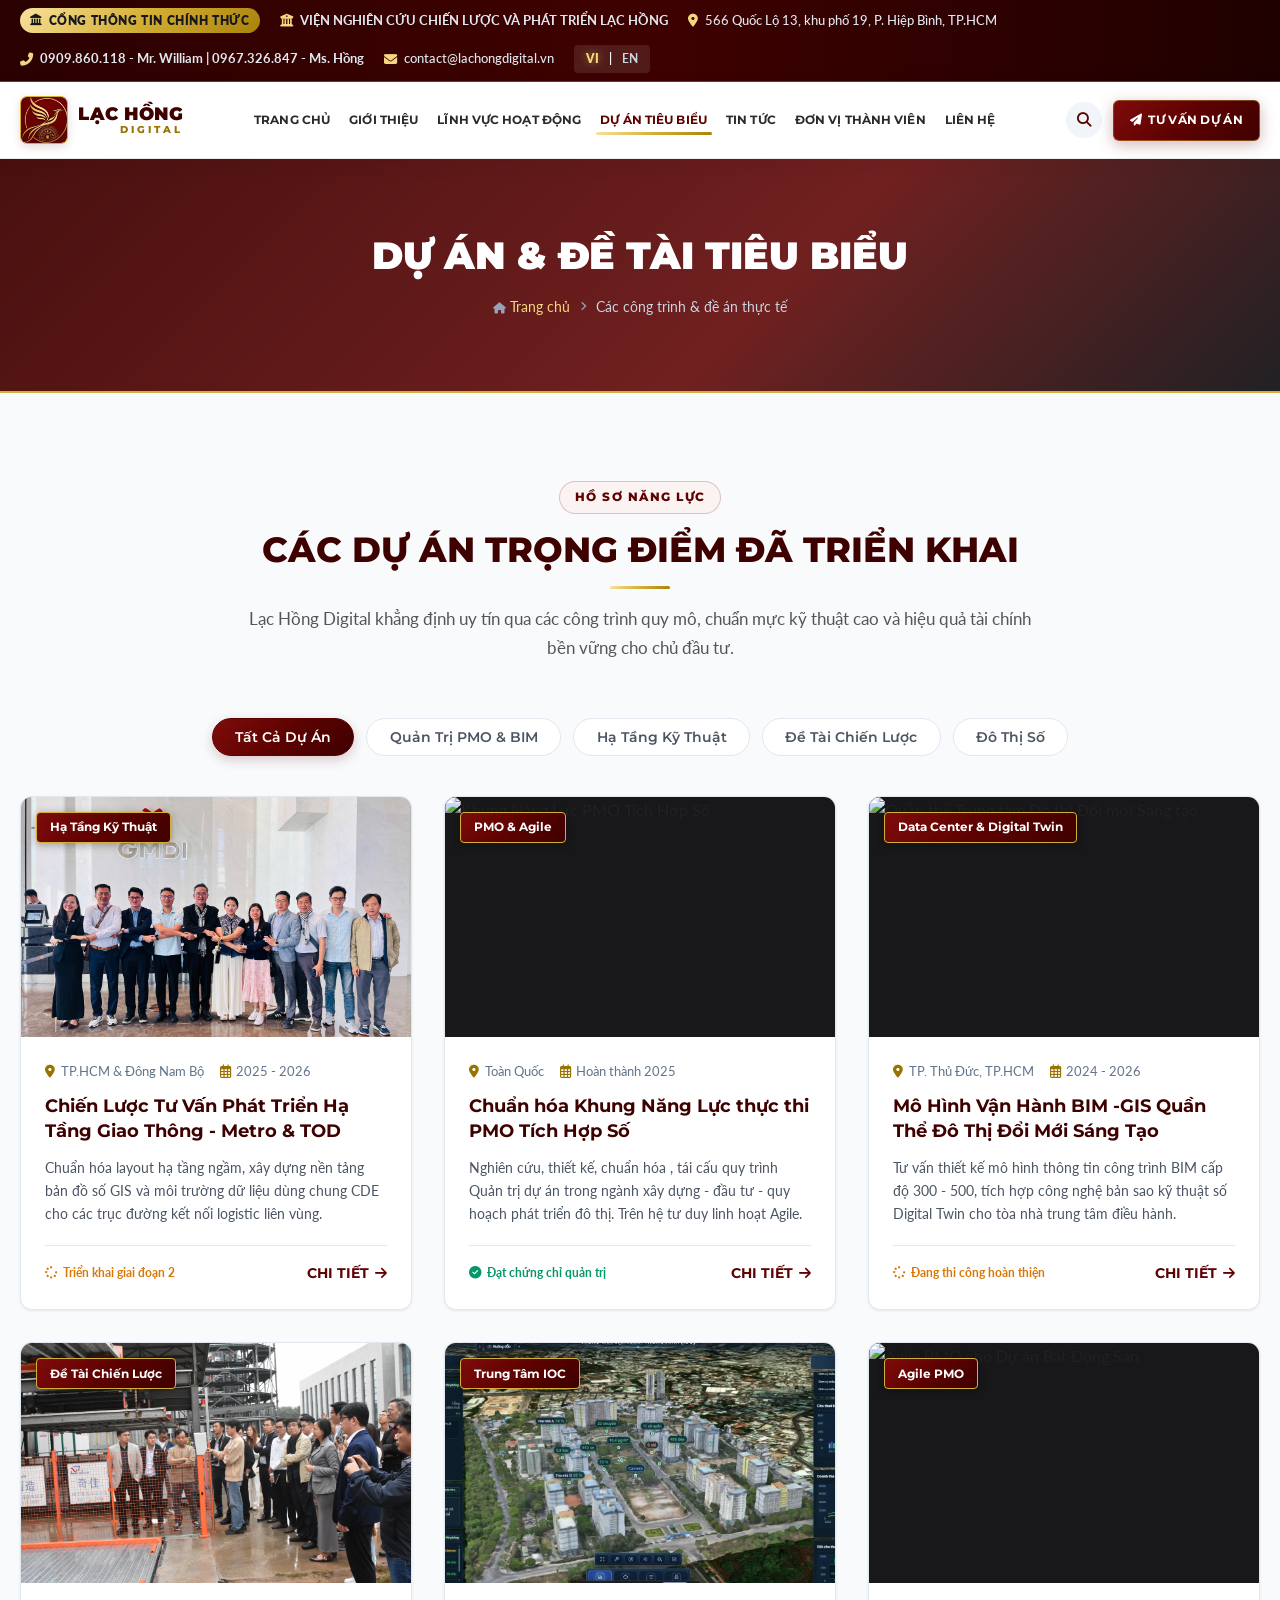
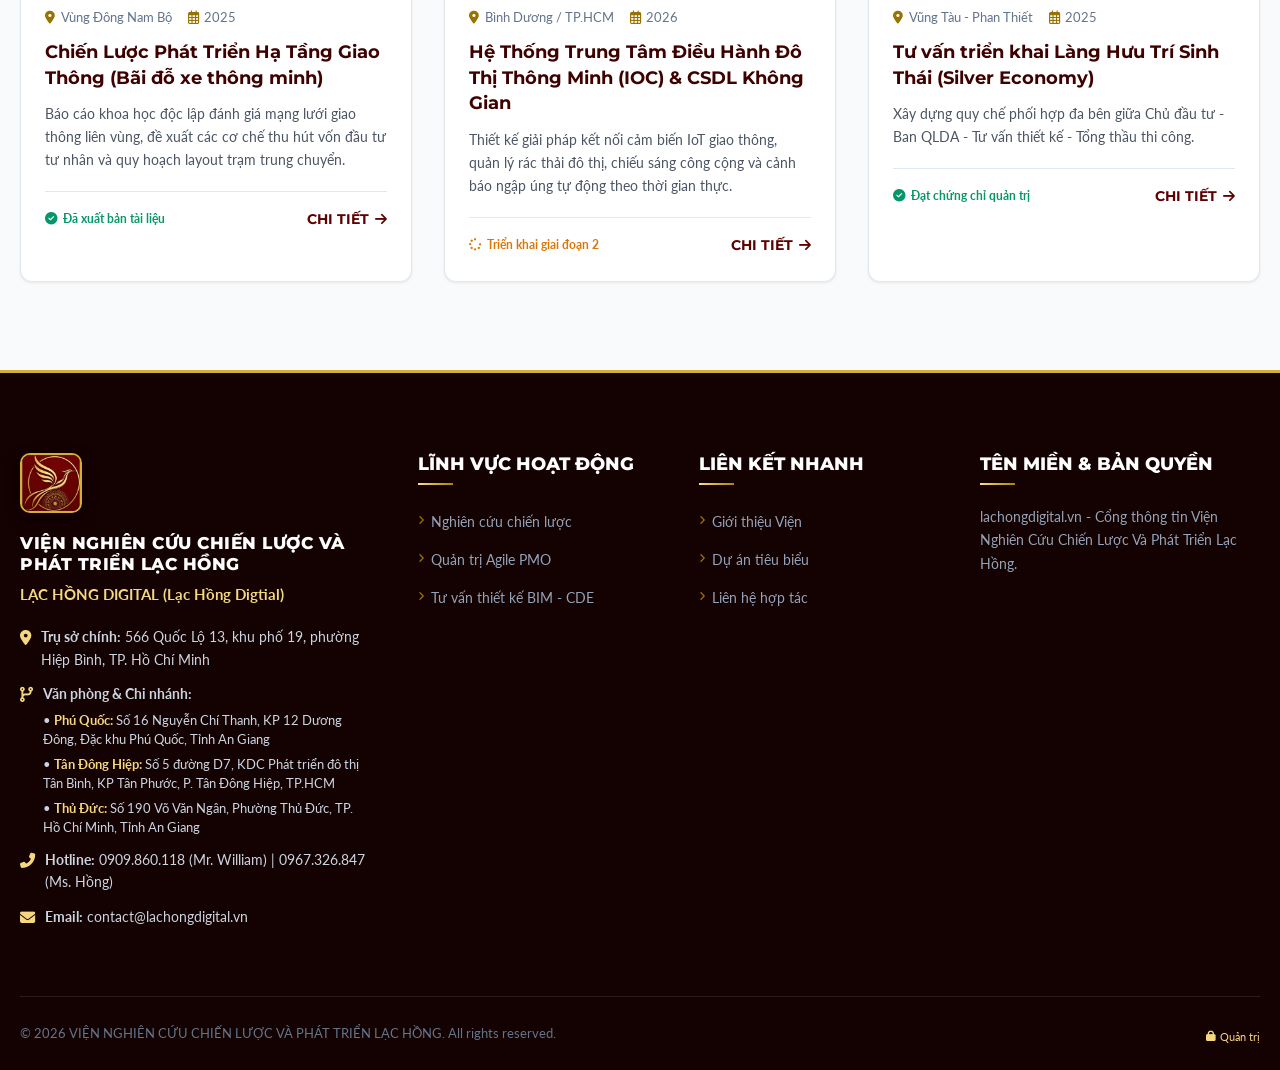
==== commit 5c0e1f0f: "1" ====
--- a/du-an.html
+++ b/du-an.html
@@ -13,6 +13,7 @@
   <link rel="apple-touch-icon" href="assets/images/[Favicon]LacHong.png">
   <link rel="stylesheet" href="https://cdnjs.cloudflare.com/ajax/libs/font-awesome/6.5.1/css/all.min.css">
   <link rel="stylesheet" href="css/style.css?v=20261111_03">
+  <link rel="stylesheet" href="css/admin-editor.css?v=20261116_01">
 </head>
 
 <body>
@@ -390,12 +391,16 @@
       </div>
       <div class="footer-bottom">
         <div>© 2026 VIỆN NGHIÊN CỨU CHIẾN LƯỢC VÀ PHÁT TRIỂN LẠC HỒNG. All rights reserved.</div>
+        <div style="text-align: center; padding-top: 6px; font-size: 11px;">
+          <a href="#admin" class="lh-admin-trigger-link" title="Đăng nhập Quản trị viên (Ctrl + Shift + E)"><i class="fas fa-lock"></i> Quản trị</a>
+        </div>
       </div>
     </div>
   </footer>
 
   <script src="js/translations.js?v=20261116_01"></script>
   <script src="js/main.js?v=20261116_01"></script>
+  <script src="js/admin-editor.js?v=20261116_01"></script>
 </body>
 
 </html>
--- a/css/admin-editor.css
+++ b/css/admin-editor.css
@@ -0,0 +1,533 @@
+/**
+ * LẠC HỒNG DIGITAL - IN-PAGE ADMIN CMS STYLES (SONG NGỮ & QUẢN LÝ ẢNH)
+ * Giao diện thanh công cụ quản trị, chế độ sửa chữ trực tiếp, đổi ảnh và hộp thoại lưu GitHub
+ */
+
+/* ── 1. PHẦN TỬ ĐANG Ở CHẾ ĐỘ CHỈNH SỬA VĂN BẢN ── */
+body.lh-admin-active [data-lh-editable="true"] {
+  position: relative;
+  transition: outline 0.15s ease, background-color 0.15s ease;
+  z-index: 5;
+  pointer-events: auto !important;
+}
+
+body.lh-admin-active .hero-overlay,
+body.lh-admin-active .hero-pattern {
+  pointer-events: none !important;
+}
+
+body.lh-admin-active:not(.lh-admin-preview) [data-lh-editable="true"]:hover {
+  outline: 2px dashed #d4af37 !important;
+  outline-offset: 2px;
+  cursor: text;
+  background-color: rgba(212, 175, 55, 0.08) !important;
+}
+
+body.lh-admin-active:not(.lh-admin-preview) [data-lh-editable="true"]:focus {
+  outline: 2px solid #28a745 !important;
+  outline-offset: 2px;
+  background-color: rgba(40, 167, 69, 0.1) !important;
+}
+
+body.lh-admin-active:not(.lh-admin-preview) [data-lh-editable="true"].lh-item-changed {
+  outline: 2px solid #ff9800 !important;
+  outline-offset: 2px;
+  background-color: rgba(255, 152, 0, 0.1) !important;
+}
+
+/* ── 1.1. PHẦN TỬ HÌNH ẢNH CÓ THỂ ĐỔI (IMAGE EDITABLE) ── */
+body.lh-admin-active:not(.lh-admin-preview) [data-lh-image="true"] {
+  position: relative;
+  cursor: pointer !important;
+  transition: outline 0.2s ease, filter 0.2s ease;
+  pointer-events: auto !important;
+}
+
+body.lh-admin-active:not(.lh-admin-preview) [data-lh-image="true"]:hover {
+  outline: 3px dashed #2ecc71 !important;
+  outline-offset: 2px;
+  filter: brightness(0.92);
+}
+
+body.lh-admin-active:not(.lh-admin-preview) [data-lh-image="true"].lh-item-changed {
+  outline: 3px solid #ff9800 !important;
+  outline-offset: 2px;
+}
+
+/* ── 2. THANH CÔNG CỤ ADMIN NỔI (ADMIN TOOLBAR) ── */
+#lh-admin-bar {
+  position: fixed;
+  bottom: 20px;
+  left: 50%;
+  transform: translateX(-50%);
+  z-index: 999999;
+  background: rgba(18, 18, 22, 0.94);
+  backdrop-filter: blur(16px);
+  -webkit-backdrop-filter: blur(16px);
+  border: 1px solid rgba(212, 175, 55, 0.5);
+  border-radius: 50px;
+  box-shadow: 0 10px 35px rgba(0, 0, 0, 0.5), 0 0 20px rgba(212, 175, 55, 0.25);
+  padding: 8px 18px;
+  display: flex;
+  align-items: center;
+  gap: 12px;
+  font-family: 'Montserrat', system-ui, -apple-system, sans-serif;
+  font-size: 13px;
+  color: #ffffff;
+  user-select: none;
+  transition: all 0.3s cubic-bezier(0.4, 0, 0.2, 1);
+}
+
+.lh-admin-badge {
+  display: flex;
+  align-items: center;
+  gap: 6px;
+  background: linear-gradient(135deg, #781017, #5a0e14);
+  color: #ffd700;
+  font-weight: 700;
+  font-size: 11px;
+  letter-spacing: 0.5px;
+  text-transform: uppercase;
+  padding: 5px 12px;
+  border-radius: 20px;
+  border: 1px solid rgba(255, 215, 0, 0.4);
+  white-space: nowrap;
+}
+
+.lh-admin-badge i {
+  color: #ffd700;
+  animation: lhPulse 2s infinite;
+}
+
+@keyframes lhPulse {
+  0%, 100% { opacity: 1; transform: scale(1); }
+  50% { opacity: 0.6; transform: scale(0.92); }
+}
+
+.lh-admin-counter {
+  background: rgba(255, 255, 255, 0.12);
+  color: #fff;
+  padding: 4px 10px;
+  border-radius: 15px;
+  font-size: 12px;
+  font-weight: 600;
+  display: flex;
+  align-items: center;
+  gap: 5px;
+  white-space: nowrap;
+}
+
+.lh-admin-counter.has-changes {
+  background: rgba(255, 152, 0, 0.25);
+  color: #ffb74d;
+  border: 1px solid rgba(255, 152, 0, 0.5);
+}
+
+.lh-admin-lang-indicator {
+  background: rgba(212, 175, 55, 0.2);
+  color: #ffd700;
+  border: 1px solid rgba(212, 175, 55, 0.4);
+  padding: 4px 10px;
+  border-radius: 15px;
+  font-size: 11px;
+  font-weight: 700;
+  display: flex;
+  align-items: center;
+  gap: 4px;
+}
+
+.lh-admin-actions {
+  display: flex;
+  align-items: center;
+  gap: 8px;
+}
+
+.lh-admin-btn {
+  background: rgba(255, 255, 255, 0.08);
+  border: 1px solid rgba(255, 255, 255, 0.15);
+  color: #ffffff;
+  padding: 6px 14px;
+  border-radius: 25px;
+  font-size: 12px;
+  font-weight: 600;
+  cursor: pointer;
+  display: inline-flex;
+  align-items: center;
+  gap: 6px;
+  transition: all 0.2s ease;
+  white-space: nowrap;
+  text-decoration: none;
+}
+
+.lh-admin-btn:hover {
+  background: rgba(255, 255, 255, 0.18);
+  border-color: rgba(255, 255, 255, 0.35);
+  transform: translateY(-1px);
+}
+
+.lh-admin-btn-save {
+  background: linear-gradient(135deg, #28a745, #1e7e34);
+  border-color: #28a745;
+  color: #ffffff;
+  box-shadow: 0 4px 12px rgba(40, 167, 69, 0.3);
+}
+
+.lh-admin-btn-save:hover {
+  background: linear-gradient(135deg, #2ecc71, #28a745);
+  box-shadow: 0 6px 16px rgba(40, 167, 69, 0.45);
+}
+
+.lh-admin-btn-save:disabled {
+  opacity: 0.5;
+  cursor: not-allowed;
+  transform: none;
+}
+
+.lh-admin-btn-preview.active {
+  background: #ff9800;
+  border-color: #ff9800;
+  color: #fff;
+}
+
+.lh-admin-btn-exit {
+  background: rgba(220, 53, 69, 0.15);
+  border-color: rgba(220, 53, 69, 0.4);
+  color: #ff6b6b;
+}
+
+.lh-admin-btn-exit:hover {
+  background: rgba(220, 53, 69, 0.35);
+  color: #fff;
+}
+
+/* ── 3. MODAL HỘP THOẠI ĐĂNG NHẬP, ĐỔI ẢNH VÀ LƯU GITHUB ── */
+.lh-modal-backdrop {
+  position: fixed;
+  inset: 0;
+  z-index: 1000000;
+  background: rgba(0, 0, 0, 0.7);
+  backdrop-filter: blur(8px);
+  -webkit-backdrop-filter: blur(8px);
+  display: flex;
+  align-items: center;
+  justify-content: center;
+  padding: 15px;
+  opacity: 0;
+  visibility: hidden;
+  transition: all 0.25s ease;
+}
+
+.lh-modal-backdrop.show {
+  opacity: 1;
+  visibility: visible;
+}
+
+.lh-modal-card {
+  background: #1e1e24;
+  border: 1px solid rgba(212, 175, 55, 0.4);
+  border-radius: 16px;
+  width: 100%;
+  max-width: 600px;
+  max-height: 90vh;
+  display: flex;
+  flex-direction: column;
+  box-shadow: 0 20px 50px rgba(0, 0, 0, 0.6), 0 0 30px rgba(212, 175, 55, 0.15);
+  color: #f0f0f0;
+  overflow: hidden;
+  transform: scale(0.94);
+  transition: transform 0.25s cubic-bezier(0.4, 0, 0.2, 1);
+  font-family: 'Montserrat', system-ui, -apple-system, sans-serif;
+}
+
+.lh-modal-backdrop.show .lh-modal-card {
+  transform: scale(1);
+}
+
+.lh-modal-header {
+  background: linear-gradient(135deg, #42080d, #250407);
+  padding: 18px 24px;
+  border-bottom: 1px solid rgba(212, 175, 55, 0.3);
+  display: flex;
+  align-items: center;
+  justify-content: space-between;
+  flex-shrink: 0;
+}
+
+.lh-modal-header h3 {
+  margin: 0;
+  font-size: 17px;
+  font-weight: 700;
+  color: #ffd700;
+  display: flex;
+  align-items: center;
+  gap: 10px;
+}
+
+.lh-modal-close {
+  background: transparent;
+  border: none;
+  color: #aaa;
+  font-size: 20px;
+  cursor: pointer;
+  padding: 4px;
+  line-height: 1;
+  transition: color 0.2s;
+}
+
+.lh-modal-close:hover {
+  color: #fff;
+}
+
+.lh-modal-body {
+  padding: 24px;
+  font-size: 14px;
+  line-height: 1.6;
+  overflow-y: auto;
+  flex: 1;
+}
+
+.lh-form-group {
+  margin-bottom: 18px;
+}
+
+.lh-form-group label {
+  display: block;
+  font-weight: 600;
+  font-size: 13px;
+  margin-bottom: 6px;
+  color: #e0e0e0;
+}
+
+.lh-form-group input,
+.lh-form-group textarea {
+  width: 100%;
+  padding: 10px 14px;
+  background: #141418;
+  border: 1px solid rgba(255, 255, 255, 0.15);
+  border-radius: 8px;
+  color: #ffffff;
+  font-size: 13px;
+  font-family: inherit;
+  outline: none;
+  box-sizing: border-box;
+  transition: border-color 0.2s, box-shadow 0.2s;
+}
+
+.lh-form-group input:focus,
+.lh-form-group textarea:focus {
+  border-color: #d4af37;
+  box-shadow: 0 0 0 3px rgba(212, 175, 55, 0.2);
+}
+
+.lh-form-help {
+  font-size: 12px;
+  color: #999;
+  margin-top: 5px;
+}
+
+.lh-form-help a {
+  color: #ffd700;
+  text-decoration: underline;
+}
+
+/* Danh sách thay đổi song ngữ & hình ảnh */
+.lh-changes-list {
+  max-height: 260px;
+  overflow-y: auto;
+  background: #141418;
+  border: 1px solid rgba(255, 255, 255, 0.1);
+  border-radius: 8px;
+  padding: 14px;
+  margin-bottom: 18px;
+  font-size: 12px;
+}
+
+.lh-change-card {
+  background: rgba(255, 255, 255, 0.03);
+  border: 1px solid rgba(255, 255, 255, 0.07);
+  border-radius: 8px;
+  padding: 12px;
+  margin-bottom: 12px;
+}
+
+.lh-change-card:last-child {
+  margin-bottom: 0;
+}
+
+.lh-change-header {
+  display: flex;
+  align-items: center;
+  justify-content: space-between;
+  margin-bottom: 8px;
+}
+
+.lh-badge-vi {
+  background: #781017;
+  color: #ffd700;
+  padding: 2px 8px;
+  border-radius: 12px;
+  font-size: 11px;
+  font-weight: 700;
+}
+
+.lh-badge-en {
+  background: #0d47a1;
+  color: #90caf9;
+  padding: 2px 8px;
+  border-radius: 12px;
+  font-size: 11px;
+  font-weight: 700;
+}
+
+.lh-badge-img {
+  background: #1e7e34;
+  color: #a8f0b7;
+  padding: 2px 8px;
+  border-radius: 12px;
+  font-size: 11px;
+  font-weight: 700;
+}
+
+.lh-en-input-wrap {
+  margin-top: 8px;
+  padding-top: 8px;
+  border-top: 1px dashed rgba(255, 255, 255, 0.1);
+}
+
+.lh-en-input-wrap label {
+  font-size: 11px;
+  color: #90caf9;
+  font-weight: 600;
+  display: flex;
+  align-items: center;
+  gap: 5px;
+  margin-bottom: 4px;
+}
+
+.lh-en-input-wrap input {
+  width: 100%;
+  padding: 7px 10px;
+  background: #0f141c;
+  border: 1px solid rgba(144, 202, 249, 0.3);
+  border-radius: 6px;
+  color: #ffffff;
+  font-size: 12px;
+  box-sizing: border-box;
+}
+
+.lh-en-input-wrap input:focus {
+  border-color: #64b5f6;
+  box-shadow: 0 0 0 2px rgba(100, 181, 246, 0.2);
+}
+
+/* Vùng Dropzone Upload Hình Ảnh */
+.lh-dropzone {
+  border: 2px dashed rgba(212, 175, 55, 0.5);
+  border-radius: 12px;
+  padding: 24px;
+  text-align: center;
+  background: rgba(212, 175, 55, 0.04);
+  cursor: pointer;
+  transition: all 0.2s ease;
+  margin-bottom: 16px;
+}
+
+.lh-dropzone:hover,
+.lh-dropzone.dragover {
+  border-color: #ffd700;
+  background: rgba(212, 175, 55, 0.12);
+  transform: scale(1.01);
+}
+
+.lh-dropzone i {
+  font-size: 36px;
+  color: #ffd700;
+  margin-bottom: 10px;
+  display: block;
+}
+
+.lh-img-preview-box {
+  width: 100%;
+  max-height: 220px;
+  border-radius: 8px;
+  border: 1px solid rgba(255, 255, 255, 0.15);
+  overflow: hidden;
+  margin-bottom: 16px;
+  background: #101014;
+  display: flex;
+  align-items: center;
+  justify-content: center;
+}
+
+.lh-img-preview-box img {
+  max-width: 100%;
+  max-height: 220px;
+  object-fit: contain;
+  display: block;
+}
+
+.lh-modal-footer {
+  padding: 16px 24px;
+  background: rgba(0, 0, 0, 0.2);
+  border-top: 1px solid rgba(255, 255, 255, 0.08);
+  display: flex;
+  align-items: center;
+  justify-content: flex-end;
+  gap: 10px;
+  flex-shrink: 0;
+}
+
+/* ── 4. THÔNG BÁO TOAST NỔI ── */
+#lh-admin-toast {
+  position: fixed;
+  top: 25px;
+  right: 25px;
+  z-index: 1000001;
+  background: #1e1e24;
+  color: #fff;
+  border-left: 4px solid #28a745;
+  box-shadow: 0 8px 25px rgba(0, 0, 0, 0.5);
+  border-radius: 8px;
+  padding: 14px 20px;
+  font-size: 13px;
+  font-weight: 600;
+  display: flex;
+  align-items: center;
+  gap: 10px;
+  transform: translateY(-50px);
+  opacity: 0;
+  pointer-events: none;
+  transition: all 0.3s cubic-bezier(0.4, 0, 0.2, 1);
+  font-family: 'Montserrat', system-ui, -apple-system, sans-serif;
+  max-width: 450px;
+}
+
+#lh-admin-toast.show {
+  transform: translateY(0);
+  opacity: 1;
+  pointer-events: auto;
+}
+
+#lh-admin-toast.error {
+  border-left-color: #dc3545;
+}
+
+#lh-admin-toast.warning {
+  border-left-color: #ff9800;
+}
+
+/* Nút kích hoạt nhanh Admin ở chân trang */
+.lh-admin-trigger-link {
+  color: rgba(255, 255, 255, 0.35);
+  font-size: 11px;
+  text-decoration: none;
+  transition: color 0.2s;
+  cursor: pointer;
+  display: inline-flex;
+  align-items: center;
+  gap: 4px;
+}
+
+.lh-admin-trigger-link:hover {
+  color: #ffd700;
+}
